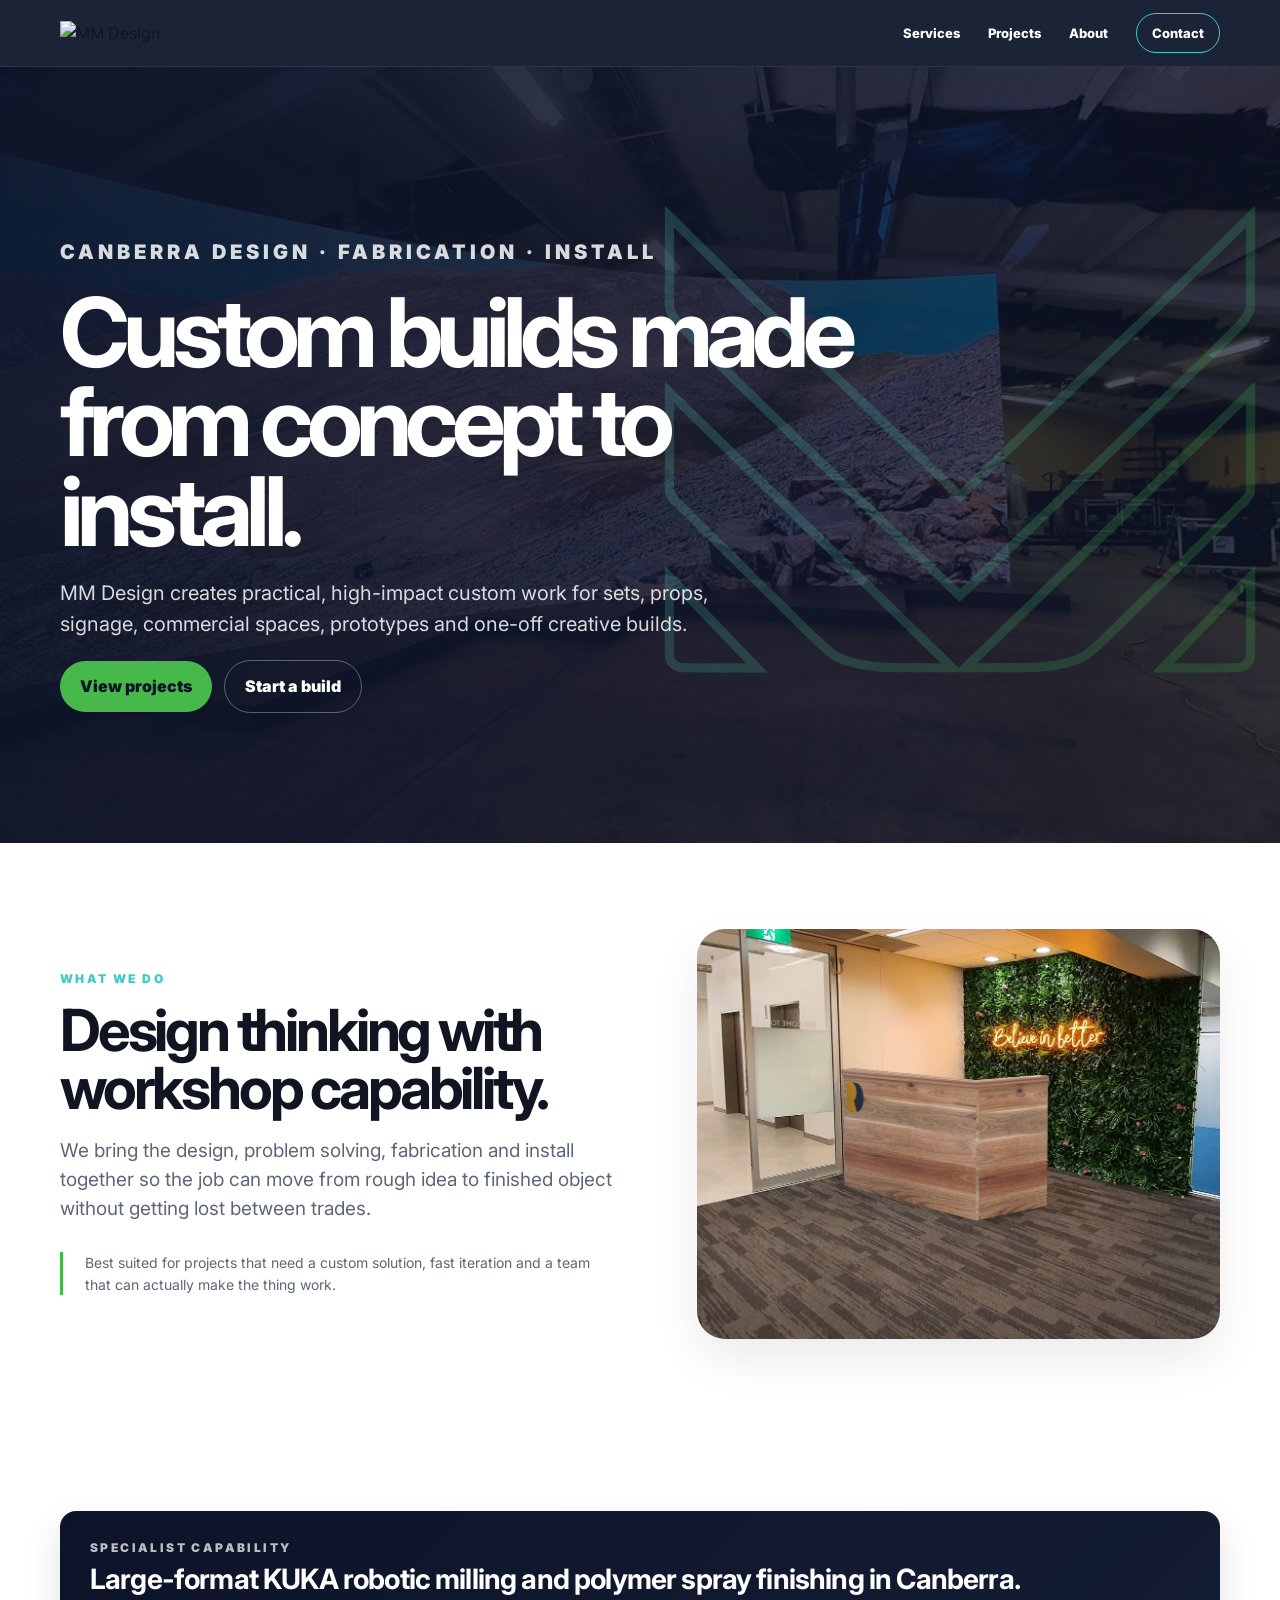
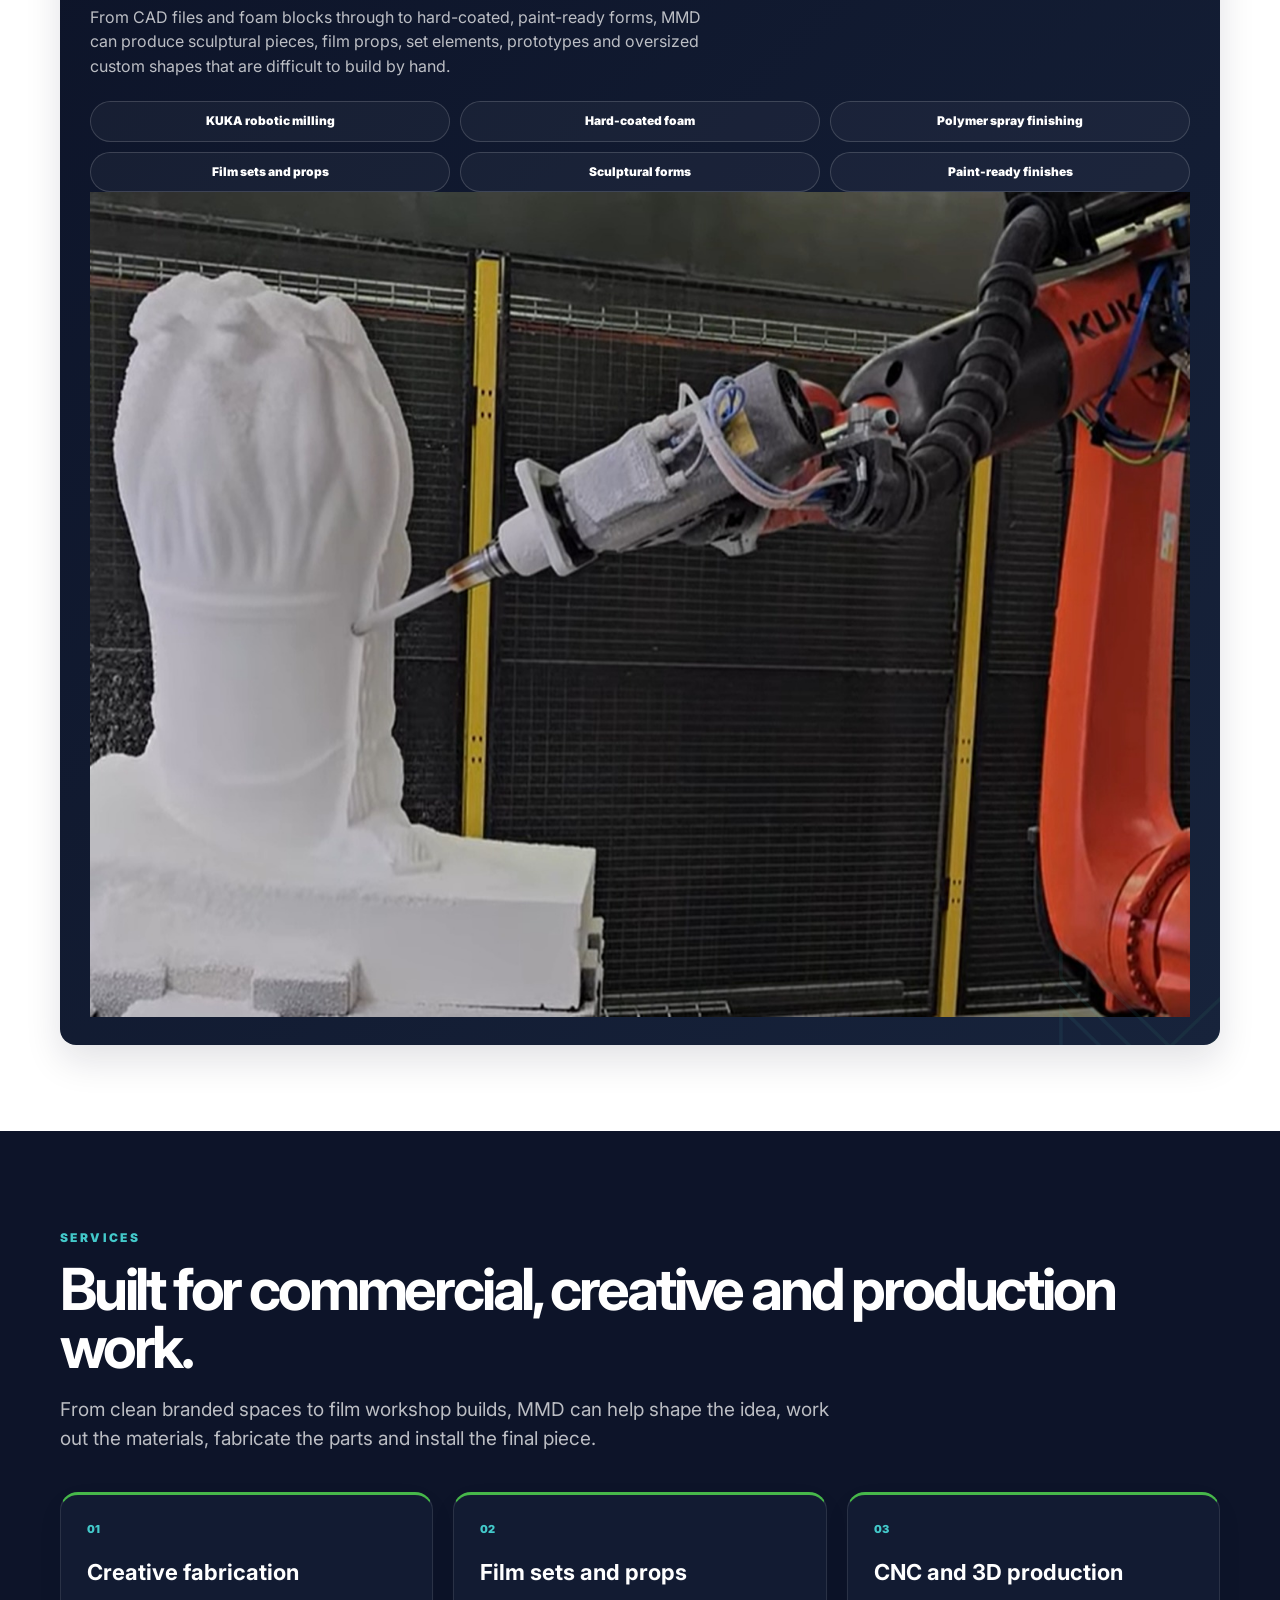
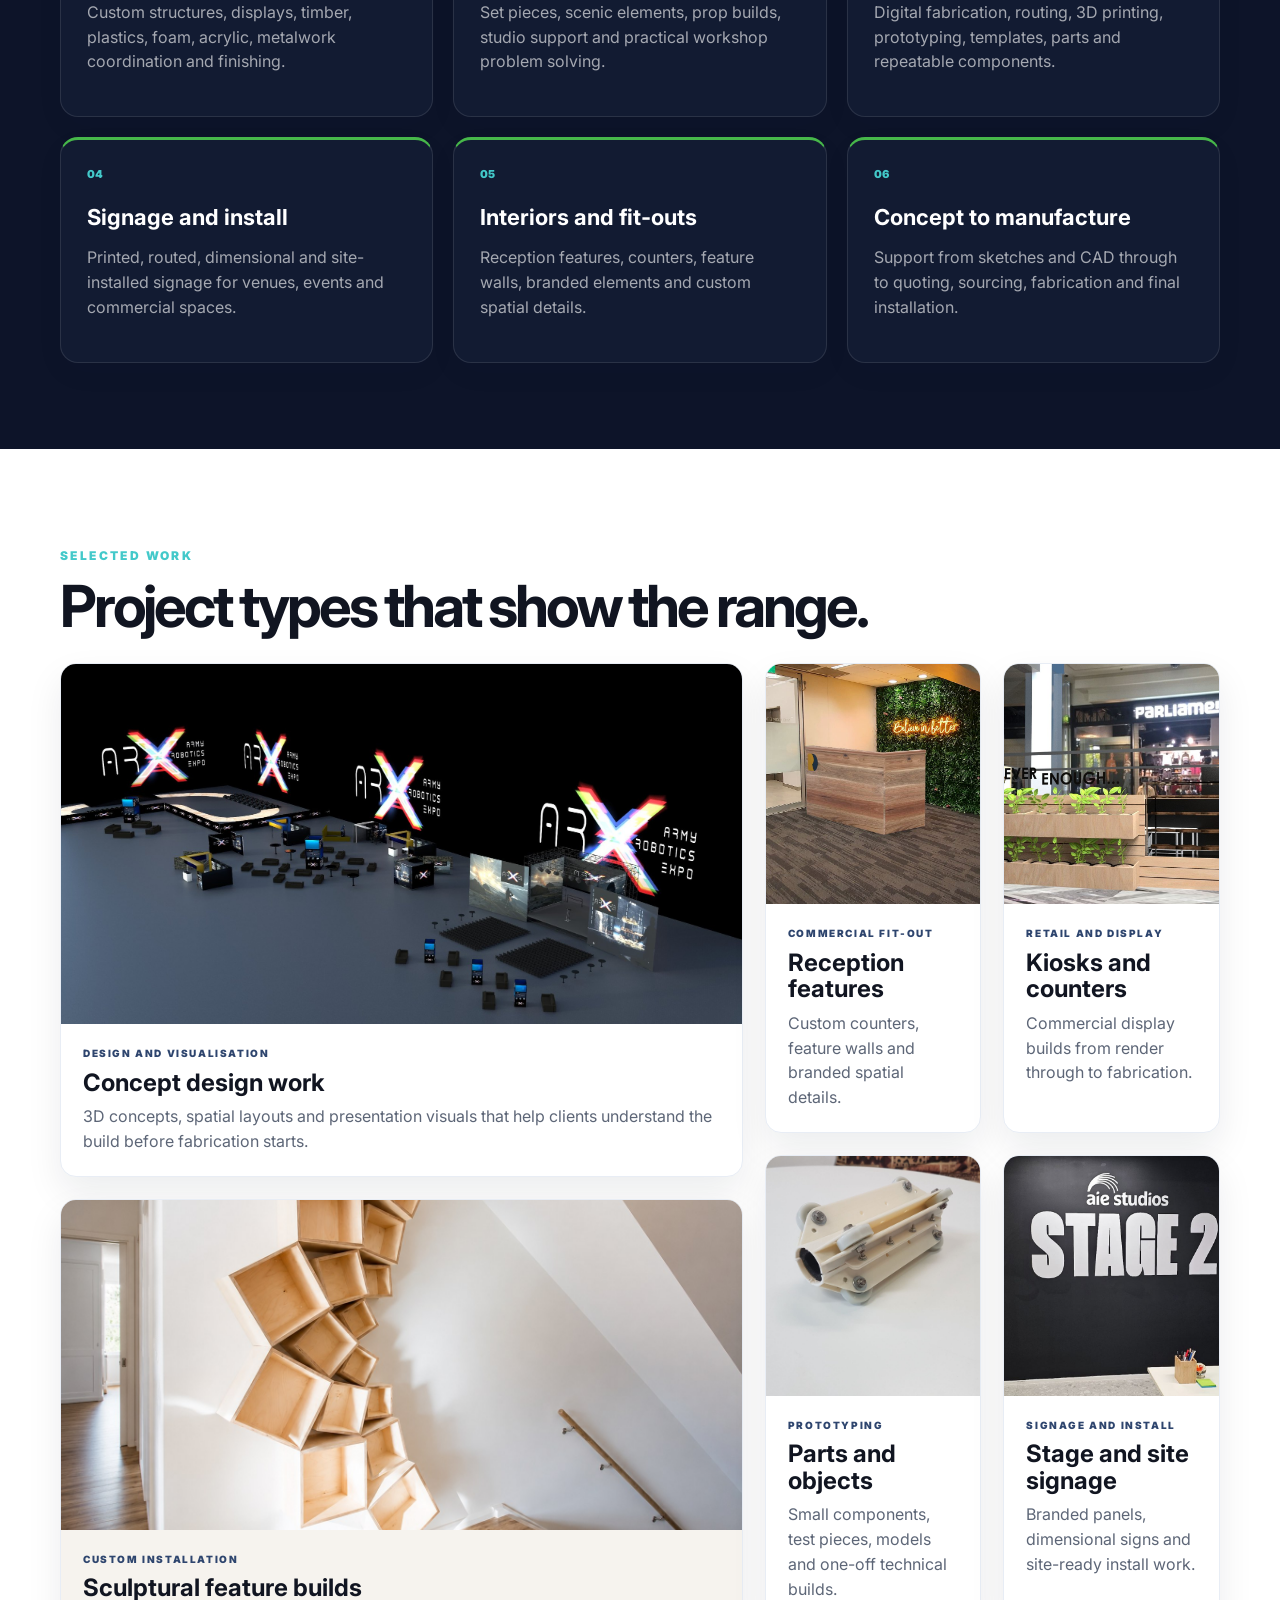
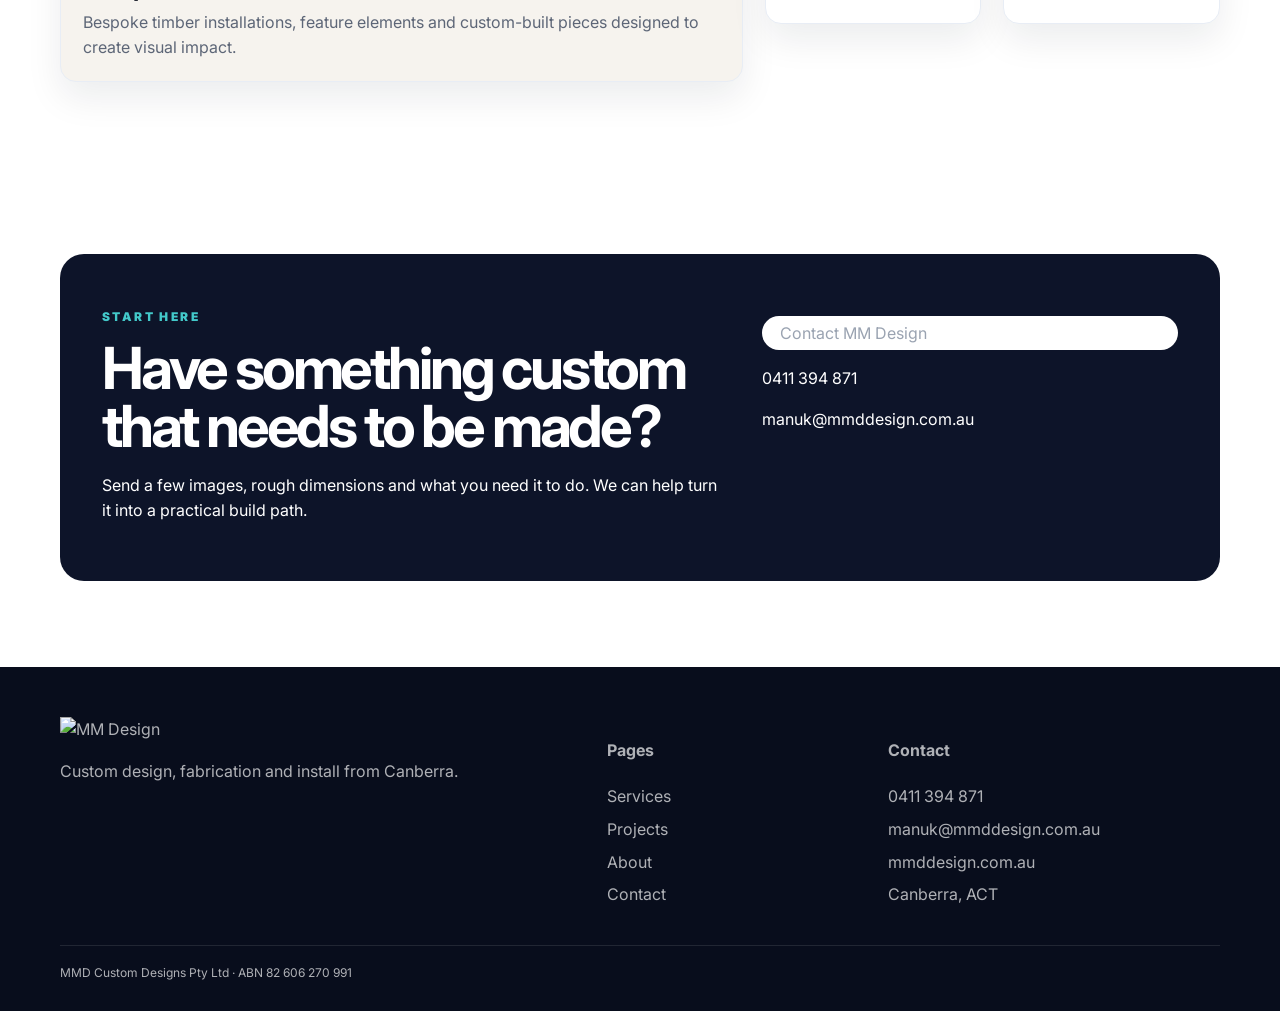
==== index.html @ 91bf21f3 "Add KUKA image to specialist capability section" ====
<!doctype html><html lang="en-AU"><head><meta charset="utf-8"><meta name="viewport" content="width=device-width, initial-scale=1"><title>MM Design | Custom Design, Fabrication and Install Canberra</title><meta name="description" content="MM Design creates custom design, fabrication, signage, sets, props and install work in Canberra."><link rel="preconnect" href="https://fonts.googleapis.com"><link rel="preconnect" href="https://fonts.gstatic.com" crossorigin><link href="https://fonts.googleapis.com/css2?family=Inter:wght@400;500;700;800;900&display=swap" rel="stylesheet"><link rel="stylesheet" href="assets/css/styles.css"><link rel="stylesheet" href="assets/css/mark-tune.css"></head><body><header class="site-header"><div class="container nav"><a class="brand" href="index.html"><img src="https://www.mmddesign.com.au/uploads/4/8/8/5/48854483/191119-mm-design-brand-master-logo-white-light-grey_orig.png" alt="MM Design"></a><nav class="nav-links"><a href="services.html">Services</a><a href="projects.html">Projects</a><a href="about.html">About</a><a class="nav-cta" href="contact.html">Contact</a></nav></div></header><main><section class="hero"><img class="hero-bg" src="assets/images/final/led-mountain.jpg" alt="LED production environment"><div class="container"><p class="eyebrow">Canberra design · fabrication · install</p><h1>Custom builds made from concept to install.</h1><p>MM Design creates practical, high-impact custom work for sets, props, signage, commercial spaces, prototypes and one-off creative builds.</p><a class="btn btn-primary" href="projects.html">View projects</a><a class="btn" href="contact.html">Start a build</a></div></section><section class="section"><div class="container split"><div><p class="kicker">What we do</p><h2>Design thinking with workshop capability.</h2><p class="lead muted">We bring the design, problem solving, fabrication and install together so the job can move from rough idea to finished object without getting lost between trades.</p><p class="note">Best suited for projects that need a custom solution, fast iteration and a team that can actually make the thing work.</p></div><div class="image-panel"><img src="assets/images/final/rd-reception.jpg" alt="Custom reception feature build"></div></div></section><section class="section capability-section"><div class="container"><div class="capability-panel"><div class="capability-text"><p class="kicker">Specialist capability</p><h3>Large-format KUKA robotic milling and polymer spray finishing in Canberra.</h3><p>From CAD files and foam blocks through to hard-coated, paint-ready forms, MMD can produce sculptural pieces, film props, set elements, prototypes and oversized custom shapes that are difficult to build by hand.</p><ul class="capability-list"><li>KUKA robotic milling</li><li>Hard-coated foam</li><li>Polymer spray finishing</li><li>Film sets and props</li><li>Sculptural forms</li><li>Paint-ready finishes</li></ul></div><div class="capability-image"><img src="assets/images/final/kuka-foam.jpg" alt="KUKA robotic milling foam sculpture"></div></div></div></section><section class="section dark"><div class="container"><p class="kicker">Services</p><h2>Built for commercial, creative and production work.</h2><p class="lead">From clean branded spaces to film workshop builds, MMD can help shape the idea, work out the materials, fabricate the parts and install the final piece.</p><div class="service-grid"><article class="card"><span class="num">01</span><h3>Creative fabrication</h3><p>Custom structures, displays, timber, plastics, foam, acrylic, metalwork coordination and finishing.</p></article><article class="card"><span class="num">02</span><h3>Film sets and props</h3><p>Set pieces, scenic elements, prop builds, studio support and practical workshop problem solving.</p></article><article class="card"><span class="num">03</span><h3>CNC and 3D production</h3><p>Digital fabrication, routing, 3D printing, prototyping, templates, parts and repeatable components.</p></article><article class="card"><span class="num">04</span><h3>Signage and install</h3><p>Printed, routed, dimensional and site-installed signage for venues, events and commercial spaces.</p></article><article class="card"><span class="num">05</span><h3>Interiors and fit-outs</h3><p>Reception features, counters, feature walls, branded elements and custom spatial details.</p></article><article class="card"><span class="num">06</span><h3>Concept to manufacture</h3><p>Support from sketches and CAD through to quoting, sourcing, fabrication and final installation.</p></article></div></div></section><section class="section"><div class="container"><p class="kicker">Selected work</p><h2>Project types that show the range.</h2><div class="project-grid"><div class="project-main"><article class="project-card big"><img src="assets/images/final/design-visualisation.jpg" alt="3D exhibition concept design"><div class="copy"><div class="tag">Design and visualisation</div><h3>Concept design work</h3><p>3D concepts, spatial layouts and presentation visuals that help clients understand the build before fabrication starts.</p></div></article><article class="project-card sculptural-card"><div class="project-image-frame"><img src="assets/images/final/sculptural-feature-build.jpg" alt="Sculptural timber feature installation"></div><div class="copy"><div class="tag">Custom installation</div><h3>Sculptural feature builds</h3><p>Bespoke timber installations, feature elements and custom-built pieces designed to create visual impact.</p></div></article></div><div class="project-stack"><article class="project-card"><img src="assets/images/final/rd-reception.jpg" alt="Reception feature"><div class="copy"><div class="tag">Commercial fit-out</div><h3>Reception features</h3><p>Custom counters, feature walls and branded spatial details.</p></div></article><article class="project-card"><img src="assets/images/final/empanada-kiosk.jpg" alt="Retail kiosk"><div class="copy"><div class="tag">Retail and display</div><h3>Kiosks and counters</h3><p>Commercial display builds from render through to fabrication.</p></div></article><article class="project-card"><img src="assets/images/final/prototype-part.jpg" alt="Prototype part"><div class="copy"><div class="tag">Prototyping</div><h3>Parts and objects</h3><p>Small components, test pieces, models and one-off technical builds.</p></div></article><article class="project-card"><img src="assets/images/final/stage2-signage.jpg" alt="Stage signage"><div class="copy"><div class="tag">Signage and install</div><h3>Stage and site signage</h3><p>Branded panels, dimensional signs and site-ready install work.</p></div></article></div></div></div></section><section class="section"><div class="container contact-box"><div><p class="kicker">Start here</p><h2>Have something custom that needs to be made?</h2><p>Send a few images, rough dimensions and what you need it to do. We can help turn it into a practical build path.</p></div><div><div class="contact-pill">Contact MM Design</div><p>0411 394 871</p><p>manuk@mmddesign.com.au</p></div></div></section></main><footer class="footer"><div class="container footer-grid"><div><img src="https://www.mmddesign.com.au/uploads/4/8/8/5/48854483/191119-mm-design-brand-master-logo-white-light-grey_orig.png" alt="MM Design"><p>Custom design, fabrication and install from Canberra.</p></div><div><h4>Pages</h4><a href="services.html">Services</a><a href="projects.html">Projects</a><a href="about.html">About</a><a href="contact.html">Contact</a></div><div><h4>Contact</h4><span>0411 394 871</span><span>manuk@mmddesign.com.au</span><span>mmddesign.com.au</span><span>Canberra, ACT</span></div></div><div class="container fineprint">MMD Custom Designs Pty Ltd · ABN 82 606 270 991</div></footer></body></html>
---- assets/css/styles.css ----
:root{--navy:#0d1429;--ink:#111521;--muted:#5d6677;--paper:#f3f6fb;--turq:#43c9ca;--lime:#47b84a}*{box-sizing:border-box}body{margin:0;font-family:Inter,Arial,sans-serif;background:#fff;color:var(--ink);line-height:1.55}a{text-decoration:none;color:inherit}img{max-width:100%;display:block}.container{width:min(1160px,calc(100% - 48px));margin:auto}.site-header{position:sticky;top:0;z-index:20;background:#1b2436;border-bottom:1px solid rgba(255,255,255,.08)}.nav{height:66px;display:flex;align-items:center;justify-content:space-between}.brand img{width:210px}.nav-links{display:flex;gap:28px;align-items:center;color:#fff;font-weight:800;font-size:13px}.nav-cta{padding:9px 15px;border:1px solid var(--turq);border-radius:999px}.hero,.page-hero{position:relative;overflow:hidden;background:var(--navy);color:#fff}.hero-bg{position:absolute;inset:0;width:100%;height:100%;object-fit:cover;opacity:.38;z-index:0}.hero:after,.page-hero:after{content:"";position:absolute;inset:0;background:linear-gradient(90deg,rgba(13,20,41,.88),rgba(13,20,41,.62),rgba(13,20,41,.24));z-index:1}.hero:before,.page-hero:before{content:"";position:absolute;right:-2vw;top:10%;width:min(58vw,760px);height:78%;background:url("data:image/svg+xml,%3Csvg xmlns='http://www.w3.org/2000/svg' viewBox='0 0 1000 780'%3E%3Cdefs%3E%3ClinearGradient id='g' x1='0%25' y1='0%25' x2='100%25' y2='100%25'%3E%3Cstop offset='0%25' stop-color='%2343c9ca'/%3E%3Cstop offset='100%25' stop-color='%2347b84a'/%3E%3C/linearGradient%3E%3C/defs%3E%3Cg fill='none' stroke='url(%23g)' stroke-width='34' stroke-linejoin='round' stroke-linecap='butt'%3E%3Cpath d='M80 70 L500 490 L920 70 L920 230 L500 650 L80 230 Z'/%3E%3Cpath d='M80 390 L335 645 Q380 690 500 690 Q620 690 665 645 L920 390 L920 550 L760 710 L920 710'/%3E%3Cpath d='M80 390 L80 550 L240 710 L80 710'/%3E%3Cpath d='M80 640 L220 760 L80 760 Z'/%3E%3Cpath d='M920 640 L780 760 L920 760 Z'/%3E%3C/g%3E%3C/svg%3E") center/contain no-repeat;opacity:.18;z-index:2;pointer-events:none}.hero .container,.page-hero .container{position:relative;z-index:3}.hero .container{padding:150px 0 130px}.page-hero .container{padding:115px 0 95px}.eyebrow,.kicker,.breadcrumb{color:var(--turq);font-size:12px;font-weight:900;letter-spacing:.2em;text-transform:uppercase}h1{font-size:clamp(52px,7.8vw,96px);line-height:.93;letter-spacing:-.07em;max-width:840px;margin:16px 0 22px}h2{font-size:clamp(36px,4.8vw,58px);line-height:1;letter-spacing:-.055em;margin:8px 0 18px}.hero p,.page-hero p{font-size:20px;max-width:650px;color:rgba(255,255,255,.84)}.lead{font-size:19px;max-width:780px}.muted{color:var(--muted)}.section{padding:86px 0}.section.tight{padding-top:40px}.btn{display:inline-flex;align-items:center;justify-content:center;padding:13px 20px;border-radius:999px;font-weight:900;border:1px solid rgba(255,255,255,.32);margin-right:12px}.btn-primary{background:var(--lime);border:0;color:var(--navy)}.split{display:grid;grid-template-columns:1.05fr .95fr;gap:58px;align-items:center}.image-panel{border-radius:28px;overflow:hidden;background:var(--paper);box-shadow:0 20px 45px rgba(0,0,0,.08)}.image-panel img{width:100%;height:410px;object-fit:cover}.note{margin-top:28px;padding:0 0 0 22px;border-left:3px solid var(--lime);font-size:14px;color:var(--muted);max-width:540px}.dark{background:var(--navy);color:#fff}.dark .lead{color:rgba(255,255,255,.72)}.service-grid{display:grid;grid-template-columns:repeat(3,1fr);gap:20px;margin-top:38px}.card{border-radius:18px;padding:26px;background:var(--paper);min-height:210px;border-top:3px solid var(--lime);box-shadow:0 10px 30px rgba(13,20,41,.04)}.dark .card{background:#121b32;border:1px solid rgba(255,255,255,.1);border-top:3px solid var(--lime)}.card h3{font-size:22px;line-height:1.1;margin:0 0 12px}.card p{color:var(--muted)}.dark .card p{color:rgba(255,255,255,.62)}.num{display:block;color:#2e456e;font-size:11px;font-weight:900;margin-bottom:22px}.dark .num{color:var(--turq)}.process{display:grid;grid-template-columns:repeat(4,1fr);gap:18px}.process-step{background:#fff;color:var(--muted);border-radius:18px;padding:24px;min-height:210px}.process-step h3{color:var(--ink);margin:0 0 12px}.project-grid{display:grid;grid-template-columns:1.35fr .9fr;gap:22px;align-items:start;margin-top:28px}.project-stack{display:grid;grid-template-columns:1fr 1fr;gap:22px}.project-card{overflow:hidden;border-radius:16px;background:#fff;box-shadow:0 16px 36px rgba(13,20,41,.08);border:1px solid #e8edf5}.project-card img{width:100%;height:240px;object-fit:cover}.project-card.big img{height:360px}.project-card .copy{padding:22px}.tag{color:#2e456e;font-size:10px;font-weight:900;letter-spacing:.16em;text-transform:uppercase}.project-card h3{font-size:24px;line-height:1.1;margin:8px 0 8px}.project-card p{color:var(--muted);margin:0}.gallery{display:grid;grid-template-columns:repeat(12,1fr);gap:18px}.gallery figure{position:relative;margin:0;min-height:260px;border-radius:20px;overflow:hidden;background:var(--paper)}.gallery figure.span-8{grid-column:span 8}.gallery figure.span-6{grid-column:span 6}.gallery figure.span-4{grid-column:span 4}.gallery img{width:100%;height:100%;object-fit:cover}.gallery figcaption{position:absolute;left:16px;right:16px;bottom:16px;background:rgba(13,20,41,.9);color:#fff;font-weight:900;border-radius:10px;padding:12px 16px}.image-strip{display:grid;grid-template-columns:repeat(3,1fr);gap:18px;margin-top:34px}.image-strip figure{margin:0;border-radius:20px;overflow:hidden;background:var(--paper);box-shadow:0 16px 36px rgba(13,20,41,.08)}.image-strip img{width:100%;height:255px;object-fit:cover}.image-strip figcaption{padding:16px 18px;font-weight:900;color:#2e456e}.contact-box{display:grid;grid-template-columns:1.2fr .8fr;gap:36px;padding:42px;border-radius:24px;background:var(--navy);color:#fff}.contact-pill{height:34px;border-radius:999px;background:#fff;color:#9aa3b1;display:flex;align-items:center;padding:0 18px;margin-top:20px}.footer{padding:50px 0 28px;background:#080d1c;color:rgba(255,255,255,.68)}.footer-grid{display:grid;grid-template-columns:1.5fr .7fr 1fr;gap:48px}.footer img{width:210px;margin-bottom:18px}.footer a,.footer span{display:block;margin:8px 0}.fineprint{border-top:1px solid rgba(255,255,255,.1);margin-top:30px;padding-top:18px;font-size:12px}@media(max-width:900px){.nav{height:auto;display:block;padding:18px 0}.brand img{width:190px}.nav-links{gap:14px;flex-wrap:wrap;margin-top:16px}.hero .container,.page-hero .container{padding:88px 0 76px}.hero:before,.page-hero:before{width:90vw;height:55%;right:-28vw;top:22%;opacity:.14}.split,.service-grid,.project-grid,.project-stack,.gallery,.contact-box,.footer-grid,.process,.image-strip{grid-template-columns:1fr}.project-card.big img,.project-card img,.image-panel img{height:300px}.gallery figure.span-8,.gallery figure.span-6,.gallery figure.span-4{grid-column:span 1}h1{font-size:48px}.hero p,.page-hero p,.lead{font-size:18px}.section{padding:70px 0}}
---- assets/css/mark-tune.css ----
.hero:before,.page-hero:before{right:-2vw!important;top:11%!important;width:min(54vw,760px)!important;height:74%!important;opacity:.22!important;background:url('../logos/mm-brand-mark.png') center/contain no-repeat!important}.hero .container,.page-hero .container{max-width:1160px}.project-main{display:grid;gap:22px}.sculptural-card{background:#f6f3ee}.project-image-frame{height:330px;overflow:hidden;background:#f6f3ee}.project-image-frame img{width:100%;height:100%;object-fit:cover!important;object-position:center center!important;transform:none!important;padding:0!important}.gallery{align-items:stretch}.gallery figure{min-height:0!important;aspect-ratio:4/3;border:1px solid #e8edf5;box-shadow:0 16px 34px rgba(13,20,41,.09);background:#f3f6fb}.gallery figure.span-8{aspect-ratio:16/7}.gallery img{width:100%!important;height:100%!important;object-fit:cover!important;transform:none!important;padding:0!important}.gallery figcaption{left:14px!important;right:14px!important;bottom:14px!important;background:rgba(13,20,41,.92)!important;border-radius:10px!important;padding:12px 14px!important;font-size:14px;line-height:1.15}.gallery img[src$='box-office.jpg']{object-position:center 36%!important}.gallery img[src$='prototype-part.jpg']{object-fit:contain!important;object-position:center center!important;background:#f7f8fb!important;padding:28px!important}.gallery img[src$='drinks-cabinet.jpg']{object-position:center 46%!important}.capability-panel{border-radius:16px;background:linear-gradient(135deg,#0d1429,#17233b);color:#fff;padding:28px 30px;box-shadow:0 16px 36px rgba(13,20,41,.12);overflow:hidden;position:relative}.capability-panel:after{content:"";position:absolute;right:-80px;bottom:-90px;width:260px;height:220px;background:url('../logos/mm-brand-mark.png') center/contain no-repeat;opacity:.08;pointer-events:none}.capability-panel h3{font-size:28px;line-height:1.05;margin:8px 0 10px;letter-spacing:-.03em}.capability-panel p{color:rgba(255,255,255,.72);margin:0;max-width:620px}.capability-list{list-style:none;display:grid;grid-template-columns:repeat(3,1fr);gap:10px;margin:22px 0 0;padding:0;position:relative;z-index:1}.capability-list li{border:1px solid rgba(255,255,255,.16);border-radius:999px;padding:10px 12px;font-size:12px;font-weight:900;text-align:center;color:#fff;background:rgba(255,255,255,.04)}@media(max-width:900px){.hero:before,.page-hero:before{right:-34vw!important;top:28%!important;width:92vw!important;height:50%!important;opacity:.12!important}.project-image-frame{height:280px}.gallery figure,.gallery figure.span-8{aspect-ratio:4/3}.gallery img[src$='prototype-part.jpg']{padding:20px!important}.capability-list{grid-template-columns:1fr}.capability-panel{padding:24px}}
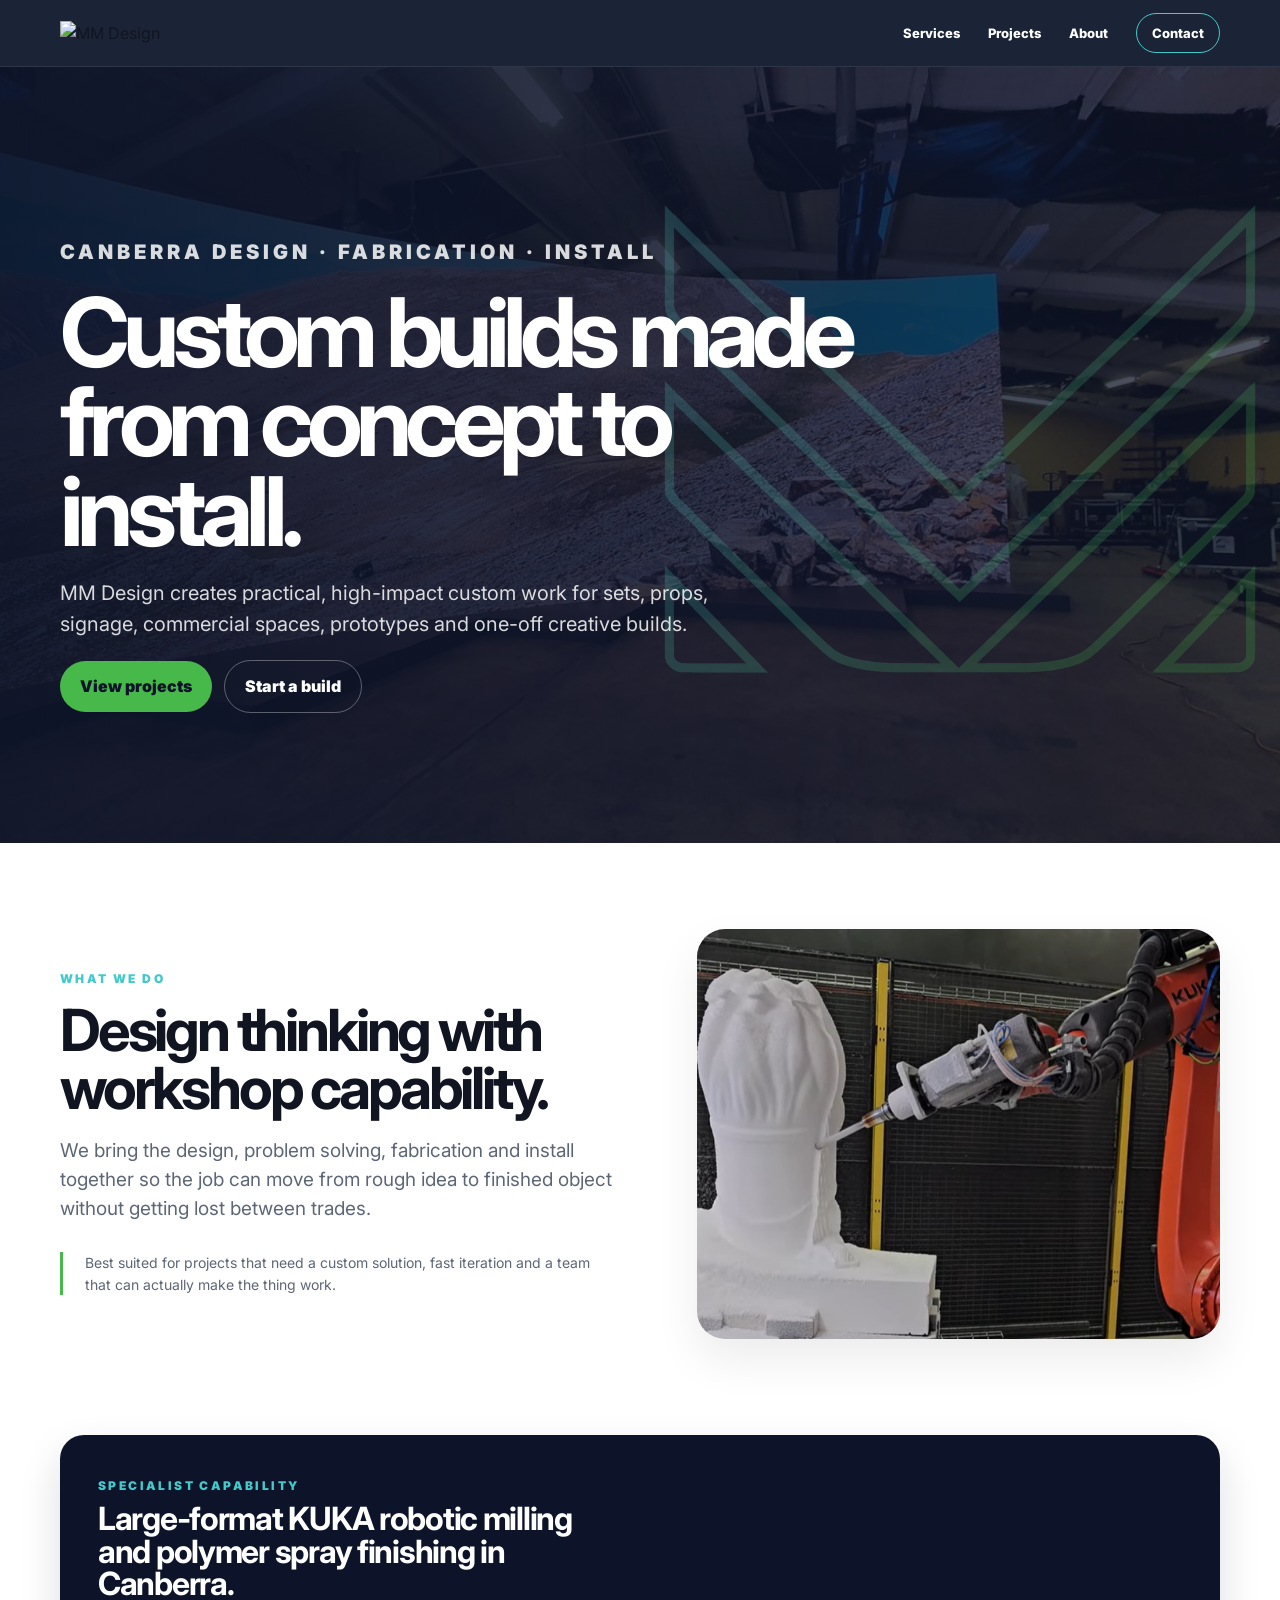
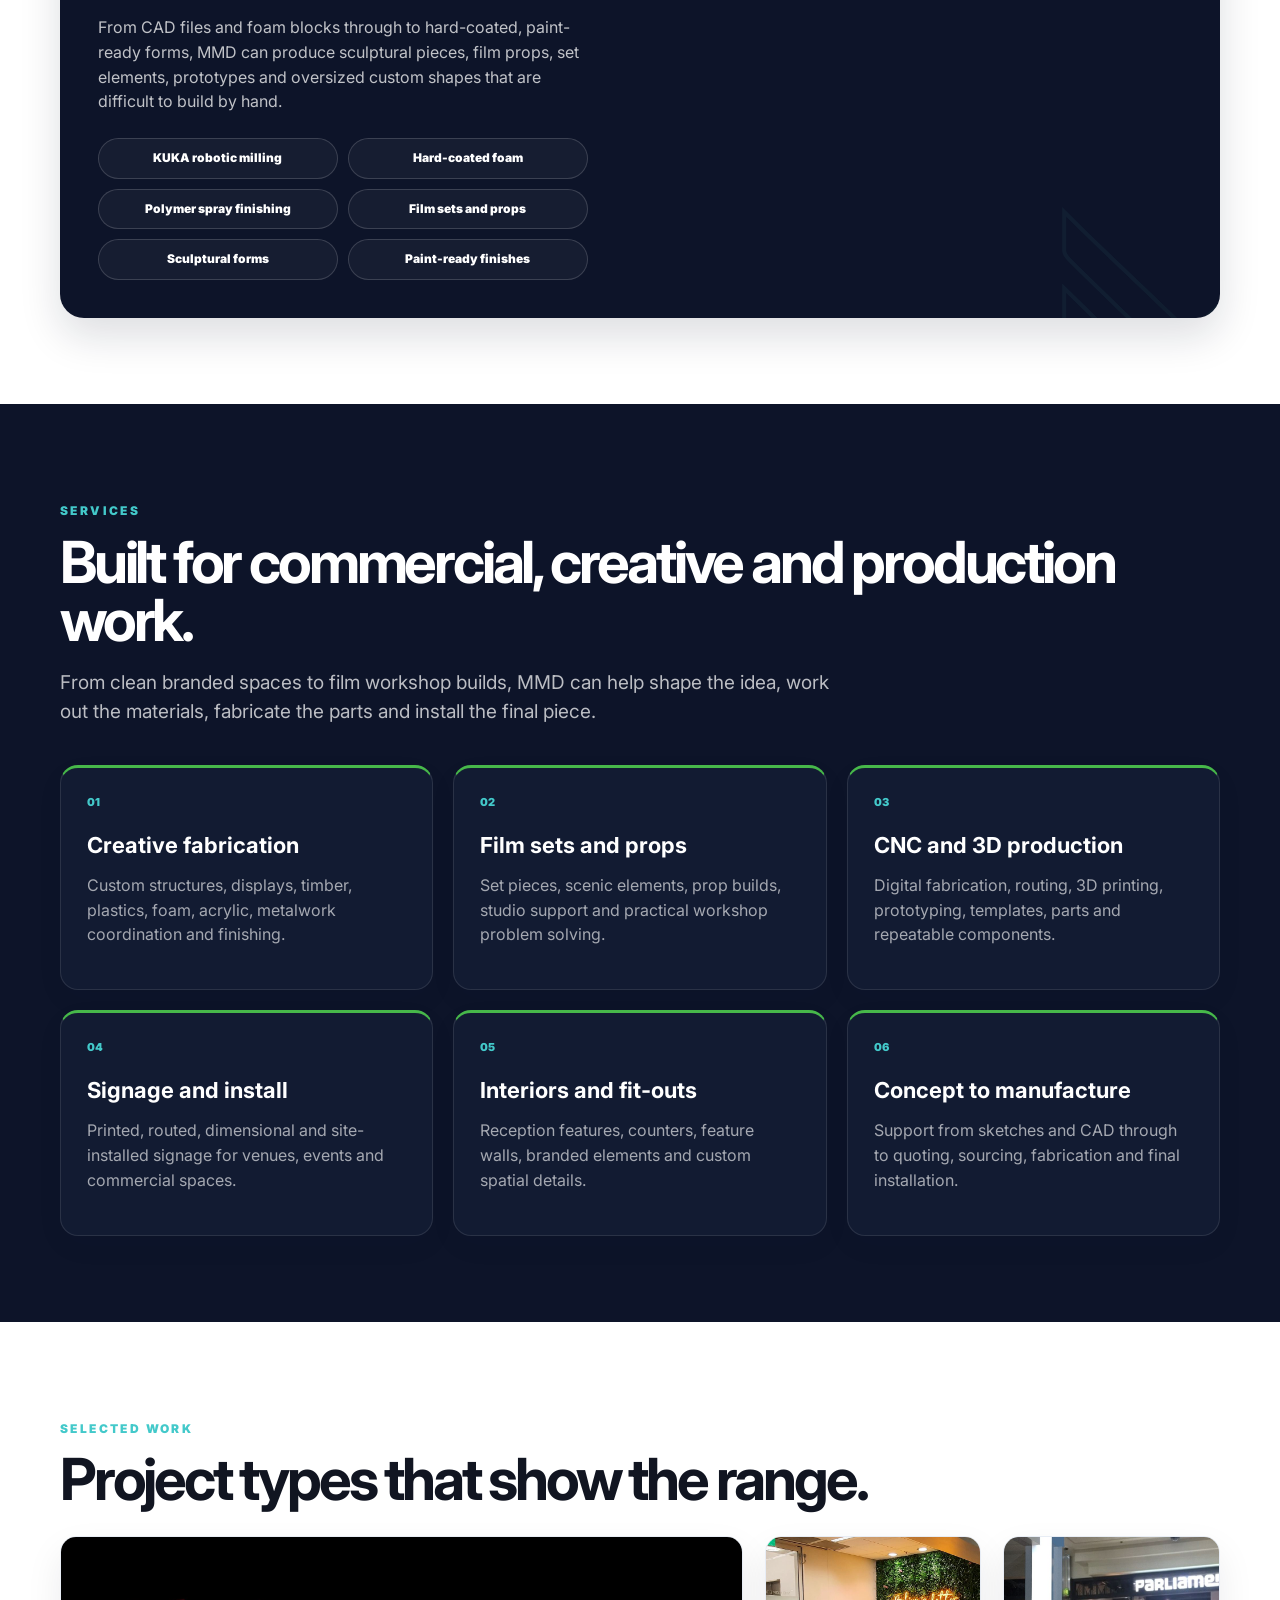
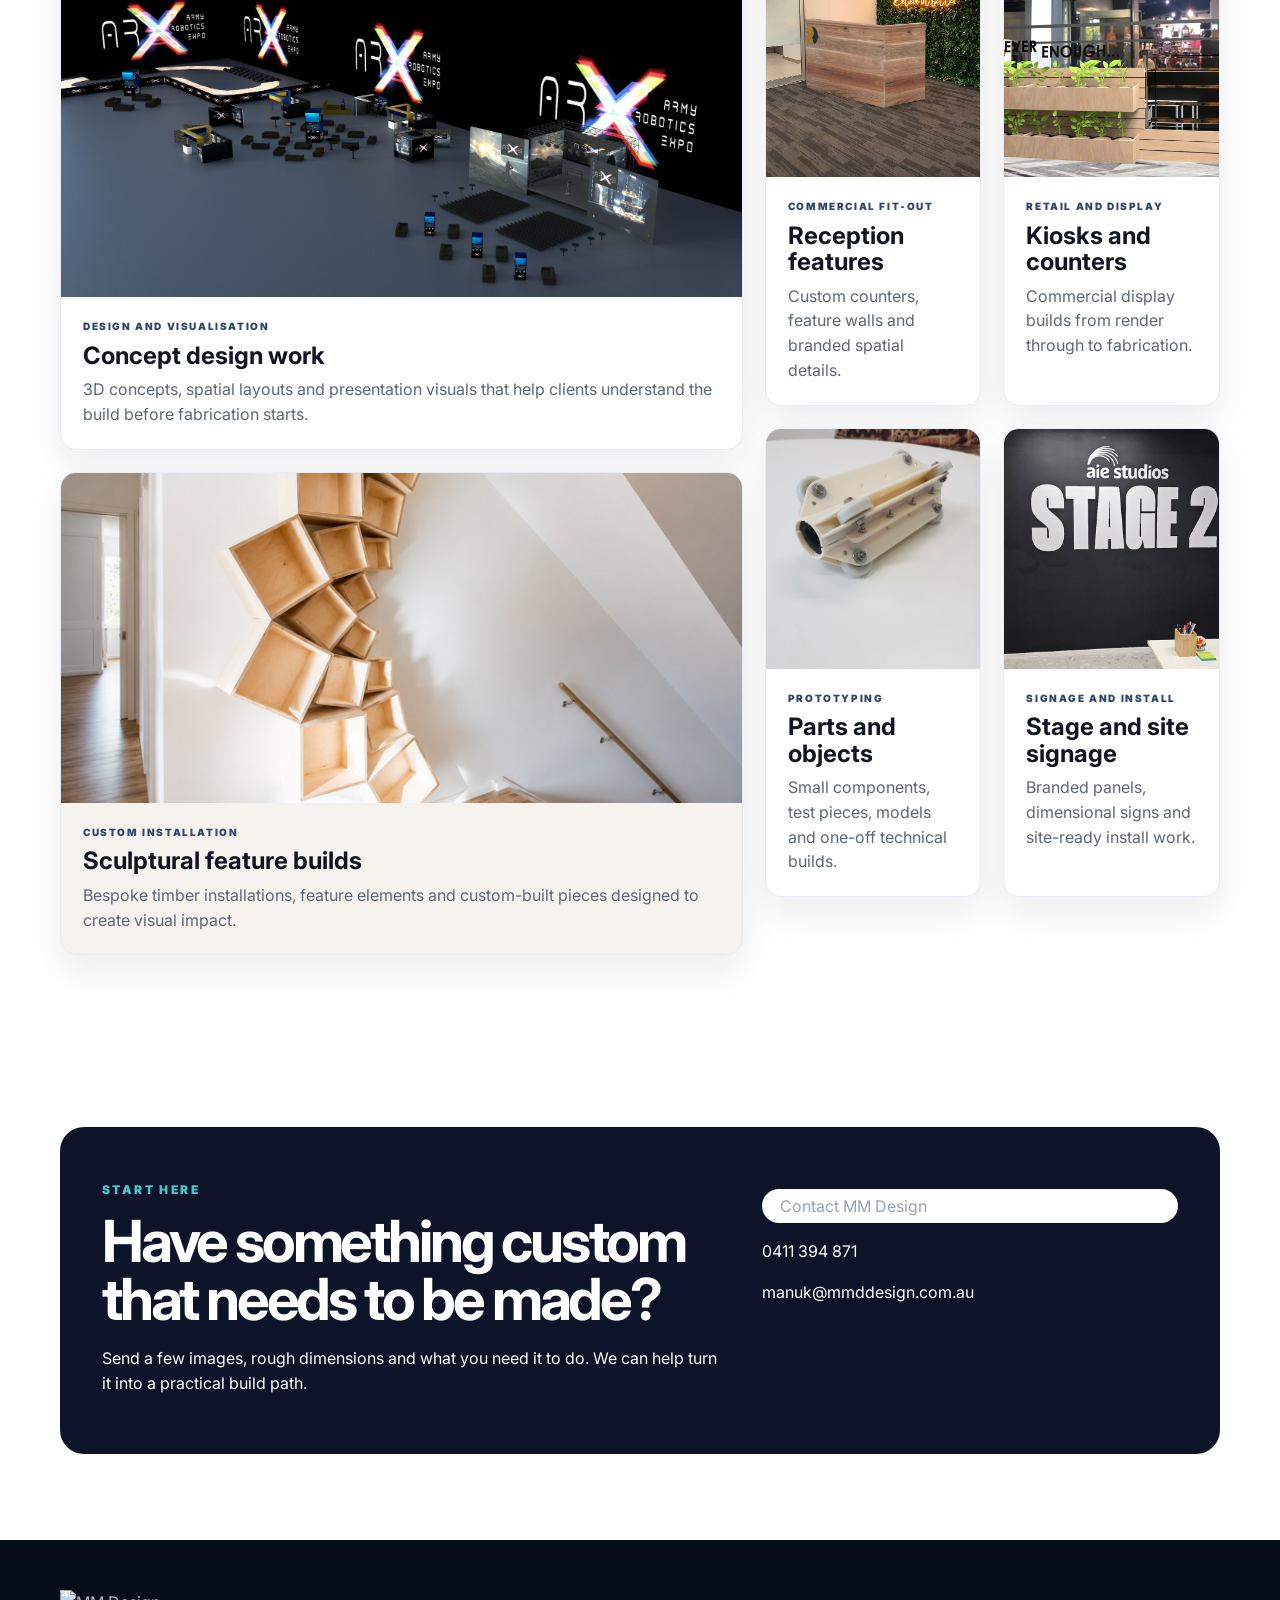
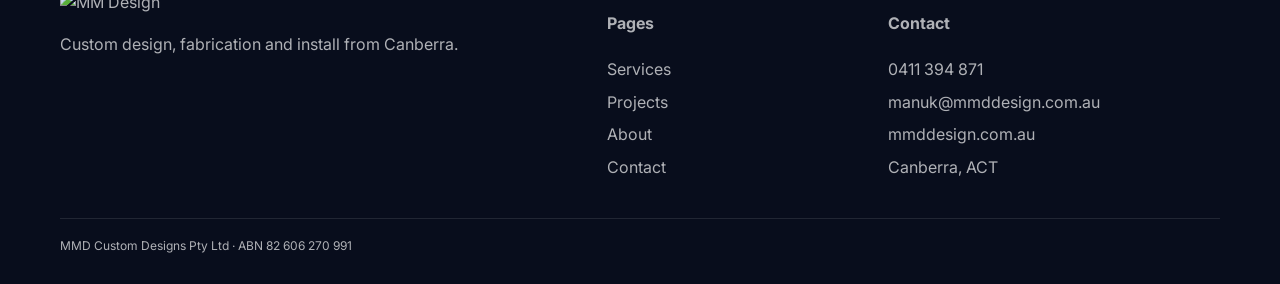
==== commit 622a7517: "Move KUKA image back to workshop capability section" ====
--- a/index.html
+++ b/index.html
@@ -1 +1 @@
-<!doctype html><html lang="en-AU"><head><meta charset="utf-8"><meta name="viewport" content="width=device-width, initial-scale=1"><title>MM Design | Custom Design, Fabrication and Install Canberra</title><meta name="description" content="MM Design creates custom design, fabrication, signage, sets, props and install work in Canberra."><link rel="preconnect" href="https://fonts.googleapis.com"><link rel="preconnect" href="https://fonts.gstatic.com" crossorigin><link href="https://fonts.googleapis.com/css2?family=Inter:wght@400;500;700;800;900&display=swap" rel="stylesheet"><link rel="stylesheet" href="assets/css/styles.css"><link rel="stylesheet" href="assets/css/mark-tune.css"></head><body><header class="site-header"><div class="container nav"><a class="brand" href="index.html"><img src="https://www.mmddesign.com.au/uploads/4/8/8/5/48854483/191119-mm-design-brand-master-logo-white-light-grey_orig.png" alt="MM Design"></a><nav class="nav-links"><a href="services.html">Services</a><a href="projects.html">Projects</a><a href="about.html">About</a><a class="nav-cta" href="contact.html">Contact</a></nav></div></header><main><section class="hero"><img class="hero-bg" src="assets/images/final/led-mountain.jpg" alt="LED production environment"><div class="container"><p class="eyebrow">Canberra design · fabrication · install</p><h1>Custom builds made from concept to install.</h1><p>MM Design creates practical, high-impact custom work for sets, props, signage, commercial spaces, prototypes and one-off creative builds.</p><a class="btn btn-primary" href="projects.html">View projects</a><a class="btn" href="contact.html">Start a build</a></div></section><section class="section"><div class="container split"><div><p class="kicker">What we do</p><h2>Design thinking with workshop capability.</h2><p class="lead muted">We bring the design, problem solving, fabrication and install together so the job can move from rough idea to finished object without getting lost between trades.</p><p class="note">Best suited for projects that need a custom solution, fast iteration and a team that can actually make the thing work.</p></div><div class="image-panel"><img src="assets/images/final/rd-reception.jpg" alt="Custom reception feature build"></div></div></section><section class="section capability-section"><div class="container"><div class="capability-panel"><div class="capability-text"><p class="kicker">Specialist capability</p><h3>Large-format KUKA robotic milling and polymer spray finishing in Canberra.</h3><p>From CAD files and foam blocks through to hard-coated, paint-ready forms, MMD can produce sculptural pieces, film props, set elements, prototypes and oversized custom shapes that are difficult to build by hand.</p><ul class="capability-list"><li>KUKA robotic milling</li><li>Hard-coated foam</li><li>Polymer spray finishing</li><li>Film sets and props</li><li>Sculptural forms</li><li>Paint-ready finishes</li></ul></div><div class="capability-image"><img src="assets/images/final/kuka-foam.jpg" alt="KUKA robotic milling foam sculpture"></div></div></div></section><section class="section dark"><div class="container"><p class="kicker">Services</p><h2>Built for commercial, creative and production work.</h2><p class="lead">From clean branded spaces to film workshop builds, MMD can help shape the idea, work out the materials, fabricate the parts and install the final piece.</p><div class="service-grid"><article class="card"><span class="num">01</span><h3>Creative fabrication</h3><p>Custom structures, displays, timber, plastics, foam, acrylic, metalwork coordination and finishing.</p></article><article class="card"><span class="num">02</span><h3>Film sets and props</h3><p>Set pieces, scenic elements, prop builds, studio support and practical workshop problem solving.</p></article><article class="card"><span class="num">03</span><h3>CNC and 3D production</h3><p>Digital fabrication, routing, 3D printing, prototyping, templates, parts and repeatable components.</p></article><article class="card"><span class="num">04</span><h3>Signage and install</h3><p>Printed, routed, dimensional and site-installed signage for venues, events and commercial spaces.</p></article><article class="card"><span class="num">05</span><h3>Interiors and fit-outs</h3><p>Reception features, counters, feature walls, branded elements and custom spatial details.</p></article><article class="card"><span class="num">06</span><h3>Concept to manufacture</h3><p>Support from sketches and CAD through to quoting, sourcing, fabrication and final installation.</p></article></div></div></section><section class="section"><div class="container"><p class="kicker">Selected work</p><h2>Project types that show the range.</h2><div class="project-grid"><div class="project-main"><article class="project-card big"><img src="assets/images/final/design-visualisation.jpg" alt="3D exhibition concept design"><div class="copy"><div class="tag">Design and visualisation</div><h3>Concept design work</h3><p>3D concepts, spatial layouts and presentation visuals that help clients understand the build before fabrication starts.</p></div></article><article class="project-card sculptural-card"><div class="project-image-frame"><img src="assets/images/final/sculptural-feature-build.jpg" alt="Sculptural timber feature installation"></div><div class="copy"><div class="tag">Custom installation</div><h3>Sculptural feature builds</h3><p>Bespoke timber installations, feature elements and custom-built pieces designed to create visual impact.</p></div></article></div><div class="project-stack"><article class="project-card"><img src="assets/images/final/rd-reception.jpg" alt="Reception feature"><div class="copy"><div class="tag">Commercial fit-out</div><h3>Reception features</h3><p>Custom counters, feature walls and branded spatial details.</p></div></article><article class="project-card"><img src="assets/images/final/empanada-kiosk.jpg" alt="Retail kiosk"><div class="copy"><div class="tag">Retail and display</div><h3>Kiosks and counters</h3><p>Commercial display builds from render through to fabrication.</p></div></article><article class="project-card"><img src="assets/images/final/prototype-part.jpg" alt="Prototype part"><div class="copy"><div class="tag">Prototyping</div><h3>Parts and objects</h3><p>Small components, test pieces, models and one-off technical builds.</p></div></article><article class="project-card"><img src="assets/images/final/stage2-signage.jpg" alt="Stage signage"><div class="copy"><div class="tag">Signage and install</div><h3>Stage and site signage</h3><p>Branded panels, dimensional signs and site-ready install work.</p></div></article></div></div></div></section><section class="section"><div class="container contact-box"><div><p class="kicker">Start here</p><h2>Have something custom that needs to be made?</h2><p>Send a few images, rough dimensions and what you need it to do. We can help turn it into a practical build path.</p></div><div><div class="contact-pill">Contact MM Design</div><p>0411 394 871</p><p>manuk@mmddesign.com.au</p></div></div></section></main><footer class="footer"><div class="container footer-grid"><div><img src="https://www.mmddesign.com.au/uploads/4/8/8/5/48854483/191119-mm-design-brand-master-logo-white-light-grey_orig.png" alt="MM Design"><p>Custom design, fabrication and install from Canberra.</p></div><div><h4>Pages</h4><a href="services.html">Services</a><a href="projects.html">Projects</a><a href="about.html">About</a><a href="contact.html">Contact</a></div><div><h4>Contact</h4><span>0411 394 871</span><span>manuk@mmddesign.com.au</span><span>mmddesign.com.au</span><span>Canberra, ACT</span></div></div><div class="container fineprint">MMD Custom Designs Pty Ltd · ABN 82 606 270 991</div></footer></body></html>+<!doctype html><html lang="en-AU"><head><meta charset="utf-8"><meta name="viewport" content="width=device-width, initial-scale=1"><title>MM Design | Custom Design, Fabrication and Install Canberra</title><meta name="description" content="MM Design creates custom design, fabrication, signage, sets, props and install work in Canberra."><link rel="preconnect" href="https://fonts.googleapis.com"><link rel="preconnect" href="https://fonts.gstatic.com" crossorigin><link href="https://fonts.googleapis.com/css2?family=Inter:wght@400;500;700;800;900&display=swap" rel="stylesheet"><link rel="stylesheet" href="assets/css/styles.css"><link rel="stylesheet" href="assets/css/mark-tune.css"></head><body><header class="site-header"><div class="container nav"><a class="brand" href="index.html"><img src="https://www.mmddesign.com.au/uploads/4/8/8/5/48854483/191119-mm-design-brand-master-logo-white-light-grey_orig.png" alt="MM Design"></a><nav class="nav-links"><a href="services.html">Services</a><a href="projects.html">Projects</a><a href="about.html">About</a><a class="nav-cta" href="contact.html">Contact</a></nav></div></header><main><section class="hero"><img class="hero-bg" src="assets/images/final/led-mountain.jpg" alt="LED production environment"><div class="container"><p class="eyebrow">Canberra design · fabrication · install</p><h1>Custom builds made from concept to install.</h1><p>MM Design creates practical, high-impact custom work for sets, props, signage, commercial spaces, prototypes and one-off creative builds.</p><a class="btn btn-primary" href="projects.html">View projects</a><a class="btn" href="contact.html">Start a build</a></div></section><section class="section"><div class="container split"><div><p class="kicker">What we do</p><h2>Design thinking with workshop capability.</h2><p class="lead muted">We bring the design, problem solving, fabrication and install together so the job can move from rough idea to finished object without getting lost between trades.</p><p class="note">Best suited for projects that need a custom solution, fast iteration and a team that can actually make the thing work.</p></div><div class="image-panel"><img src="assets/images/final/kuka-foam.jpg" alt="KUKA robotic fabrication"></div></div></section><section class="section capability-section"><div class="container"><div class="capability-panel"><div class="capability-text"><p class="kicker">Specialist capability</p><h3>Large-format KUKA robotic milling and polymer spray finishing in Canberra.</h3><p>From CAD files and foam blocks through to hard-coated, paint-ready forms, MMD can produce sculptural pieces, film props, set elements, prototypes and oversized custom shapes that are difficult to build by hand.</p><ul class="capability-list"><li>KUKA robotic milling</li><li>Hard-coated foam</li><li>Polymer spray finishing</li><li>Film sets and props</li><li>Sculptural forms</li><li>Paint-ready finishes</li></ul></div></div></div></section><section class="section dark"><div class="container"><p class="kicker">Services</p><h2>Built for commercial, creative and production work.</h2><p class="lead">From clean branded spaces to film workshop builds, MMD can help shape the idea, work out the materials, fabricate the parts and install the final piece.</p><div class="service-grid"><article class="card"><span class="num">01</span><h3>Creative fabrication</h3><p>Custom structures, displays, timber, plastics, foam, acrylic, metalwork coordination and finishing.</p></article><article class="card"><span class="num">02</span><h3>Film sets and props</h3><p>Set pieces, scenic elements, prop builds, studio support and practical workshop problem solving.</p></article><article class="card"><span class="num">03</span><h3>CNC and 3D production</h3><p>Digital fabrication, routing, 3D printing, prototyping, templates, parts and repeatable components.</p></article><article class="card"><span class="num">04</span><h3>Signage and install</h3><p>Printed, routed, dimensional and site-installed signage for venues, events and commercial spaces.</p></article><article class="card"><span class="num">05</span><h3>Interiors and fit-outs</h3><p>Reception features, counters, feature walls, branded elements and custom spatial details.</p></article><article class="card"><span class="num">06</span><h3>Concept to manufacture</h3><p>Support from sketches and CAD through to quoting, sourcing, fabrication and final installation.</p></article></div></div></section><section class="section"><div class="container"><p class="kicker">Selected work</p><h2>Project types that show the range.</h2><div class="project-grid"><div class="project-main"><article class="project-card big"><img src="assets/images/final/design-visualisation.jpg" alt="3D exhibition concept design"><div class="copy"><div class="tag">Design and visualisation</div><h3>Concept design work</h3><p>3D concepts, spatial layouts and presentation visuals that help clients understand the build before fabrication starts.</p></div></article><article class="project-card sculptural-card"><div class="project-image-frame"><img src="assets/images/final/sculptural-feature-build.jpg" alt="Sculptural timber feature installation"></div><div class="copy"><div class="tag">Custom installation</div><h3>Sculptural feature builds</h3><p>Bespoke timber installations, feature elements and custom-built pieces designed to create visual impact.</p></div></article></div><div class="project-stack"><article class="project-card"><img src="assets/images/final/rd-reception.jpg" alt="Reception feature"><div class="copy"><div class="tag">Commercial fit-out</div><h3>Reception features</h3><p>Custom counters, feature walls and branded spatial details.</p></div></article><article class="project-card"><img src="assets/images/final/empanada-kiosk.jpg" alt="Retail kiosk"><div class="copy"><div class="tag">Retail and display</div><h3>Kiosks and counters</h3><p>Commercial display builds from render through to fabrication.</p></div></article><article class="project-card"><img src="assets/images/final/prototype-part.jpg" alt="Prototype part"><div class="copy"><div class="tag">Prototyping</div><h3>Parts and objects</h3><p>Small components, test pieces, models and one-off technical builds.</p></div></article><article class="project-card"><img src="assets/images/final/stage2-signage.jpg" alt="Stage signage"><div class="copy"><div class="tag">Signage and install</div><h3>Stage and site signage</h3><p>Branded panels, dimensional signs and site-ready install work.</p></div></article></div></div></div></section><section class="section"><div class="container contact-box"><div><p class="kicker">Start here</p><h2>Have something custom that needs to be made?</h2><p>Send a few images, rough dimensions and what you need it to do. We can help turn it into a practical build path.</p></div><div><div class="contact-pill">Contact MM Design</div><p>0411 394 871</p><p>manuk@mmddesign.com.au</p></div></div></section></main><footer class="footer"><div class="container footer-grid"><div><img src="https://www.mmddesign.com.au/uploads/4/8/8/5/48854483/191119-mm-design-brand-master-logo-white-light-grey_orig.png" alt="MM Design"><p>Custom design, fabrication and install from Canberra.</p></div><div><h4>Pages</h4><a href="services.html">Services</a><a href="projects.html">Projects</a><a href="about.html">About</a><a href="contact.html">Contact</a></div><div><h4>Contact</h4><span>0411 394 871</span><span>manuk@mmddesign.com.au</span><span>mmddesign.com.au</span><span>Canberra, ACT</span></div></div><div class="container fineprint">MMD Custom Designs Pty Ltd · ABN 82 606 270 991</div></footer></body></html>
--- a/assets/css/mark-tune.css
+++ b/assets/css/mark-tune.css
@@ -1 +1 @@
-.hero:before,.page-hero:before{right:-2vw!important;top:11%!important;width:min(54vw,760px)!important;height:74%!important;opacity:.22!important;background:url('../logos/mm-brand-mark.png') center/contain no-repeat!important}.hero .container,.page-hero .container{max-width:1160px}.project-main{display:grid;gap:22px}.sculptural-card{background:#f6f3ee}.project-image-frame{height:330px;overflow:hidden;background:#f6f3ee}.project-image-frame img{width:100%;height:100%;object-fit:cover!important;object-position:center center!important;transform:none!important;padding:0!important}.gallery{align-items:stretch}.gallery figure{min-height:0!important;aspect-ratio:4/3;border:1px solid #e8edf5;box-shadow:0 16px 34px rgba(13,20,41,.09);background:#f3f6fb}.gallery figure.span-8{aspect-ratio:16/7}.gallery img{width:100%!important;height:100%!important;object-fit:cover!important;transform:none!important;padding:0!important}.gallery figcaption{left:14px!important;right:14px!important;bottom:14px!important;background:rgba(13,20,41,.92)!important;border-radius:10px!important;padding:12px 14px!important;font-size:14px;line-height:1.15}.gallery img[src$='box-office.jpg']{object-position:center 36%!important}.gallery img[src$='prototype-part.jpg']{object-fit:contain!important;object-position:center center!important;background:#f7f8fb!important;padding:28px!important}.gallery img[src$='drinks-cabinet.jpg']{object-position:center 46%!important}.capability-panel{border-radius:16px;background:linear-gradient(135deg,#0d1429,#17233b);color:#fff;padding:28px 30px;box-shadow:0 16px 36px rgba(13,20,41,.12);overflow:hidden;position:relative}.capability-panel:after{content:"";position:absolute;right:-80px;bottom:-90px;width:260px;height:220px;background:url('../logos/mm-brand-mark.png') center/contain no-repeat;opacity:.08;pointer-events:none}.capability-panel h3{font-size:28px;line-height:1.05;margin:8px 0 10px;letter-spacing:-.03em}.capability-panel p{color:rgba(255,255,255,.72);margin:0;max-width:620px}.capability-list{list-style:none;display:grid;grid-template-columns:repeat(3,1fr);gap:10px;margin:22px 0 0;padding:0;position:relative;z-index:1}.capability-list li{border:1px solid rgba(255,255,255,.16);border-radius:999px;padding:10px 12px;font-size:12px;font-weight:900;text-align:center;color:#fff;background:rgba(255,255,255,.04)}@media(max-width:900px){.hero:before,.page-hero:before{right:-34vw!important;top:28%!important;width:92vw!important;height:50%!important;opacity:.12!important}.project-image-frame{height:280px}.gallery figure,.gallery figure.span-8{aspect-ratio:4/3}.gallery img[src$='prototype-part.jpg']{padding:20px!important}.capability-list{grid-template-columns:1fr}.capability-panel{padding:24px}}+.hero:before,.page-hero:before{right:-2vw!important;top:11%!important;width:min(54vw,760px)!important;height:74%!important;opacity:.22!important;background:url('../logos/mm-brand-mark.png') center/contain no-repeat!important}.hero .container,.page-hero .container{max-width:1160px}.project-main{display:grid;gap:22px}.sculptural-card{background:#f6f3ee}.project-image-frame{height:330px;overflow:hidden;background:#f6f3ee}.project-image-frame img{width:100%;height:100%;object-fit:cover!important;object-position:center center!important;transform:none!important;padding:0!important}.gallery{align-items:stretch}.gallery figure{min-height:0!important;aspect-ratio:4/3;border:1px solid #e8edf5;box-shadow:0 16px 34px rgba(13,20,41,.09);background:#f3f6fb}.gallery figure.span-8{aspect-ratio:16/7}.gallery img{width:100%!important;height:100%!important;object-fit:cover!important;transform:none!important;padding:0!important}.gallery figcaption{left:14px!important;right:14px!important;bottom:14px!important;background:rgba(13,20,41,.92)!important;border-radius:10px!important;padding:12px 14px!important;font-size:14px;line-height:1.15}.gallery img[src$='box-office.jpg']{object-position:center 36%!important}.gallery img[src$='prototype-part.jpg']{object-fit:contain!important;object-position:center center!important;background:#f7f8fb!important;padding:28px!important}.gallery img[src$='drinks-cabinet.jpg']{object-position:center 46%!important}.capability-section{padding-top:10px}.capability-panel{border-radius:24px;background:#0d1429;color:#fff;padding:0;box-shadow:0 18px 42px rgba(13,20,41,.14);overflow:hidden;position:relative;display:grid;grid-template-columns:1fr 1.05fr;gap:0;align-items:stretch}.capability-panel:after{content:"";position:absolute;right:-120px;bottom:-120px;width:300px;height:260px;background:url('../logos/mm-brand-mark.png') center/contain no-repeat;opacity:.06;pointer-events:none}.capability-text{position:relative;z-index:1;align-self:center;padding:42px 38px 38px}.capability-panel .kicker{color:#43c9ca!important}.capability-panel h3{font-size:32px;line-height:1.02;margin:8px 0 14px;letter-spacing:-.04em}.capability-panel p{color:rgba(255,255,255,.74);margin:0;max-width:620px}.capability-image{position:relative;z-index:1;overflow:hidden;background:#080d1c;min-height:390px;box-shadow:none}.capability-image img{width:100%;height:100%;display:block;object-fit:cover;object-position:center center}.capability-list{list-style:none;display:grid;grid-template-columns:repeat(2,1fr);gap:10px;margin:24px 0 0;padding:0;position:relative;z-index:1}.capability-list li{border:1px solid rgba(255,255,255,.16);border-radius:999px;padding:10px 12px;font-size:12px;font-weight:900;text-align:center;color:#fff;background:rgba(255,255,255,.04)}@media(max-width:900px){.hero:before,.page-hero:before{right:-34vw!important;top:28%!important;width:92vw!important;height:50%!important;opacity:.12!important}.project-image-frame{height:280px}.gallery figure,.gallery figure.span-8{aspect-ratio:4/3}.gallery img[src$='prototype-part.jpg']{padding:20px!important}.capability-panel{grid-template-columns:1fr}.capability-image{min-height:260px;order:-1}.capability-text{padding:28px 24px}.capability-list{grid-template-columns:1fr}.capability-panel h3{font-size:28px}}
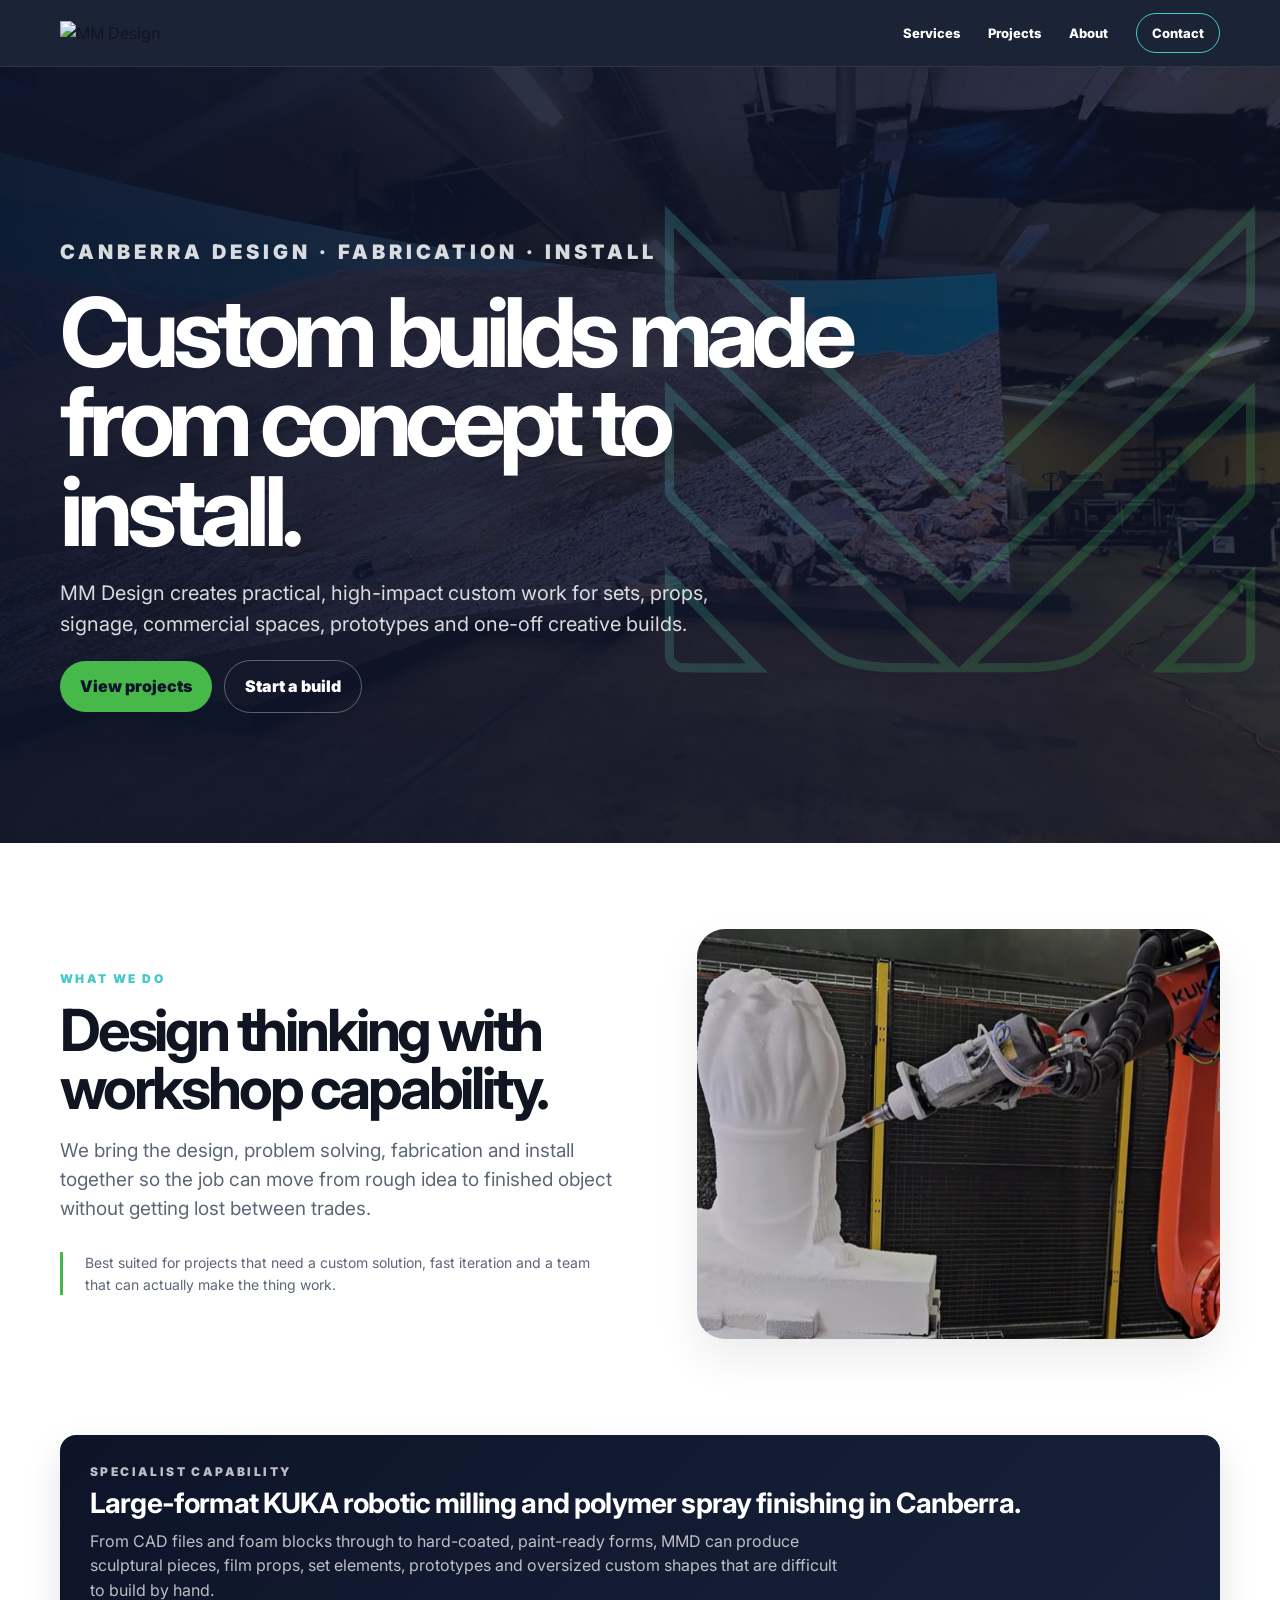
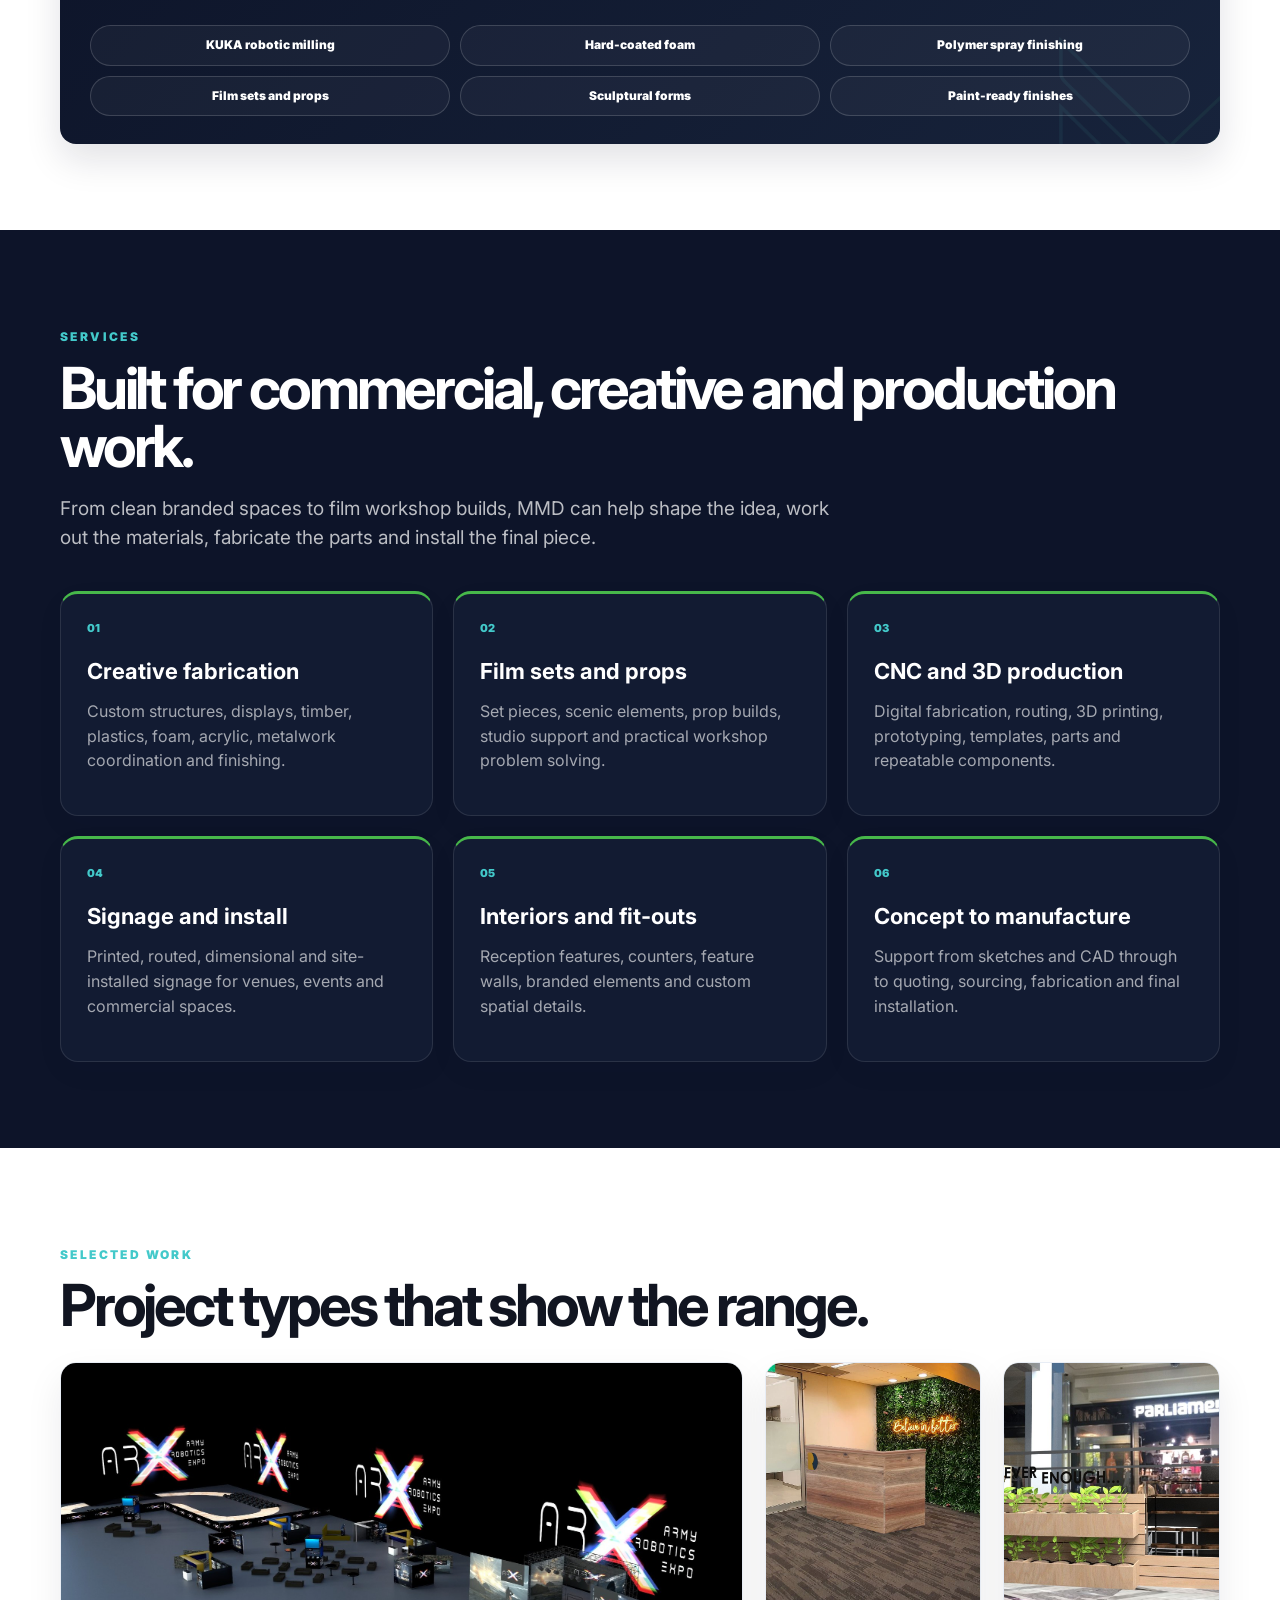
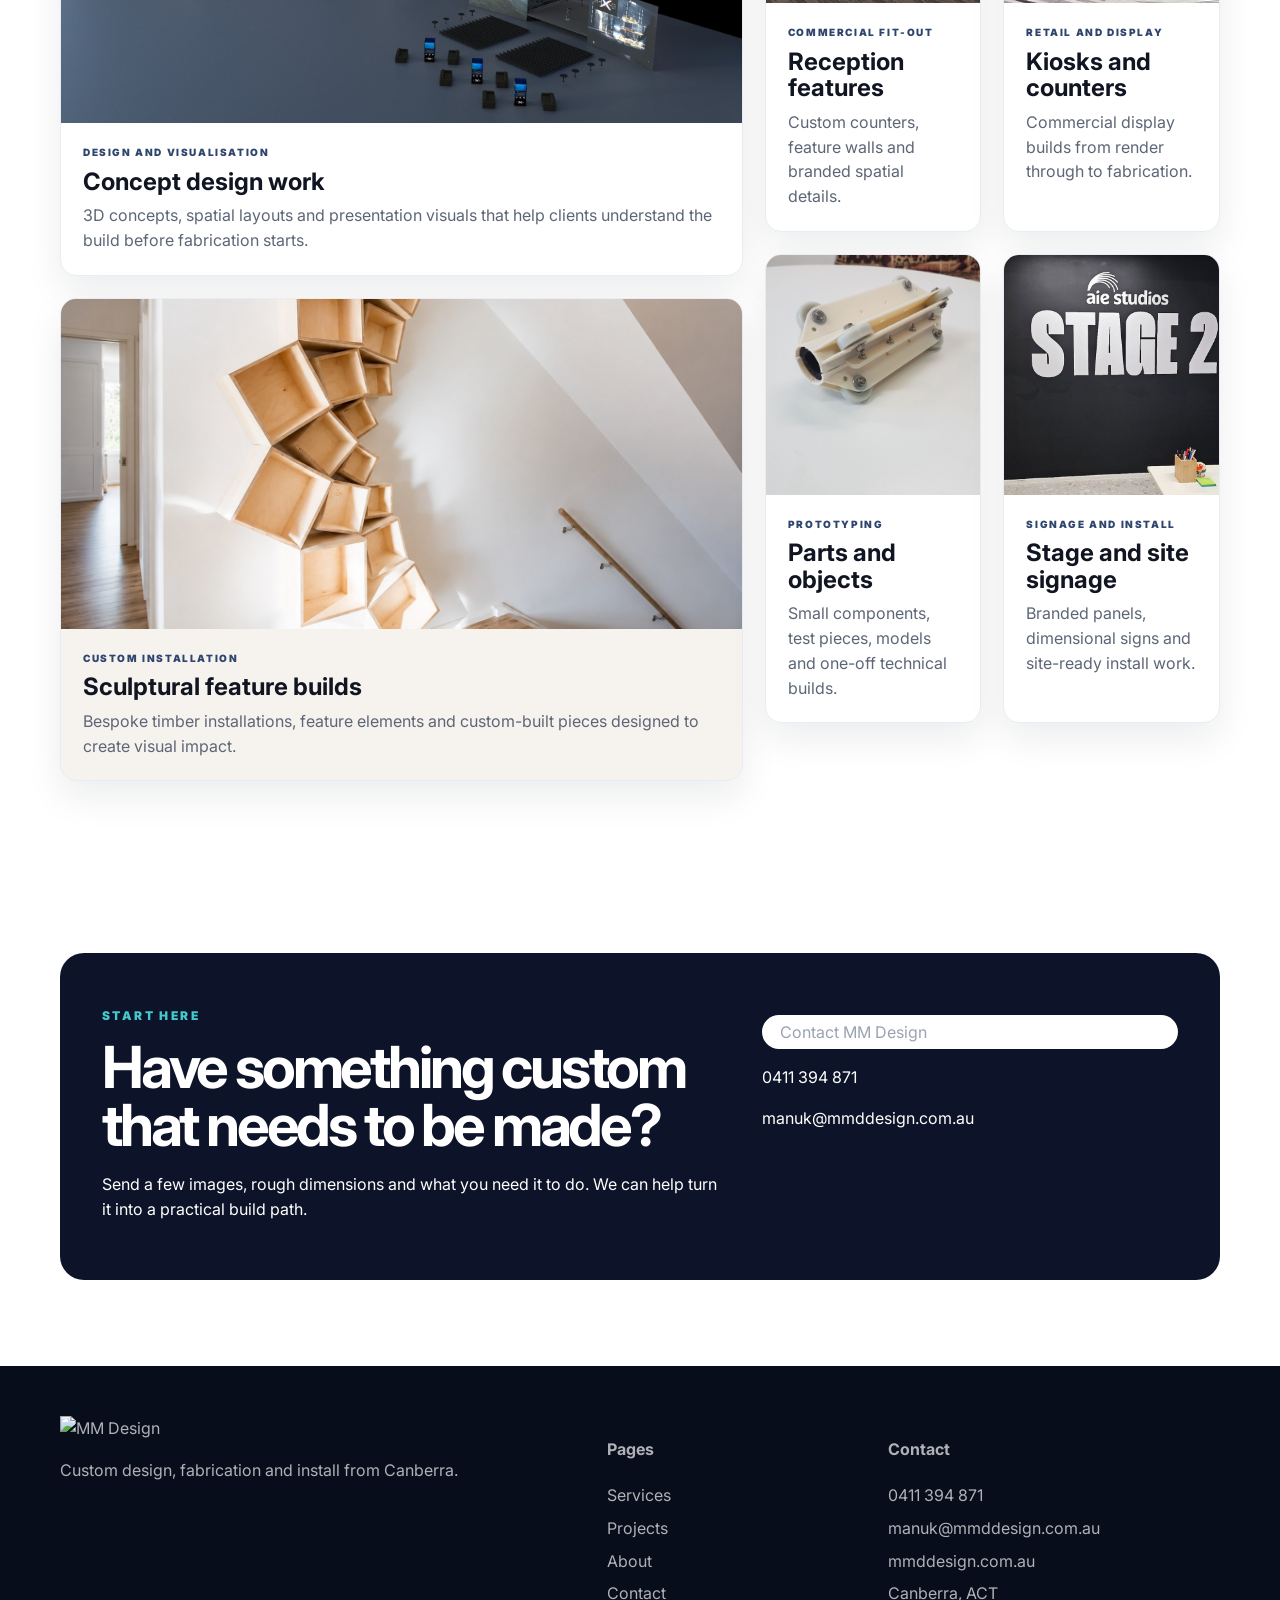
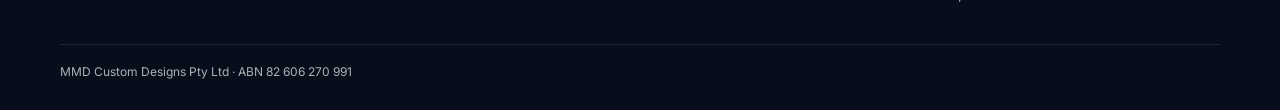
==== commit 7d2fc007: "Use local logo asset on homepage" ====
--- a/index.html
+++ b/index.html
@@ -1 +1 @@
-<!doctype html><html lang="en-AU"><head><meta charset="utf-8"><meta name="viewport" content="width=device-width, initial-scale=1"><title>MM Design | Custom Design, Fabrication and Install Canberra</title><meta name="description" content="MM Design creates custom design, fabrication, signage, sets, props and install work in Canberra."><link rel="preconnect" href="https://fonts.googleapis.com"><link rel="preconnect" href="https://fonts.gstatic.com" crossorigin><link href="https://fonts.googleapis.com/css2?family=Inter:wght@400;500;700;800;900&display=swap" rel="stylesheet"><link rel="stylesheet" href="assets/css/styles.css"><link rel="stylesheet" href="assets/css/mark-tune.css"></head><body><header class="site-header"><div class="container nav"><a class="brand" href="index.html"><img src="https://www.mmddesign.com.au/uploads/4/8/8/5/48854483/191119-mm-design-brand-master-logo-white-light-grey_orig.png" alt="MM Design"></a><nav class="nav-links"><a href="services.html">Services</a><a href="projects.html">Projects</a><a href="about.html">About</a><a class="nav-cta" href="contact.html">Contact</a></nav></div></header><main><section class="hero"><img class="hero-bg" src="assets/images/final/led-mountain.jpg" alt="LED production environment"><div class="container"><p class="eyebrow">Canberra design · fabrication · install</p><h1>Custom builds made from concept to install.</h1><p>MM Design creates practical, high-impact custom work for sets, props, signage, commercial spaces, prototypes and one-off creative builds.</p><a class="btn btn-primary" href="projects.html">View projects</a><a class="btn" href="contact.html">Start a build</a></div></section><section class="section"><div class="container split"><div><p class="kicker">What we do</p><h2>Design thinking with workshop capability.</h2><p class="lead muted">We bring the design, problem solving, fabrication and install together so the job can move from rough idea to finished object without getting lost between trades.</p><p class="note">Best suited for projects that need a custom solution, fast iteration and a team that can actually make the thing work.</p></div><div class="image-panel"><img src="assets/images/final/kuka-foam.jpg" alt="KUKA robotic fabrication"></div></div></section><section class="section capability-section"><div class="container"><div class="capability-panel"><div class="capability-text"><p class="kicker">Specialist capability</p><h3>Large-format KUKA robotic milling and polymer spray finishing in Canberra.</h3><p>From CAD files and foam blocks through to hard-coated, paint-ready forms, MMD can produce sculptural pieces, film props, set elements, prototypes and oversized custom shapes that are difficult to build by hand.</p><ul class="capability-list"><li>KUKA robotic milling</li><li>Hard-coated foam</li><li>Polymer spray finishing</li><li>Film sets and props</li><li>Sculptural forms</li><li>Paint-ready finishes</li></ul></div></div></div></section><section class="section dark"><div class="container"><p class="kicker">Services</p><h2>Built for commercial, creative and production work.</h2><p class="lead">From clean branded spaces to film workshop builds, MMD can help shape the idea, work out the materials, fabricate the parts and install the final piece.</p><div class="service-grid"><article class="card"><span class="num">01</span><h3>Creative fabrication</h3><p>Custom structures, displays, timber, plastics, foam, acrylic, metalwork coordination and finishing.</p></article><article class="card"><span class="num">02</span><h3>Film sets and props</h3><p>Set pieces, scenic elements, prop builds, studio support and practical workshop problem solving.</p></article><article class="card"><span class="num">03</span><h3>CNC and 3D production</h3><p>Digital fabrication, routing, 3D printing, prototyping, templates, parts and repeatable components.</p></article><article class="card"><span class="num">04</span><h3>Signage and install</h3><p>Printed, routed, dimensional and site-installed signage for venues, events and commercial spaces.</p></article><article class="card"><span class="num">05</span><h3>Interiors and fit-outs</h3><p>Reception features, counters, feature walls, branded elements and custom spatial details.</p></article><article class="card"><span class="num">06</span><h3>Concept to manufacture</h3><p>Support from sketches and CAD through to quoting, sourcing, fabrication and final installation.</p></article></div></div></section><section class="section"><div class="container"><p class="kicker">Selected work</p><h2>Project types that show the range.</h2><div class="project-grid"><div class="project-main"><article class="project-card big"><img src="assets/images/final/design-visualisation.jpg" alt="3D exhibition concept design"><div class="copy"><div class="tag">Design and visualisation</div><h3>Concept design work</h3><p>3D concepts, spatial layouts and presentation visuals that help clients understand the build before fabrication starts.</p></div></article><article class="project-card sculptural-card"><div class="project-image-frame"><img src="assets/images/final/sculptural-feature-build.jpg" alt="Sculptural timber feature installation"></div><div class="copy"><div class="tag">Custom installation</div><h3>Sculptural feature builds</h3><p>Bespoke timber installations, feature elements and custom-built pieces designed to create visual impact.</p></div></article></div><div class="project-stack"><article class="project-card"><img src="assets/images/final/rd-reception.jpg" alt="Reception feature"><div class="copy"><div class="tag">Commercial fit-out</div><h3>Reception features</h3><p>Custom counters, feature walls and branded spatial details.</p></div></article><article class="project-card"><img src="assets/images/final/empanada-kiosk.jpg" alt="Retail kiosk"><div class="copy"><div class="tag">Retail and display</div><h3>Kiosks and counters</h3><p>Commercial display builds from render through to fabrication.</p></div></article><article class="project-card"><img src="assets/images/final/prototype-part.jpg" alt="Prototype part"><div class="copy"><div class="tag">Prototyping</div><h3>Parts and objects</h3><p>Small components, test pieces, models and one-off technical builds.</p></div></article><article class="project-card"><img src="assets/images/final/stage2-signage.jpg" alt="Stage signage"><div class="copy"><div class="tag">Signage and install</div><h3>Stage and site signage</h3><p>Branded panels, dimensional signs and site-ready install work.</p></div></article></div></div></div></section><section class="section"><div class="container contact-box"><div><p class="kicker">Start here</p><h2>Have something custom that needs to be made?</h2><p>Send a few images, rough dimensions and what you need it to do. We can help turn it into a practical build path.</p></div><div><div class="contact-pill">Contact MM Design</div><p>0411 394 871</p><p>manuk@mmddesign.com.au</p></div></div></section></main><footer class="footer"><div class="container footer-grid"><div><img src="https://www.mmddesign.com.au/uploads/4/8/8/5/48854483/191119-mm-design-brand-master-logo-white-light-grey_orig.png" alt="MM Design"><p>Custom design, fabrication and install from Canberra.</p></div><div><h4>Pages</h4><a href="services.html">Services</a><a href="projects.html">Projects</a><a href="about.html">About</a><a href="contact.html">Contact</a></div><div><h4>Contact</h4><span>0411 394 871</span><span>manuk@mmddesign.com.au</span><span>mmddesign.com.au</span><span>Canberra, ACT</span></div></div><div class="container fineprint">MMD Custom Designs Pty Ltd · ABN 82 606 270 991</div></footer></body></html>+<!doctype html><html lang="en-AU"><head><meta charset="utf-8"><meta name="viewport" content="width=device-width, initial-scale=1"><title>MM Design | Custom Design, Fabrication and Install Canberra</title><meta name="description" content="MM Design creates custom design, fabrication, signage, sets, props and install work in Canberra."><link rel="preconnect" href="https://fonts.googleapis.com"><link rel="preconnect" href="https://fonts.gstatic.com" crossorigin><link href="https://fonts.googleapis.com/css2?family=Inter:wght@400;500;700;800;900&display=swap" rel="stylesheet"><link rel="stylesheet" href="assets/css/styles.css"><link rel="stylesheet" href="assets/css/mark-tune.css"></head><body><header class="site-header"><div class="container nav"><a class="brand" href="index.html"><img src="assets/logos/mm-design-logo-white.png" alt="MM Design"></a><nav class="nav-links"><a href="services.html">Services</a><a href="projects.html">Projects</a><a href="about.html">About</a><a class="nav-cta" href="contact.html">Contact</a></nav></div></header><main><section class="hero"><img class="hero-bg" src="assets/images/final/led-mountain.jpg" alt="LED production environment"><div class="container"><p class="eyebrow">Canberra design · fabrication · install</p><h1>Custom builds made from concept to install.</h1><p>MM Design creates practical, high-impact custom work for sets, props, signage, commercial spaces, prototypes and one-off creative builds.</p><a class="btn btn-primary" href="projects.html">View projects</a><a class="btn" href="contact.html">Start a build</a></div></section><section class="section"><div class="container split"><div><p class="kicker">What we do</p><h2>Design thinking with workshop capability.</h2><p class="lead muted">We bring the design, problem solving, fabrication and install together so the job can move from rough idea to finished object without getting lost between trades.</p><p class="note">Best suited for projects that need a custom solution, fast iteration and a team that can actually make the thing work.</p></div><div class="image-panel"><img src="assets/images/final/kuka-foam.jpg" alt="KUKA robotic fabrication"></div></div></section><section class="section capability-section"><div class="container"><div class="capability-panel"><div class="capability-text"><p class="kicker">Specialist capability</p><h3>Large-format KUKA robotic milling and polymer spray finishing in Canberra.</h3><p>From CAD files and foam blocks through to hard-coated, paint-ready forms, MMD can produce sculptural pieces, film props, set elements, prototypes and oversized custom shapes that are difficult to build by hand.</p><ul class="capability-list"><li>KUKA robotic milling</li><li>Hard-coated foam</li><li>Polymer spray finishing</li><li>Film sets and props</li><li>Sculptural forms</li><li>Paint-ready finishes</li></ul></div></div></div></section><section class="section dark"><div class="container"><p class="kicker">Services</p><h2>Built for commercial, creative and production work.</h2><p class="lead">From clean branded spaces to film workshop builds, MMD can help shape the idea, work out the materials, fabricate the parts and install the final piece.</p><div class="service-grid"><article class="card"><span class="num">01</span><h3>Creative fabrication</h3><p>Custom structures, displays, timber, plastics, foam, acrylic, metalwork coordination and finishing.</p></article><article class="card"><span class="num">02</span><h3>Film sets and props</h3><p>Set pieces, scenic elements, prop builds, studio support and practical workshop problem solving.</p></article><article class="card"><span class="num">03</span><h3>CNC and 3D production</h3><p>Digital fabrication, routing, 3D printing, prototyping, templates, parts and repeatable components.</p></article><article class="card"><span class="num">04</span><h3>Signage and install</h3><p>Printed, routed, dimensional and site-installed signage for venues, events and commercial spaces.</p></article><article class="card"><span class="num">05</span><h3>Interiors and fit-outs</h3><p>Reception features, counters, feature walls, branded elements and custom spatial details.</p></article><article class="card"><span class="num">06</span><h3>Concept to manufacture</h3><p>Support from sketches and CAD through to quoting, sourcing, fabrication and final installation.</p></article></div></div></section><section class="section"><div class="container"><p class="kicker">Selected work</p><h2>Project types that show the range.</h2><div class="project-grid"><div class="project-main"><article class="project-card big"><img src="assets/images/final/design-visualisation.jpg" alt="3D exhibition concept design"><div class="copy"><div class="tag">Design and visualisation</div><h3>Concept design work</h3><p>3D concepts, spatial layouts and presentation visuals that help clients understand the build before fabrication starts.</p></div></article><article class="project-card sculptural-card"><div class="project-image-frame"><img src="assets/images/final/sculptural-feature-build.jpg" alt="Sculptural timber feature installation"></div><div class="copy"><div class="tag">Custom installation</div><h3>Sculptural feature builds</h3><p>Bespoke timber installations, feature elements and custom-built pieces designed to create visual impact.</p></div></article></div><div class="project-stack"><article class="project-card"><img src="assets/images/final/rd-reception.jpg" alt="Reception feature"><div class="copy"><div class="tag">Commercial fit-out</div><h3>Reception features</h3><p>Custom counters, feature walls and branded spatial details.</p></div></article><article class="project-card"><img src="assets/images/final/empanada-kiosk.jpg" alt="Retail kiosk"><div class="copy"><div class="tag">Retail and display</div><h3>Kiosks and counters</h3><p>Commercial display builds from render through to fabrication.</p></div></article><article class="project-card"><img src="assets/images/final/prototype-part.jpg" alt="Prototype part"><div class="copy"><div class="tag">Prototyping</div><h3>Parts and objects</h3><p>Small components, test pieces, models and one-off technical builds.</p></div></article><article class="project-card"><img src="assets/images/final/stage2-signage.jpg" alt="Stage signage"><div class="copy"><div class="tag">Signage and install</div><h3>Stage and site signage</h3><p>Branded panels, dimensional signs and site-ready install work.</p></div></article></div></div></div></section><section class="section"><div class="container contact-box"><div><p class="kicker">Start here</p><h2>Have something custom that needs to be made?</h2><p>Send a few images, rough dimensions and what you need it to do. We can help turn it into a practical build path.</p></div><div><div class="contact-pill">Contact MM Design</div><p>0411 394 871</p><p>manuk@mmddesign.com.au</p></div></div></section></main><footer class="footer"><div class="container footer-grid"><div><img src="assets/logos/mm-design-logo-white.png" alt="MM Design"><p>Custom design, fabrication and install from Canberra.</p></div><div><h4>Pages</h4><a href="services.html">Services</a><a href="projects.html">Projects</a><a href="about.html">About</a><a href="contact.html">Contact</a></div><div><h4>Contact</h4><span>0411 394 871</span><span>manuk@mmddesign.com.au</span><span>mmddesign.com.au</span><span>Canberra, ACT</span></div></div><div class="container fineprint">MMD Custom Designs Pty Ltd · ABN 82 606 270 991</div></footer></body></html>
--- a/assets/css/mark-tune.css
+++ b/assets/css/mark-tune.css
@@ -1 +1 @@
-.hero:before,.page-hero:before{right:-2vw!important;top:11%!important;width:min(54vw,760px)!important;height:74%!important;opacity:.22!important;background:url('../logos/mm-brand-mark.png') center/contain no-repeat!important}.hero .container,.page-hero .container{max-width:1160px}.project-main{display:grid;gap:22px}.sculptural-card{background:#f6f3ee}.project-image-frame{height:330px;overflow:hidden;background:#f6f3ee}.project-image-frame img{width:100%;height:100%;object-fit:cover!important;object-position:center center!important;transform:none!important;padding:0!important}.gallery{align-items:stretch}.gallery figure{min-height:0!important;aspect-ratio:4/3;border:1px solid #e8edf5;box-shadow:0 16px 34px rgba(13,20,41,.09);background:#f3f6fb}.gallery figure.span-8{aspect-ratio:16/7}.gallery img{width:100%!important;height:100%!important;object-fit:cover!important;transform:none!important;padding:0!important}.gallery figcaption{left:14px!important;right:14px!important;bottom:14px!important;background:rgba(13,20,41,.92)!important;border-radius:10px!important;padding:12px 14px!important;font-size:14px;line-height:1.15}.gallery img[src$='box-office.jpg']{object-position:center 36%!important}.gallery img[src$='prototype-part.jpg']{object-fit:contain!important;object-position:center center!important;background:#f7f8fb!important;padding:28px!important}.gallery img[src$='drinks-cabinet.jpg']{object-position:center 46%!important}.capability-section{padding-top:10px}.capability-panel{border-radius:24px;background:#0d1429;color:#fff;padding:0;box-shadow:0 18px 42px rgba(13,20,41,.14);overflow:hidden;position:relative;display:grid;grid-template-columns:1fr 1.05fr;gap:0;align-items:stretch}.capability-panel:after{content:"";position:absolute;right:-120px;bottom:-120px;width:300px;height:260px;background:url('../logos/mm-brand-mark.png') center/contain no-repeat;opacity:.06;pointer-events:none}.capability-text{position:relative;z-index:1;align-self:center;padding:42px 38px 38px}.capability-panel .kicker{color:#43c9ca!important}.capability-panel h3{font-size:32px;line-height:1.02;margin:8px 0 14px;letter-spacing:-.04em}.capability-panel p{color:rgba(255,255,255,.74);margin:0;max-width:620px}.capability-image{position:relative;z-index:1;overflow:hidden;background:#080d1c;min-height:390px;box-shadow:none}.capability-image img{width:100%;height:100%;display:block;object-fit:cover;object-position:center center}.capability-list{list-style:none;display:grid;grid-template-columns:repeat(2,1fr);gap:10px;margin:24px 0 0;padding:0;position:relative;z-index:1}.capability-list li{border:1px solid rgba(255,255,255,.16);border-radius:999px;padding:10px 12px;font-size:12px;font-weight:900;text-align:center;color:#fff;background:rgba(255,255,255,.04)}@media(max-width:900px){.hero:before,.page-hero:before{right:-34vw!important;top:28%!important;width:92vw!important;height:50%!important;opacity:.12!important}.project-image-frame{height:280px}.gallery figure,.gallery figure.span-8{aspect-ratio:4/3}.gallery img[src$='prototype-part.jpg']{padding:20px!important}.capability-panel{grid-template-columns:1fr}.capability-image{min-height:260px;order:-1}.capability-text{padding:28px 24px}.capability-list{grid-template-columns:1fr}.capability-panel h3{font-size:28px}}+.hero:before,.page-hero:before{right:-2vw!important;top:11%!important;width:min(54vw,760px)!important;height:74%!important;opacity:.22!important;background:url('../logos/mm-brand-mark.png') center/contain no-repeat!important}.hero .container,.page-hero .container{max-width:1160px}.project-main{display:grid;gap:22px}.sculptural-card{background:#f6f3ee}.project-image-frame{height:330px;overflow:hidden;background:#f6f3ee}.project-image-frame img{width:100%;height:100%;object-fit:cover!important;object-position:center center!important;transform:none!important;padding:0!important}.gallery{align-items:stretch}.gallery figure{min-height:0!important;aspect-ratio:4/3;border:1px solid #e8edf5;box-shadow:0 16px 34px rgba(13,20,41,.09);background:#f3f6fb}.gallery figure.span-8{aspect-ratio:16/7}.gallery img{width:100%!important;height:100%!important;object-fit:cover!important;transform:none!important;padding:0!important}.gallery figcaption{left:14px!important;right:14px!important;bottom:14px!important;background:rgba(13,20,41,.92)!important;border-radius:10px!important;padding:12px 14px!important;font-size:14px;line-height:1.15}.gallery img[src$='box-office.jpg']{object-position:center 36%!important}.gallery img[src$='prototype-part.jpg']{object-fit:contain!important;object-position:center center!important;background:#f7f8fb!important;padding:28px!important}.gallery img[src$='drinks-cabinet.jpg']{object-position:center 46%!important}.capability-section{padding-top:10px}.capability-panel{border-radius:16px;background:linear-gradient(135deg,#0d1429,#17233b);color:#fff;padding:28px 30px;box-shadow:0 16px 36px rgba(13,20,41,.12);overflow:hidden;position:relative;display:block}.capability-panel:after{content:"";position:absolute;right:-80px;bottom:-90px;width:260px;height:220px;background:url('../logos/mm-brand-mark.png') center/contain no-repeat;opacity:.08;pointer-events:none}.capability-text{position:relative;z-index:1}.capability-panel h3{font-size:28px;line-height:1.05;margin:8px 0 10px;letter-spacing:-.03em}.capability-panel p{color:rgba(255,255,255,.72);margin:0;max-width:760px}.capability-list{list-style:none;display:grid;grid-template-columns:repeat(3,1fr);gap:10px;margin:22px 0 0;padding:0;position:relative;z-index:1}.capability-list li{border:1px solid rgba(255,255,255,.16);border-radius:999px;padding:10px 12px;font-size:12px;font-weight:900;text-align:center;color:#fff;background:rgba(255,255,255,.04)}@media(max-width:900px){.hero:before,.page-hero:before{right:-34vw!important;top:28%!important;width:92vw!important;height:50%!important;opacity:.12!important}.project-image-frame{height:280px}.gallery figure,.gallery figure.span-8{aspect-ratio:4/3}.gallery img[src$='prototype-part.jpg']{padding:20px!important}.capability-list{grid-template-columns:1fr}.capability-panel{padding:24px}}
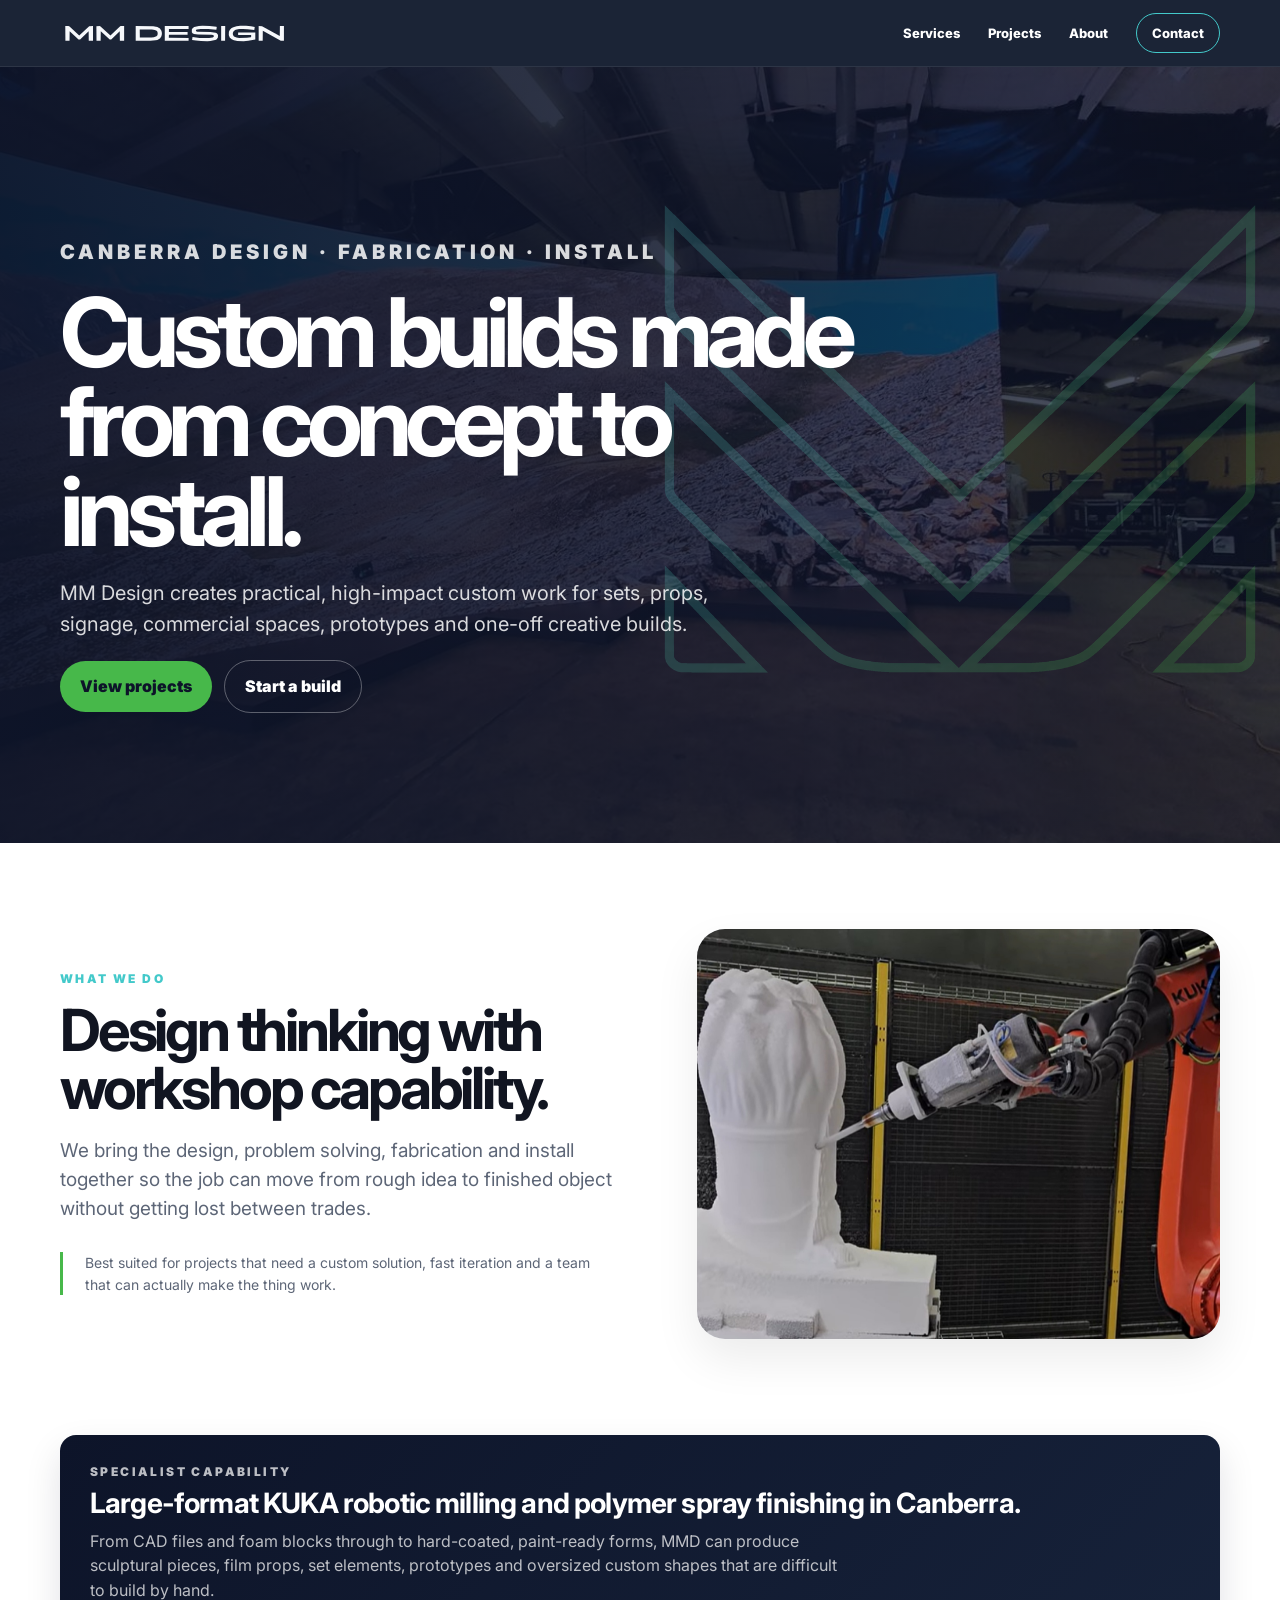
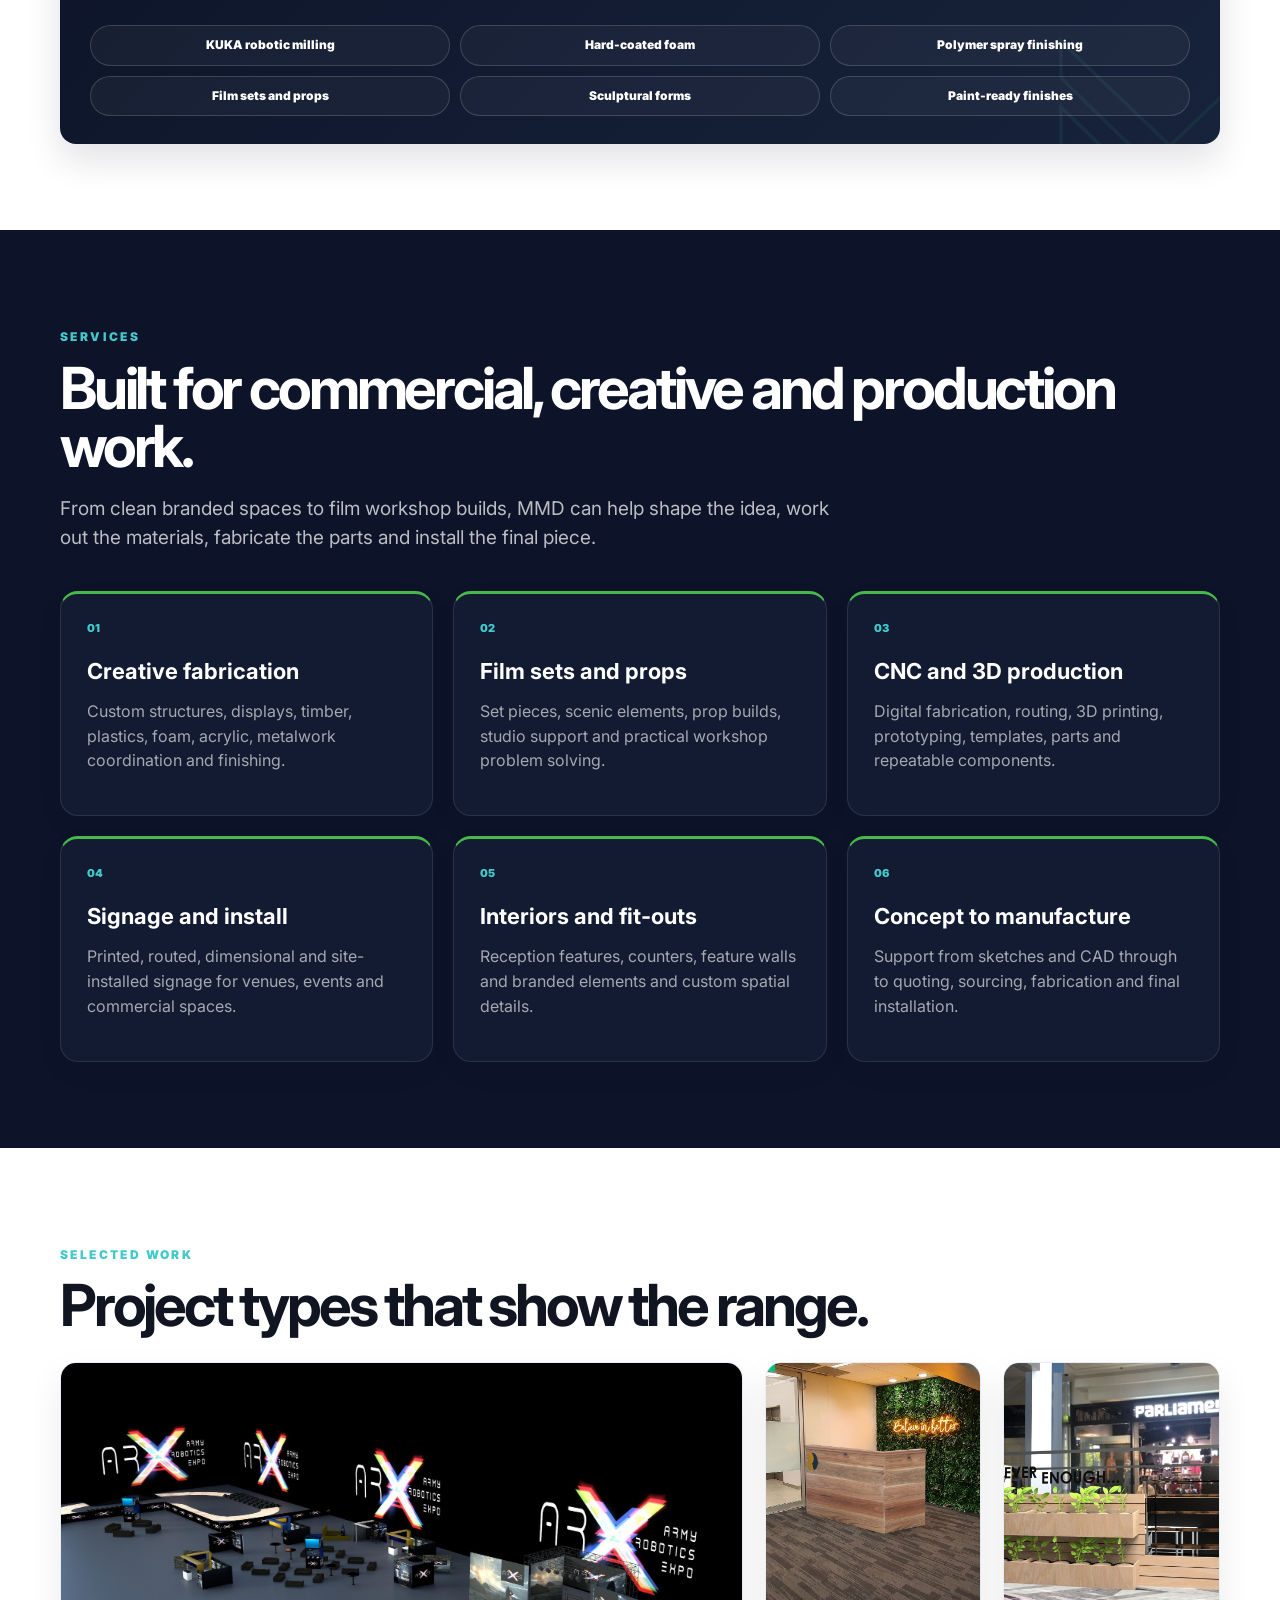
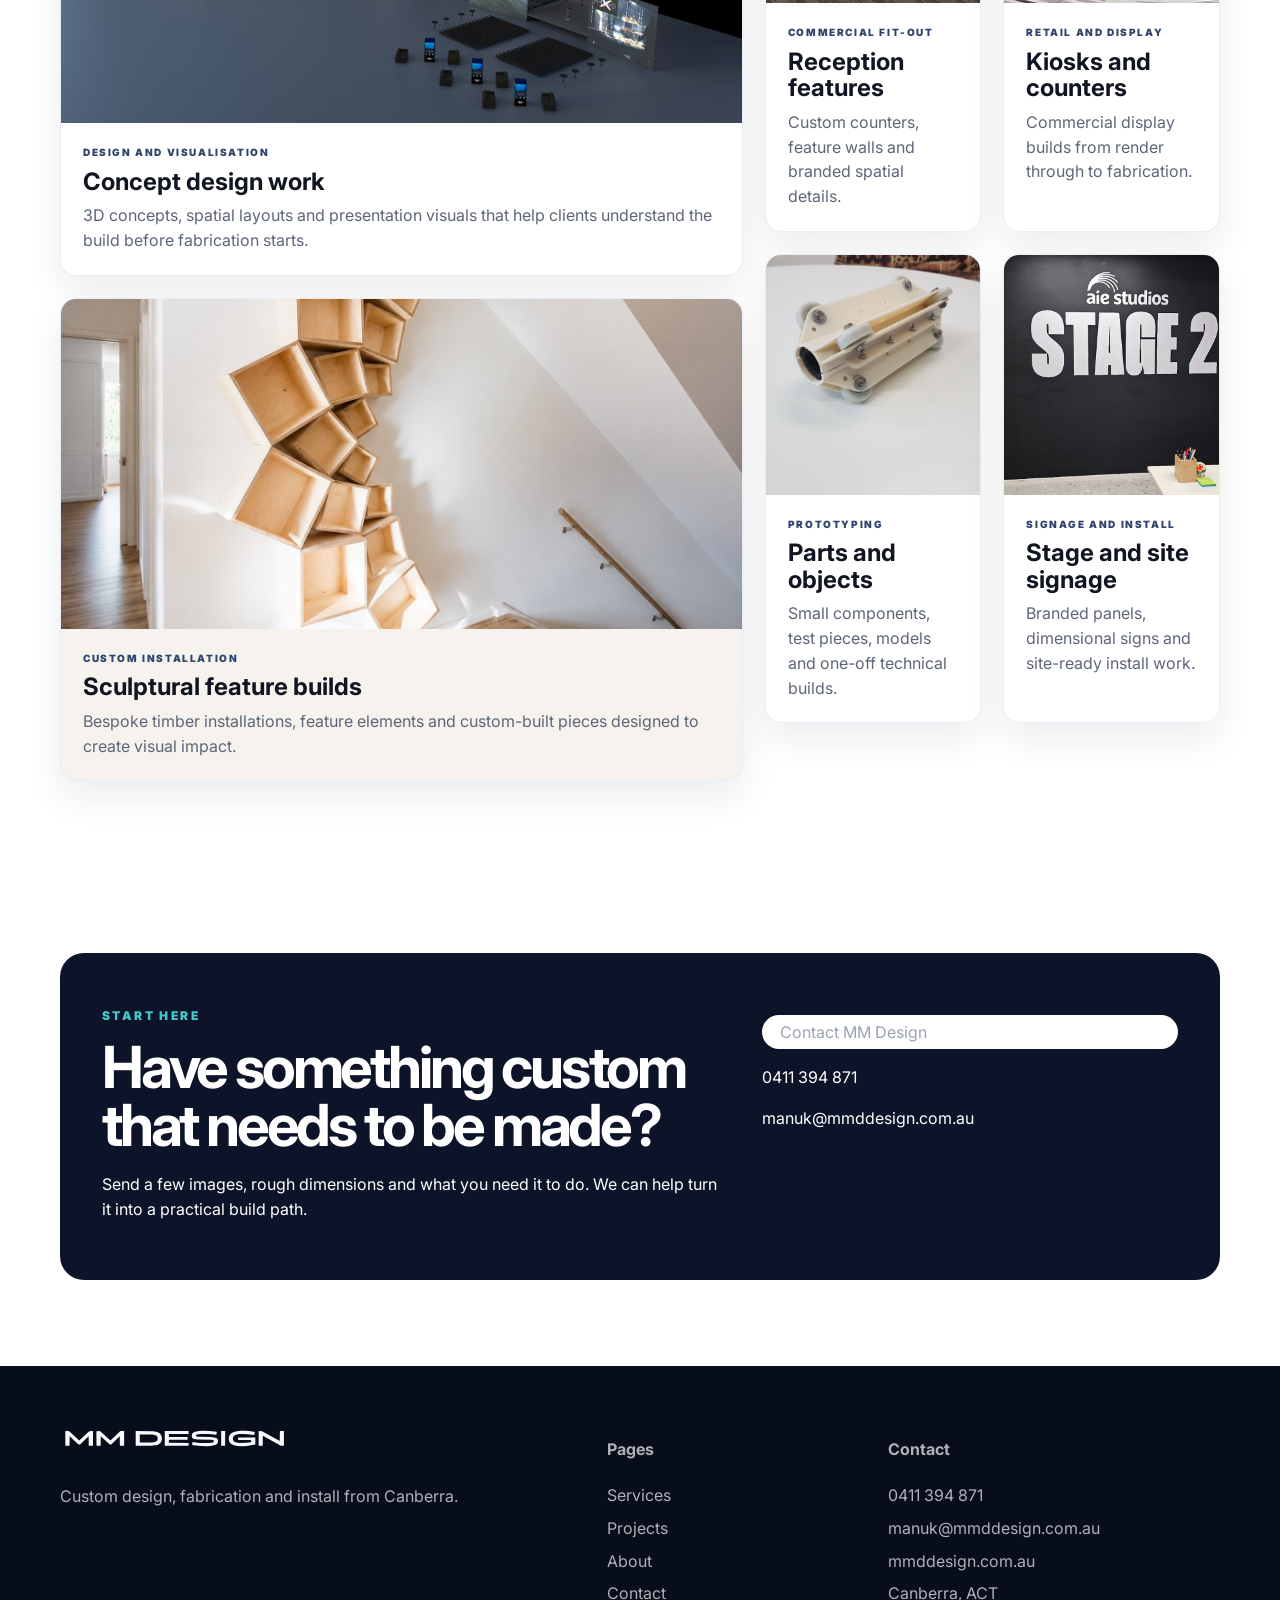
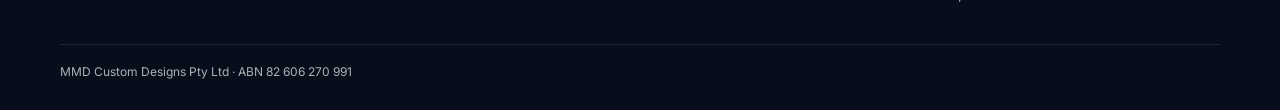
==== commit 81328160: "Add favicon and social preview metadata to homepage" ====
--- a/index.html
+++ b/index.html
@@ -1 +1 @@
-<!doctype html><html lang="en-AU"><head><meta charset="utf-8"><meta name="viewport" content="width=device-width, initial-scale=1"><title>MM Design | Custom Design, Fabrication and Install Canberra</title><meta name="description" content="MM Design creates custom design, fabrication, signage, sets, props and install work in Canberra."><link rel="preconnect" href="https://fonts.googleapis.com"><link rel="preconnect" href="https://fonts.gstatic.com" crossorigin><link href="https://fonts.googleapis.com/css2?family=Inter:wght@400;500;700;800;900&display=swap" rel="stylesheet"><link rel="stylesheet" href="assets/css/styles.css"><link rel="stylesheet" href="assets/css/mark-tune.css"></head><body><header class="site-header"><div class="container nav"><a class="brand" href="index.html"><img src="assets/logos/mm-design-logo-white.png" alt="MM Design"></a><nav class="nav-links"><a href="services.html">Services</a><a href="projects.html">Projects</a><a href="about.html">About</a><a class="nav-cta" href="contact.html">Contact</a></nav></div></header><main><section class="hero"><img class="hero-bg" src="assets/images/final/led-mountain.jpg" alt="LED production environment"><div class="container"><p class="eyebrow">Canberra design · fabrication · install</p><h1>Custom builds made from concept to install.</h1><p>MM Design creates practical, high-impact custom work for sets, props, signage, commercial spaces, prototypes and one-off creative builds.</p><a class="btn btn-primary" href="projects.html">View projects</a><a class="btn" href="contact.html">Start a build</a></div></section><section class="section"><div class="container split"><div><p class="kicker">What we do</p><h2>Design thinking with workshop capability.</h2><p class="lead muted">We bring the design, problem solving, fabrication and install together so the job can move from rough idea to finished object without getting lost between trades.</p><p class="note">Best suited for projects that need a custom solution, fast iteration and a team that can actually make the thing work.</p></div><div class="image-panel"><img src="assets/images/final/kuka-foam.jpg" alt="KUKA robotic fabrication"></div></div></section><section class="section capability-section"><div class="container"><div class="capability-panel"><div class="capability-text"><p class="kicker">Specialist capability</p><h3>Large-format KUKA robotic milling and polymer spray finishing in Canberra.</h3><p>From CAD files and foam blocks through to hard-coated, paint-ready forms, MMD can produce sculptural pieces, film props, set elements, prototypes and oversized custom shapes that are difficult to build by hand.</p><ul class="capability-list"><li>KUKA robotic milling</li><li>Hard-coated foam</li><li>Polymer spray finishing</li><li>Film sets and props</li><li>Sculptural forms</li><li>Paint-ready finishes</li></ul></div></div></div></section><section class="section dark"><div class="container"><p class="kicker">Services</p><h2>Built for commercial, creative and production work.</h2><p class="lead">From clean branded spaces to film workshop builds, MMD can help shape the idea, work out the materials, fabricate the parts and install the final piece.</p><div class="service-grid"><article class="card"><span class="num">01</span><h3>Creative fabrication</h3><p>Custom structures, displays, timber, plastics, foam, acrylic, metalwork coordination and finishing.</p></article><article class="card"><span class="num">02</span><h3>Film sets and props</h3><p>Set pieces, scenic elements, prop builds, studio support and practical workshop problem solving.</p></article><article class="card"><span class="num">03</span><h3>CNC and 3D production</h3><p>Digital fabrication, routing, 3D printing, prototyping, templates, parts and repeatable components.</p></article><article class="card"><span class="num">04</span><h3>Signage and install</h3><p>Printed, routed, dimensional and site-installed signage for venues, events and commercial spaces.</p></article><article class="card"><span class="num">05</span><h3>Interiors and fit-outs</h3><p>Reception features, counters, feature walls, branded elements and custom spatial details.</p></article><article class="card"><span class="num">06</span><h3>Concept to manufacture</h3><p>Support from sketches and CAD through to quoting, sourcing, fabrication and final installation.</p></article></div></div></section><section class="section"><div class="container"><p class="kicker">Selected work</p><h2>Project types that show the range.</h2><div class="project-grid"><div class="project-main"><article class="project-card big"><img src="assets/images/final/design-visualisation.jpg" alt="3D exhibition concept design"><div class="copy"><div class="tag">Design and visualisation</div><h3>Concept design work</h3><p>3D concepts, spatial layouts and presentation visuals that help clients understand the build before fabrication starts.</p></div></article><article class="project-card sculptural-card"><div class="project-image-frame"><img src="assets/images/final/sculptural-feature-build.jpg" alt="Sculptural timber feature installation"></div><div class="copy"><div class="tag">Custom installation</div><h3>Sculptural feature builds</h3><p>Bespoke timber installations, feature elements and custom-built pieces designed to create visual impact.</p></div></article></div><div class="project-stack"><article class="project-card"><img src="assets/images/final/rd-reception.jpg" alt="Reception feature"><div class="copy"><div class="tag">Commercial fit-out</div><h3>Reception features</h3><p>Custom counters, feature walls and branded spatial details.</p></div></article><article class="project-card"><img src="assets/images/final/empanada-kiosk.jpg" alt="Retail kiosk"><div class="copy"><div class="tag">Retail and display</div><h3>Kiosks and counters</h3><p>Commercial display builds from render through to fabrication.</p></div></article><article class="project-card"><img src="assets/images/final/prototype-part.jpg" alt="Prototype part"><div class="copy"><div class="tag">Prototyping</div><h3>Parts and objects</h3><p>Small components, test pieces, models and one-off technical builds.</p></div></article><article class="project-card"><img src="assets/images/final/stage2-signage.jpg" alt="Stage signage"><div class="copy"><div class="tag">Signage and install</div><h3>Stage and site signage</h3><p>Branded panels, dimensional signs and site-ready install work.</p></div></article></div></div></div></section><section class="section"><div class="container contact-box"><div><p class="kicker">Start here</p><h2>Have something custom that needs to be made?</h2><p>Send a few images, rough dimensions and what you need it to do. We can help turn it into a practical build path.</p></div><div><div class="contact-pill">Contact MM Design</div><p>0411 394 871</p><p>manuk@mmddesign.com.au</p></div></div></section></main><footer class="footer"><div class="container footer-grid"><div><img src="assets/logos/mm-design-logo-white.png" alt="MM Design"><p>Custom design, fabrication and install from Canberra.</p></div><div><h4>Pages</h4><a href="services.html">Services</a><a href="projects.html">Projects</a><a href="about.html">About</a><a href="contact.html">Contact</a></div><div><h4>Contact</h4><span>0411 394 871</span><span>manuk@mmddesign.com.au</span><span>mmddesign.com.au</span><span>Canberra, ACT</span></div></div><div class="container fineprint">MMD Custom Designs Pty Ltd · ABN 82 606 270 991</div></footer></body></html>+<!doctype html><html lang="en-AU"><head><meta charset="utf-8"><meta name="viewport" content="width=device-width, initial-scale=1"><title>MM Design | Custom Design, Fabrication and Install Canberra</title><meta name="description" content="MM Design creates custom design, fabrication, signage, sets, props and install work in Canberra."><link rel="canonical" href="https://manukmmd.github.io/Website/"><link rel="icon" type="image/svg+xml" href="assets/logos/favicon.svg"><link rel="apple-touch-icon" href="assets/logos/mm-brand-mark.png"><meta property="og:site_name" content="MM Design"><meta property="og:type" content="website"><meta property="og:title" content="MM Design | Custom Design, Fabrication and Install Canberra"><meta property="og:description" content="MM Design creates custom design, fabrication, signage, sets, props and install work in Canberra."><meta property="og:url" content="https://manukmmd.github.io/Website/"><meta property="og:image" content="https://manukmmd.github.io/Website/assets/images/final/led-mountain.jpg"><meta name="twitter:card" content="summary_large_image"><meta name="twitter:title" content="MM Design | Custom Design, Fabrication and Install Canberra"><meta name="twitter:description" content="Custom design, fabrication, signage, sets, props and install work in Canberra."><meta name="twitter:image" content="https://manukmmd.github.io/Website/assets/images/final/led-mountain.jpg"><link rel="preconnect" href="https://fonts.googleapis.com"><link rel="preconnect" href="https://fonts.gstatic.com" crossorigin><link href="https://fonts.googleapis.com/css2?family=Inter:wght@400;500;700;800;900&display=swap" rel="stylesheet"><link rel="stylesheet" href="assets/css/styles.css"><link rel="stylesheet" href="assets/css/mark-tune.css"></head><body><header class="site-header"><div class="container nav"><a class="brand" href="index.html"><img src="assets/logos/mm-design-logo-white.png" alt="MM Design"></a><nav class="nav-links"><a href="services.html">Services</a><a href="projects.html">Projects</a><a href="about.html">About</a><a class="nav-cta" href="contact.html">Contact</a></nav></div></header><main><section class="hero"><img class="hero-bg" src="assets/images/final/led-mountain.jpg" alt="LED production environment"><div class="container"><p class="eyebrow">Canberra design · fabrication · install</p><h1>Custom builds made from concept to install.</h1><p>MM Design creates practical, high-impact custom work for sets, props, signage, commercial spaces, prototypes and one-off creative builds.</p><a class="btn btn-primary" href="projects.html">View projects</a><a class="btn" href="contact.html">Start a build</a></div></section><section class="section"><div class="container split"><div><p class="kicker">What we do</p><h2>Design thinking with workshop capability.</h2><p class="lead muted">We bring the design, problem solving, fabrication and install together so the job can move from rough idea to finished object without getting lost between trades.</p><p class="note">Best suited for projects that need a custom solution, fast iteration and a team that can actually make the thing work.</p></div><div class="image-panel"><img src="assets/images/final/kuka-foam.jpg" alt="KUKA robotic fabrication"></div></div></section><section class="section capability-section"><div class="container"><div class="capability-panel"><div class="capability-text"><p class="kicker">Specialist capability</p><h3>Large-format KUKA robotic milling and polymer spray finishing in Canberra.</h3><p>From CAD files and foam blocks through to hard-coated, paint-ready forms, MMD can produce sculptural pieces, film props, set elements, prototypes and oversized custom shapes that are difficult to build by hand.</p><ul class="capability-list"><li>KUKA robotic milling</li><li>Hard-coated foam</li><li>Polymer spray finishing</li><li>Film sets and props</li><li>Sculptural forms</li><li>Paint-ready finishes</li></ul></div></div></div></section><section class="section dark"><div class="container"><p class="kicker">Services</p><h2>Built for commercial, creative and production work.</h2><p class="lead">From clean branded spaces to film workshop builds, MMD can help shape the idea, work out the materials, fabricate the parts and install the final piece.</p><div class="service-grid"><article class="card"><span class="num">01</span><h3>Creative fabrication</h3><p>Custom structures, displays, timber, plastics, foam, acrylic, metalwork coordination and finishing.</p></article><article class="card"><span class="num">02</span><h3>Film sets and props</h3><p>Set pieces, scenic elements, prop builds, studio support and practical workshop problem solving.</p></article><article class="card"><span class="num">03</span><h3>CNC and 3D production</h3><p>Digital fabrication, routing, 3D printing, prototyping, templates, parts and repeatable components.</p></article><article class="card"><span class="num">04</span><h3>Signage and install</h3><p>Printed, routed, dimensional and site-installed signage for venues, events and commercial spaces.</p></article><article class="card"><span class="num">05</span><h3>Interiors and fit-outs</h3><p>Reception features, counters, feature walls and branded elements and custom spatial details.</p></article><article class="card"><span class="num">06</span><h3>Concept to manufacture</h3><p>Support from sketches and CAD through to quoting, sourcing, fabrication and final installation.</p></article></div></div></section><section class="section"><div class="container"><p class="kicker">Selected work</p><h2>Project types that show the range.</h2><div class="project-grid"><div class="project-main"><article class="project-card big"><img src="assets/images/final/design-visualisation.jpg" alt="3D exhibition concept design"><div class="copy"><div class="tag">Design and visualisation</div><h3>Concept design work</h3><p>3D concepts, spatial layouts and presentation visuals that help clients understand the build before fabrication starts.</p></div></article><article class="project-card sculptural-card"><div class="project-image-frame"><img src="assets/images/final/sculptural-feature-build.jpg" alt="Sculptural timber feature installation"></div><div class="copy"><div class="tag">Custom installation</div><h3>Sculptural feature builds</h3><p>Bespoke timber installations, feature elements and custom-built pieces designed to create visual impact.</p></div></article></div><div class="project-stack"><article class="project-card"><img src="assets/images/final/rd-reception.jpg" alt="Reception feature"><div class="copy"><div class="tag">Commercial fit-out</div><h3>Reception features</h3><p>Custom counters, feature walls and branded spatial details.</p></div></article><article class="project-card"><img src="assets/images/final/empanada-kiosk.jpg" alt="Retail kiosk"><div class="copy"><div class="tag">Retail and display</div><h3>Kiosks and counters</h3><p>Commercial display builds from render through to fabrication.</p></div></article><article class="project-card"><img src="assets/images/final/prototype-part.jpg" alt="Prototype part"><div class="copy"><div class="tag">Prototyping</div><h3>Parts and objects</h3><p>Small components, test pieces, models and one-off technical builds.</p></div></article><article class="project-card"><img src="assets/images/final/stage2-signage.jpg" alt="Stage signage"><div class="copy"><div class="tag">Signage and install</div><h3>Stage and site signage</h3><p>Branded panels, dimensional signs and site-ready install work.</p></div></article></div></div></div></section><section class="section"><div class="container contact-box"><div><p class="kicker">Start here</p><h2>Have something custom that needs to be made?</h2><p>Send a few images, rough dimensions and what you need it to do. We can help turn it into a practical build path.</p></div><div><div class="contact-pill">Contact MM Design</div><p>0411 394 871</p><p>manuk@mmddesign.com.au</p></div></div></section></main><footer class="footer"><div class="container footer-grid"><div><img src="assets/logos/mm-design-logo-white.png" alt="MM Design"><p>Custom design, fabrication and install from Canberra.</p></div><div><h4>Pages</h4><a href="services.html">Services</a><a href="projects.html">Projects</a><a href="about.html">About</a><a href="contact.html">Contact</a></div><div><h4>Contact</h4><span>0411 394 871</span><span>manuk@mmddesign.com.au</span><span>mmddesign.com.au</span><span>Canberra, ACT</span></div></div><div class="container fineprint">MMD Custom Designs Pty Ltd · ABN 82 606 270 991</div></footer></body></html>
--- a/assets/css/mark-tune.css
+++ b/assets/css/mark-tune.css
@@ -1 +1 @@
-.hero:before,.page-hero:before{right:-2vw!important;top:11%!important;width:min(54vw,760px)!important;height:74%!important;opacity:.22!important;background:url('../logos/mm-brand-mark.png') center/contain no-repeat!important}.hero .container,.page-hero .container{max-width:1160px}.project-main{display:grid;gap:22px}.sculptural-card{background:#f6f3ee}.project-image-frame{height:330px;overflow:hidden;background:#f6f3ee}.project-image-frame img{width:100%;height:100%;object-fit:cover!important;object-position:center center!important;transform:none!important;padding:0!important}.gallery{align-items:stretch}.gallery figure{min-height:0!important;aspect-ratio:4/3;border:1px solid #e8edf5;box-shadow:0 16px 34px rgba(13,20,41,.09);background:#f3f6fb}.gallery figure.span-8{aspect-ratio:16/7}.gallery img{width:100%!important;height:100%!important;object-fit:cover!important;transform:none!important;padding:0!important}.gallery figcaption{left:14px!important;right:14px!important;bottom:14px!important;background:rgba(13,20,41,.92)!important;border-radius:10px!important;padding:12px 14px!important;font-size:14px;line-height:1.15}.gallery img[src$='box-office.jpg']{object-position:center 36%!important}.gallery img[src$='prototype-part.jpg']{object-fit:contain!important;object-position:center center!important;background:#f7f8fb!important;padding:28px!important}.gallery img[src$='drinks-cabinet.jpg']{object-position:center 46%!important}.capability-section{padding-top:10px}.capability-panel{border-radius:16px;background:linear-gradient(135deg,#0d1429,#17233b);color:#fff;padding:28px 30px;box-shadow:0 16px 36px rgba(13,20,41,.12);overflow:hidden;position:relative;display:block}.capability-panel:after{content:"";position:absolute;right:-80px;bottom:-90px;width:260px;height:220px;background:url('../logos/mm-brand-mark.png') center/contain no-repeat;opacity:.08;pointer-events:none}.capability-text{position:relative;z-index:1}.capability-panel h3{font-size:28px;line-height:1.05;margin:8px 0 10px;letter-spacing:-.03em}.capability-panel p{color:rgba(255,255,255,.72);margin:0;max-width:760px}.capability-list{list-style:none;display:grid;grid-template-columns:repeat(3,1fr);gap:10px;margin:22px 0 0;padding:0;position:relative;z-index:1}.capability-list li{border:1px solid rgba(255,255,255,.16);border-radius:999px;padding:10px 12px;font-size:12px;font-weight:900;text-align:center;color:#fff;background:rgba(255,255,255,.04)}@media(max-width:900px){.hero:before,.page-hero:before{right:-34vw!important;top:28%!important;width:92vw!important;height:50%!important;opacity:.12!important}.project-image-frame{height:280px}.gallery figure,.gallery figure.span-8{aspect-ratio:4/3}.gallery img[src$='prototype-part.jpg']{padding:20px!important}.capability-list{grid-template-columns:1fr}.capability-panel{padding:24px}}+.brand{display:block!important;width:230px!important;height:46px!important;background:url('../logos/mm-design-logo-white.svg') left center/contain no-repeat!important}.brand img{display:none!important}.footer-grid>div:first-child img{display:none!important}.footer-grid>div:first-child:before{content:"";display:block;width:230px;height:46px;margin-bottom:22px;background:url('../logos/mm-design-logo-white.svg') left center/contain no-repeat}.hero:before,.page-hero:before{right:-2vw!important;top:11%!important;width:min(54vw,760px)!important;height:74%!important;opacity:.22!important;background:url('../logos/mm-brand-mark.png') center/contain no-repeat!important}.hero .container,.page-hero .container{max-width:1160px}.project-main{display:grid;gap:22px}.sculptural-card{background:#f6f3ee}.project-image-frame{height:330px;overflow:hidden;background:#f6f3ee}.project-image-frame img{width:100%;height:100%;object-fit:cover!important;object-position:center center!important;transform:none!important;padding:0!important}.gallery{align-items:stretch}.gallery figure{min-height:0!important;aspect-ratio:4/3;border:1px solid #e8edf5;box-shadow:0 16px 34px rgba(13,20,41,.09);background:#f3f6fb}.gallery figure.span-8{aspect-ratio:16/7}.gallery img{width:100%!important;height:100%!important;object-fit:cover!important;transform:none!important;padding:0!important}.gallery figcaption{left:14px!important;right:14px!important;bottom:14px!important;background:rgba(13,20,41,.92)!important;border-radius:10px!important;padding:12px 14px!important;font-size:14px;line-height:1.15}.gallery img[src$='box-office.jpg']{object-position:center 36%!important}.gallery img[src$='prototype-part.jpg']{object-fit:contain!important;object-position:center center!important;background:#f7f8fb!important;padding:28px!important}.gallery img[src$='drinks-cabinet.jpg']{object-position:center 46%!important}.capability-section{padding-top:10px}.capability-panel{border-radius:16px;background:linear-gradient(135deg,#0d1429,#17233b);color:#fff;padding:28px 30px;box-shadow:0 16px 36px rgba(13,20,41,.12);overflow:hidden;position:relative;display:block}.capability-panel:after{content:"";position:absolute;right:-80px;bottom:-90px;width:260px;height:220px;background:url('../logos/mm-brand-mark.png') center/contain no-repeat;opacity:.08;pointer-events:none}.capability-text{position:relative;z-index:1}.capability-panel h3{font-size:28px;line-height:1.05;margin:8px 0 10px;letter-spacing:-.03em}.capability-panel p{color:rgba(255,255,255,.72);margin:0;max-width:760px}.capability-list{list-style:none;display:grid;grid-template-columns:repeat(3,1fr);gap:10px;margin:22px 0 0;padding:0;position:relative;z-index:1}.capability-list li{border:1px solid rgba(255,255,255,.16);border-radius:999px;padding:10px 12px;font-size:12px;font-weight:900;text-align:center;color:#fff;background:rgba(255,255,255,.04)}@media(max-width:900px){.brand{width:190px!important;height:40px!important}.footer-grid>div:first-child:before{width:190px;height:40px}.hero:before,.page-hero:before{right:-34vw!important;top:28%!important;width:92vw!important;height:50%!important;opacity:.12!important}.project-image-frame{height:280px}.gallery figure,.gallery figure.span-8{aspect-ratio:4/3}.gallery img[src$='prototype-part.jpg']{padding:20px!important}.capability-list{grid-template-columns:1fr}.capability-panel{padding:24px}}
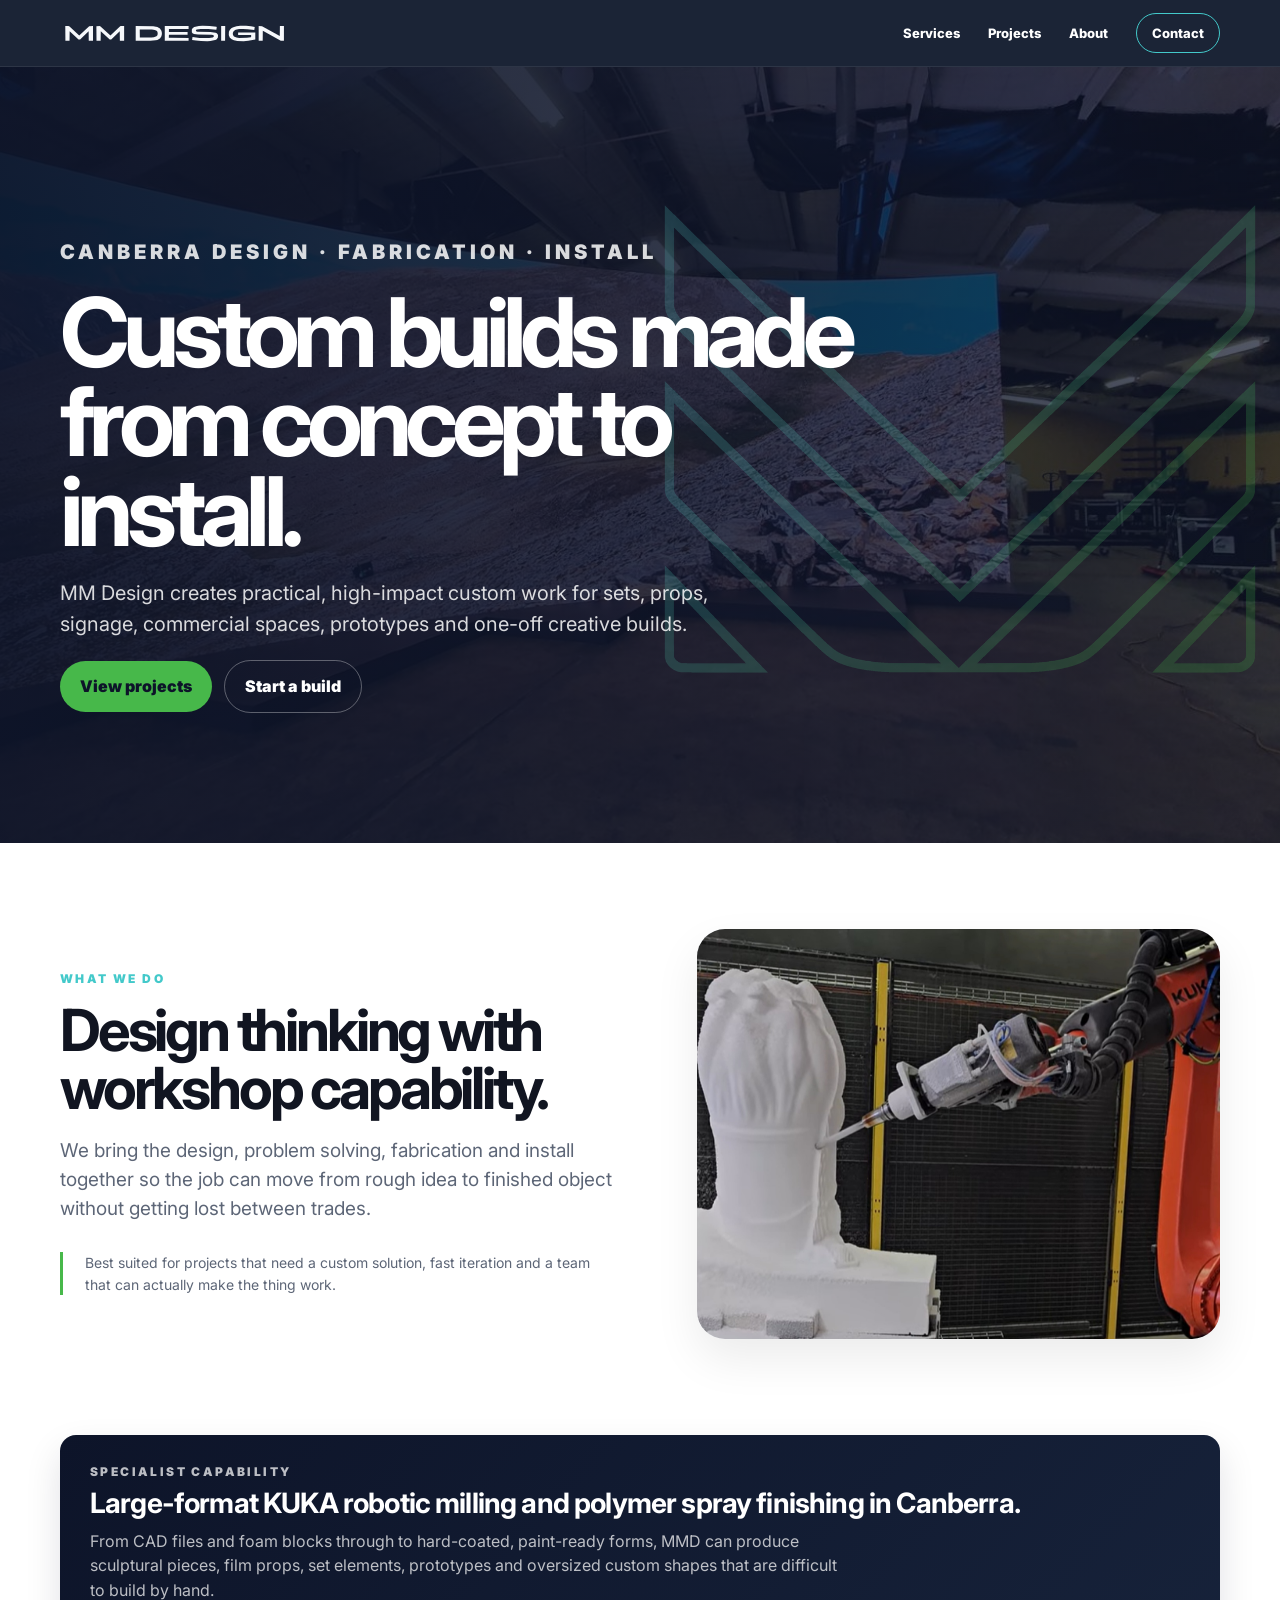
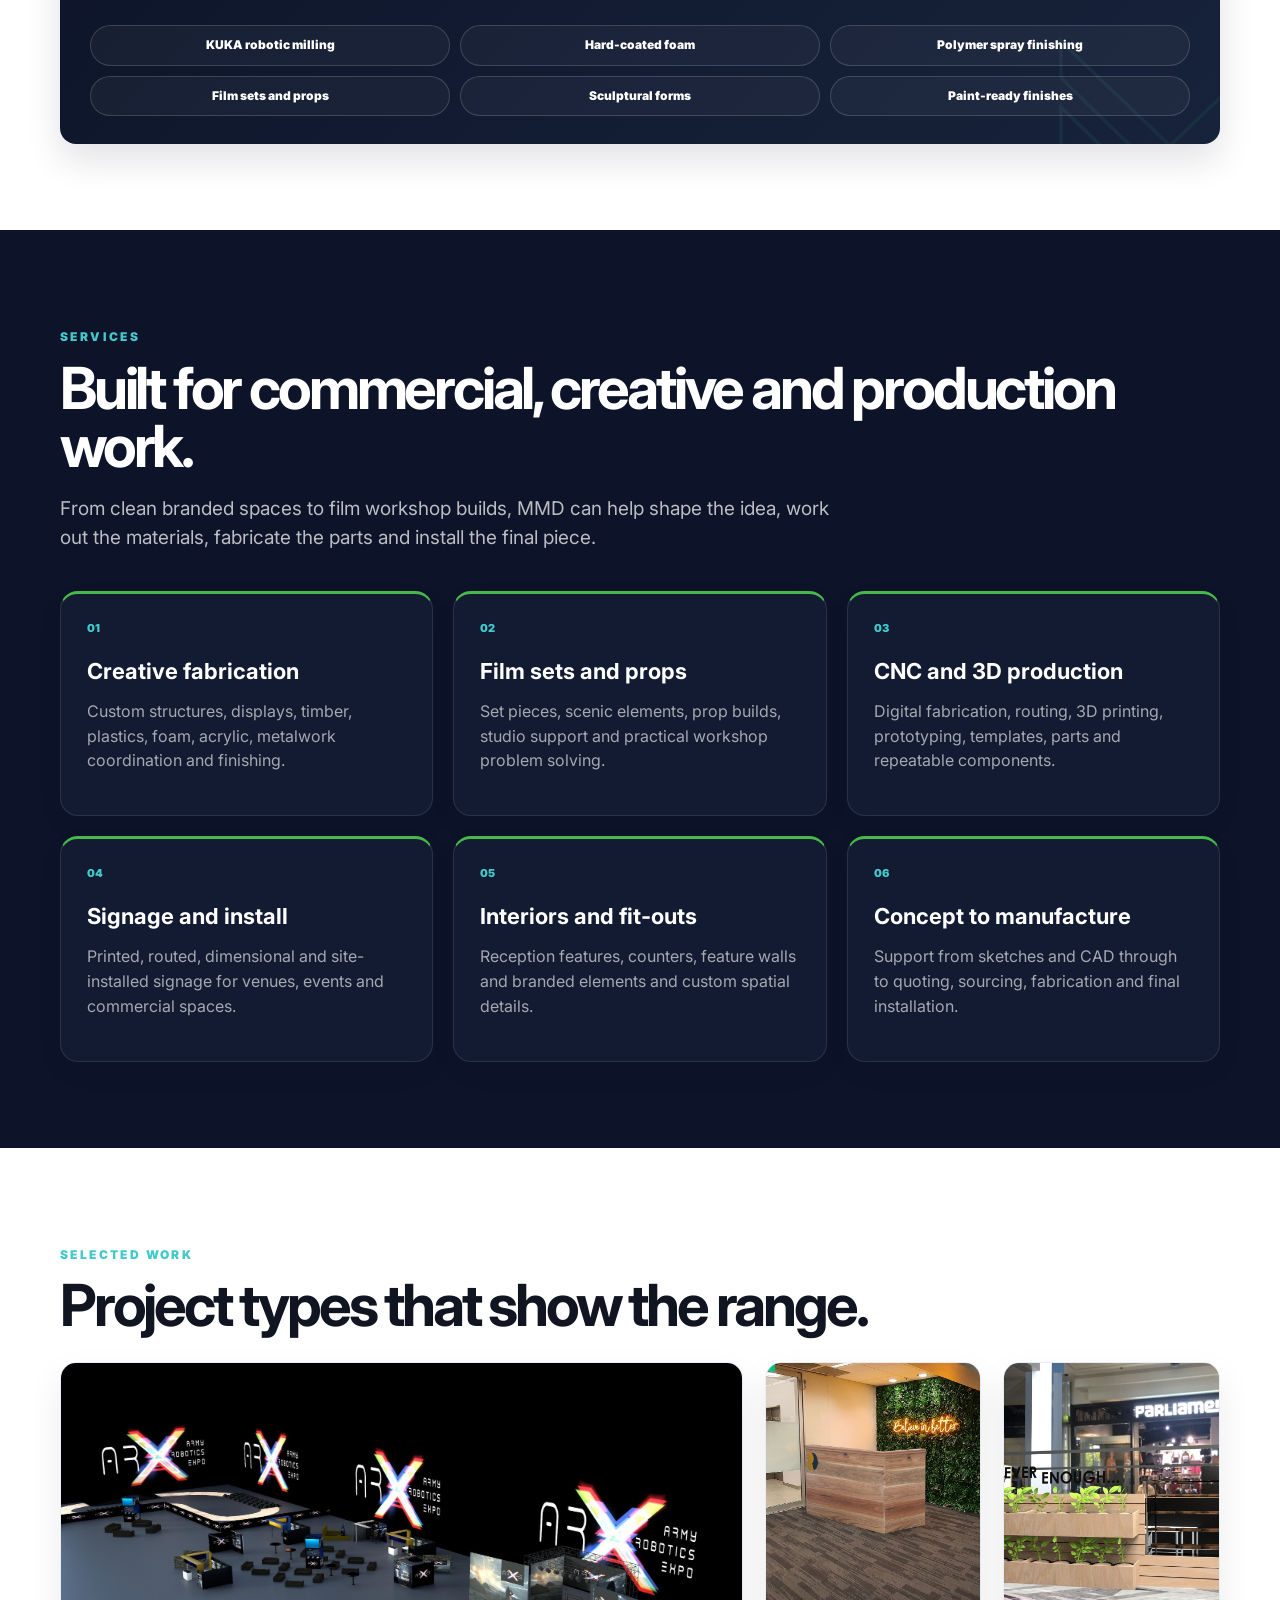
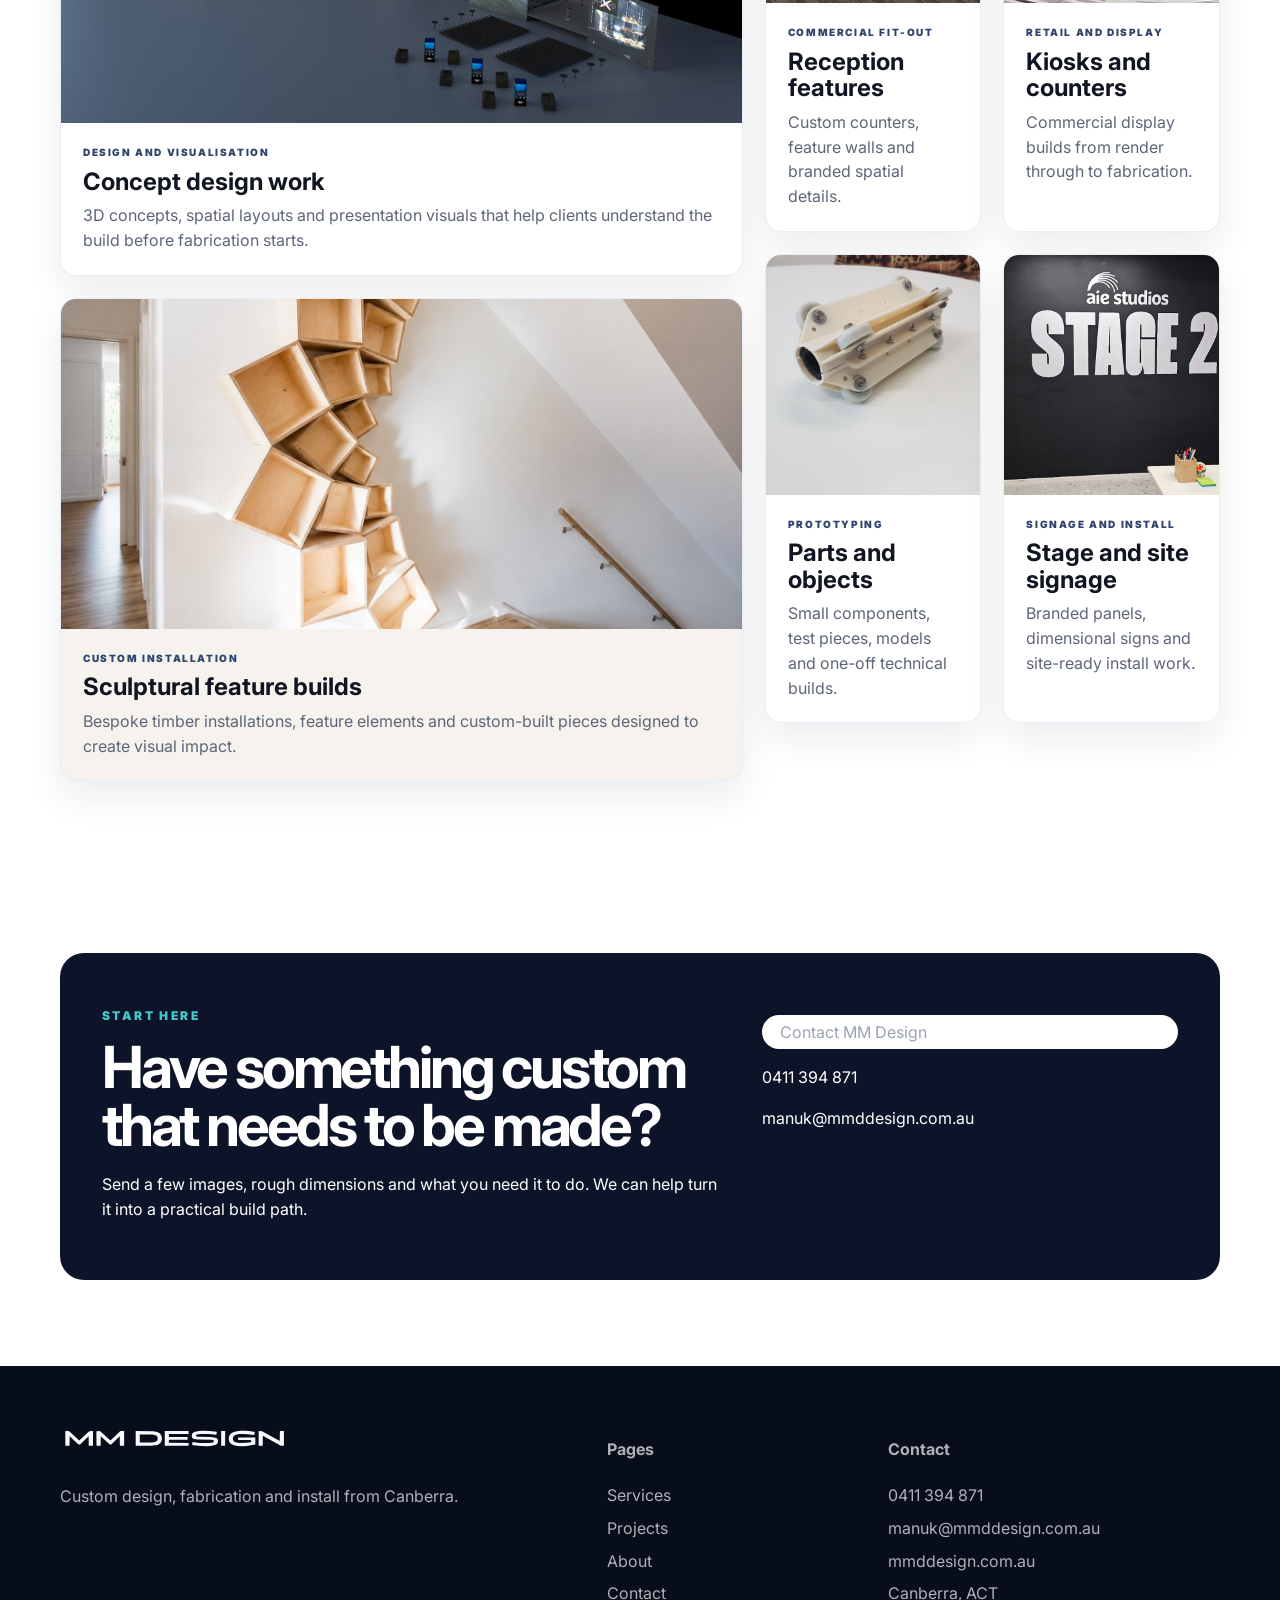
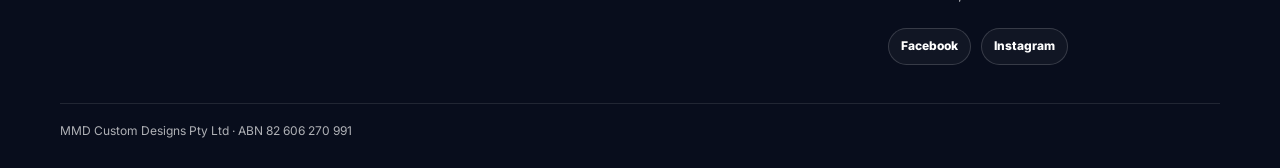
==== commit 3435098b: "Add social links to homepage footer" ====
--- a/index.html
+++ b/index.html
@@ -1 +1 @@
-<!doctype html><html lang="en-AU"><head><meta charset="utf-8"><meta name="viewport" content="width=device-width, initial-scale=1"><title>MM Design | Custom Design, Fabrication and Install Canberra</title><meta name="description" content="MM Design creates custom design, fabrication, signage, sets, props and install work in Canberra."><link rel="canonical" href="https://manukmmd.github.io/Website/"><link rel="icon" type="image/svg+xml" href="assets/logos/favicon.svg"><link rel="apple-touch-icon" href="assets/logos/mm-brand-mark.png"><meta property="og:site_name" content="MM Design"><meta property="og:type" content="website"><meta property="og:title" content="MM Design | Custom Design, Fabrication and Install Canberra"><meta property="og:description" content="MM Design creates custom design, fabrication, signage, sets, props and install work in Canberra."><meta property="og:url" content="https://manukmmd.github.io/Website/"><meta property="og:image" content="https://manukmmd.github.io/Website/assets/images/final/led-mountain.jpg"><meta name="twitter:card" content="summary_large_image"><meta name="twitter:title" content="MM Design | Custom Design, Fabrication and Install Canberra"><meta name="twitter:description" content="Custom design, fabrication, signage, sets, props and install work in Canberra."><meta name="twitter:image" content="https://manukmmd.github.io/Website/assets/images/final/led-mountain.jpg"><link rel="preconnect" href="https://fonts.googleapis.com"><link rel="preconnect" href="https://fonts.gstatic.com" crossorigin><link href="https://fonts.googleapis.com/css2?family=Inter:wght@400;500;700;800;900&display=swap" rel="stylesheet"><link rel="stylesheet" href="assets/css/styles.css"><link rel="stylesheet" href="assets/css/mark-tune.css"></head><body><header class="site-header"><div class="container nav"><a class="brand" href="index.html"><img src="assets/logos/mm-design-logo-white.png" alt="MM Design"></a><nav class="nav-links"><a href="services.html">Services</a><a href="projects.html">Projects</a><a href="about.html">About</a><a class="nav-cta" href="contact.html">Contact</a></nav></div></header><main><section class="hero"><img class="hero-bg" src="assets/images/final/led-mountain.jpg" alt="LED production environment"><div class="container"><p class="eyebrow">Canberra design · fabrication · install</p><h1>Custom builds made from concept to install.</h1><p>MM Design creates practical, high-impact custom work for sets, props, signage, commercial spaces, prototypes and one-off creative builds.</p><a class="btn btn-primary" href="projects.html">View projects</a><a class="btn" href="contact.html">Start a build</a></div></section><section class="section"><div class="container split"><div><p class="kicker">What we do</p><h2>Design thinking with workshop capability.</h2><p class="lead muted">We bring the design, problem solving, fabrication and install together so the job can move from rough idea to finished object without getting lost between trades.</p><p class="note">Best suited for projects that need a custom solution, fast iteration and a team that can actually make the thing work.</p></div><div class="image-panel"><img src="assets/images/final/kuka-foam.jpg" alt="KUKA robotic fabrication"></div></div></section><section class="section capability-section"><div class="container"><div class="capability-panel"><div class="capability-text"><p class="kicker">Specialist capability</p><h3>Large-format KUKA robotic milling and polymer spray finishing in Canberra.</h3><p>From CAD files and foam blocks through to hard-coated, paint-ready forms, MMD can produce sculptural pieces, film props, set elements, prototypes and oversized custom shapes that are difficult to build by hand.</p><ul class="capability-list"><li>KUKA robotic milling</li><li>Hard-coated foam</li><li>Polymer spray finishing</li><li>Film sets and props</li><li>Sculptural forms</li><li>Paint-ready finishes</li></ul></div></div></div></section><section class="section dark"><div class="container"><p class="kicker">Services</p><h2>Built for commercial, creative and production work.</h2><p class="lead">From clean branded spaces to film workshop builds, MMD can help shape the idea, work out the materials, fabricate the parts and install the final piece.</p><div class="service-grid"><article class="card"><span class="num">01</span><h3>Creative fabrication</h3><p>Custom structures, displays, timber, plastics, foam, acrylic, metalwork coordination and finishing.</p></article><article class="card"><span class="num">02</span><h3>Film sets and props</h3><p>Set pieces, scenic elements, prop builds, studio support and practical workshop problem solving.</p></article><article class="card"><span class="num">03</span><h3>CNC and 3D production</h3><p>Digital fabrication, routing, 3D printing, prototyping, templates, parts and repeatable components.</p></article><article class="card"><span class="num">04</span><h3>Signage and install</h3><p>Printed, routed, dimensional and site-installed signage for venues, events and commercial spaces.</p></article><article class="card"><span class="num">05</span><h3>Interiors and fit-outs</h3><p>Reception features, counters, feature walls and branded elements and custom spatial details.</p></article><article class="card"><span class="num">06</span><h3>Concept to manufacture</h3><p>Support from sketches and CAD through to quoting, sourcing, fabrication and final installation.</p></article></div></div></section><section class="section"><div class="container"><p class="kicker">Selected work</p><h2>Project types that show the range.</h2><div class="project-grid"><div class="project-main"><article class="project-card big"><img src="assets/images/final/design-visualisation.jpg" alt="3D exhibition concept design"><div class="copy"><div class="tag">Design and visualisation</div><h3>Concept design work</h3><p>3D concepts, spatial layouts and presentation visuals that help clients understand the build before fabrication starts.</p></div></article><article class="project-card sculptural-card"><div class="project-image-frame"><img src="assets/images/final/sculptural-feature-build.jpg" alt="Sculptural timber feature installation"></div><div class="copy"><div class="tag">Custom installation</div><h3>Sculptural feature builds</h3><p>Bespoke timber installations, feature elements and custom-built pieces designed to create visual impact.</p></div></article></div><div class="project-stack"><article class="project-card"><img src="assets/images/final/rd-reception.jpg" alt="Reception feature"><div class="copy"><div class="tag">Commercial fit-out</div><h3>Reception features</h3><p>Custom counters, feature walls and branded spatial details.</p></div></article><article class="project-card"><img src="assets/images/final/empanada-kiosk.jpg" alt="Retail kiosk"><div class="copy"><div class="tag">Retail and display</div><h3>Kiosks and counters</h3><p>Commercial display builds from render through to fabrication.</p></div></article><article class="project-card"><img src="assets/images/final/prototype-part.jpg" alt="Prototype part"><div class="copy"><div class="tag">Prototyping</div><h3>Parts and objects</h3><p>Small components, test pieces, models and one-off technical builds.</p></div></article><article class="project-card"><img src="assets/images/final/stage2-signage.jpg" alt="Stage signage"><div class="copy"><div class="tag">Signage and install</div><h3>Stage and site signage</h3><p>Branded panels, dimensional signs and site-ready install work.</p></div></article></div></div></div></section><section class="section"><div class="container contact-box"><div><p class="kicker">Start here</p><h2>Have something custom that needs to be made?</h2><p>Send a few images, rough dimensions and what you need it to do. We can help turn it into a practical build path.</p></div><div><div class="contact-pill">Contact MM Design</div><p>0411 394 871</p><p>manuk@mmddesign.com.au</p></div></div></section></main><footer class="footer"><div class="container footer-grid"><div><img src="assets/logos/mm-design-logo-white.png" alt="MM Design"><p>Custom design, fabrication and install from Canberra.</p></div><div><h4>Pages</h4><a href="services.html">Services</a><a href="projects.html">Projects</a><a href="about.html">About</a><a href="contact.html">Contact</a></div><div><h4>Contact</h4><span>0411 394 871</span><span>manuk@mmddesign.com.au</span><span>mmddesign.com.au</span><span>Canberra, ACT</span></div></div><div class="container fineprint">MMD Custom Designs Pty Ltd · ABN 82 606 270 991</div></footer></body></html>+<!doctype html><html lang="en-AU"><head><meta charset="utf-8"><meta name="viewport" content="width=device-width, initial-scale=1"><title>MM Design | Custom Design, Fabrication and Install Canberra</title><meta name="description" content="MM Design creates custom design, fabrication, signage, sets, props and install work in Canberra."><link rel="canonical" href="https://manukmmd.github.io/Website/"><link rel="icon" type="image/svg+xml" href="assets/logos/favicon.svg"><link rel="apple-touch-icon" href="assets/logos/mm-brand-mark.png"><meta property="og:site_name" content="MM Design"><meta property="og:type" content="website"><meta property="og:title" content="MM Design | Custom Design, Fabrication and Install Canberra"><meta property="og:description" content="MM Design creates custom design, fabrication, signage, sets, props and install work in Canberra."><meta property="og:url" content="https://manukmmd.github.io/Website/"><meta property="og:image" content="https://manukmmd.github.io/Website/assets/images/final/led-mountain.jpg"><meta name="twitter:card" content="summary_large_image"><meta name="twitter:title" content="MM Design | Custom Design, Fabrication and Install Canberra"><meta name="twitter:description" content="Custom design, fabrication, signage, sets, props and install work in Canberra."><meta name="twitter:image" content="https://manukmmd.github.io/Website/assets/images/final/led-mountain.jpg"><link rel="preconnect" href="https://fonts.googleapis.com"><link rel="preconnect" href="https://fonts.gstatic.com" crossorigin><link href="https://fonts.googleapis.com/css2?family=Inter:wght@400;500;700;800;900&display=swap" rel="stylesheet"><link rel="stylesheet" href="assets/css/styles.css"><link rel="stylesheet" href="assets/css/mark-tune.css"></head><body><header class="site-header"><div class="container nav"><a class="brand" href="index.html"><img src="assets/logos/mm-design-logo-white.png" alt="MM Design"></a><nav class="nav-links"><a href="services.html">Services</a><a href="projects.html">Projects</a><a href="about.html">About</a><a class="nav-cta" href="contact.html">Contact</a></nav></div></header><main><section class="hero"><img class="hero-bg" src="assets/images/final/led-mountain.jpg" alt="LED production environment"><div class="container"><p class="eyebrow">Canberra design · fabrication · install</p><h1>Custom builds made from concept to install.</h1><p>MM Design creates practical, high-impact custom work for sets, props, signage, commercial spaces, prototypes and one-off creative builds.</p><a class="btn btn-primary" href="projects.html">View projects</a><a class="btn" href="contact.html">Start a build</a></div></section><section class="section"><div class="container split"><div><p class="kicker">What we do</p><h2>Design thinking with workshop capability.</h2><p class="lead muted">We bring the design, problem solving, fabrication and install together so the job can move from rough idea to finished object without getting lost between trades.</p><p class="note">Best suited for projects that need a custom solution, fast iteration and a team that can actually make the thing work.</p></div><div class="image-panel"><img src="assets/images/final/kuka-foam.jpg" alt="KUKA robotic fabrication"></div></div></section><section class="section capability-section"><div class="container"><div class="capability-panel"><div class="capability-text"><p class="kicker">Specialist capability</p><h3>Large-format KUKA robotic milling and polymer spray finishing in Canberra.</h3><p>From CAD files and foam blocks through to hard-coated, paint-ready forms, MMD can produce sculptural pieces, film props, set elements, prototypes and oversized custom shapes that are difficult to build by hand.</p><ul class="capability-list"><li>KUKA robotic milling</li><li>Hard-coated foam</li><li>Polymer spray finishing</li><li>Film sets and props</li><li>Sculptural forms</li><li>Paint-ready finishes</li></ul></div></div></div></section><section class="section dark"><div class="container"><p class="kicker">Services</p><h2>Built for commercial, creative and production work.</h2><p class="lead">From clean branded spaces to film workshop builds, MMD can help shape the idea, work out the materials, fabricate the parts and install the final piece.</p><div class="service-grid"><article class="card"><span class="num">01</span><h3>Creative fabrication</h3><p>Custom structures, displays, timber, plastics, foam, acrylic, metalwork coordination and finishing.</p></article><article class="card"><span class="num">02</span><h3>Film sets and props</h3><p>Set pieces, scenic elements, prop builds, studio support and practical workshop problem solving.</p></article><article class="card"><span class="num">03</span><h3>CNC and 3D production</h3><p>Digital fabrication, routing, 3D printing, prototyping, templates, parts and repeatable components.</p></article><article class="card"><span class="num">04</span><h3>Signage and install</h3><p>Printed, routed, dimensional and site-installed signage for venues, events and commercial spaces.</p></article><article class="card"><span class="num">05</span><h3>Interiors and fit-outs</h3><p>Reception features, counters, feature walls and branded elements and custom spatial details.</p></article><article class="card"><span class="num">06</span><h3>Concept to manufacture</h3><p>Support from sketches and CAD through to quoting, sourcing, fabrication and final installation.</p></article></div></div></section><section class="section"><div class="container"><p class="kicker">Selected work</p><h2>Project types that show the range.</h2><div class="project-grid"><div class="project-main"><article class="project-card big"><img src="assets/images/final/design-visualisation.jpg" alt="3D exhibition concept design"><div class="copy"><div class="tag">Design and visualisation</div><h3>Concept design work</h3><p>3D concepts, spatial layouts and presentation visuals that help clients understand the build before fabrication starts.</p></div></article><article class="project-card sculptural-card"><div class="project-image-frame"><img src="assets/images/final/sculptural-feature-build.jpg" alt="Sculptural timber feature installation"></div><div class="copy"><div class="tag">Custom installation</div><h3>Sculptural feature builds</h3><p>Bespoke timber installations, feature elements and custom-built pieces designed to create visual impact.</p></div></article></div><div class="project-stack"><article class="project-card"><img src="assets/images/final/rd-reception.jpg" alt="Reception feature"><div class="copy"><div class="tag">Commercial fit-out</div><h3>Reception features</h3><p>Custom counters, feature walls and branded spatial details.</p></div></article><article class="project-card"><img src="assets/images/final/empanada-kiosk.jpg" alt="Retail kiosk"><div class="copy"><div class="tag">Retail and display</div><h3>Kiosks and counters</h3><p>Commercial display builds from render through to fabrication.</p></div></article><article class="project-card"><img src="assets/images/final/prototype-part.jpg" alt="Prototype part"><div class="copy"><div class="tag">Prototyping</div><h3>Parts and objects</h3><p>Small components, test pieces, models and one-off technical builds.</p></div></article><article class="project-card"><img src="assets/images/final/stage2-signage.jpg" alt="Stage signage"><div class="copy"><div class="tag">Signage and install</div><h3>Stage and site signage</h3><p>Branded panels, dimensional signs and site-ready install work.</p></div></article></div></div></div></section><section class="section"><div class="container contact-box"><div><p class="kicker">Start here</p><h2>Have something custom that needs to be made?</h2><p>Send a few images, rough dimensions and what you need it to do. We can help turn it into a practical build path.</p></div><div><div class="contact-pill">Contact MM Design</div><p>0411 394 871</p><p>manuk@mmddesign.com.au</p></div></div></section></main><footer class="footer"><div class="container footer-grid"><div><img src="assets/logos/mm-design-logo-white.png" alt="MM Design"><p>Custom design, fabrication and install from Canberra.</p></div><div><h4>Pages</h4><a href="services.html">Services</a><a href="projects.html">Projects</a><a href="about.html">About</a><a href="contact.html">Contact</a></div><div><h4>Contact</h4><span>0411 394 871</span><span>manuk@mmddesign.com.au</span><span>mmddesign.com.au</span><span>Canberra, ACT</span><div class="social-links"><a href="https://www.facebook.com/MMD.social" target="_blank" rel="noopener">Facebook</a><a href="https://www.instagram.com/manuk.mmd/" target="_blank" rel="noopener">Instagram</a></div></div></div><div class="container fineprint">MMD Custom Designs Pty Ltd · ABN 82 606 270 991</div></footer></body></html>
--- a/assets/css/mark-tune.css
+++ b/assets/css/mark-tune.css
@@ -1 +1 @@
-.brand{display:block!important;width:230px!important;height:46px!important;background:url('../logos/mm-design-logo-white.svg') left center/contain no-repeat!important}.brand img{display:none!important}.footer-grid>div:first-child img{display:none!important}.footer-grid>div:first-child:before{content:"";display:block;width:230px;height:46px;margin-bottom:22px;background:url('../logos/mm-design-logo-white.svg') left center/contain no-repeat}.hero:before,.page-hero:before{right:-2vw!important;top:11%!important;width:min(54vw,760px)!important;height:74%!important;opacity:.22!important;background:url('../logos/mm-brand-mark.png') center/contain no-repeat!important}.hero .container,.page-hero .container{max-width:1160px}.project-main{display:grid;gap:22px}.sculptural-card{background:#f6f3ee}.project-image-frame{height:330px;overflow:hidden;background:#f6f3ee}.project-image-frame img{width:100%;height:100%;object-fit:cover!important;object-position:center center!important;transform:none!important;padding:0!important}.gallery{align-items:stretch}.gallery figure{min-height:0!important;aspect-ratio:4/3;border:1px solid #e8edf5;box-shadow:0 16px 34px rgba(13,20,41,.09);background:#f3f6fb}.gallery figure.span-8{aspect-ratio:16/7}.gallery img{width:100%!important;height:100%!important;object-fit:cover!important;transform:none!important;padding:0!important}.gallery figcaption{left:14px!important;right:14px!important;bottom:14px!important;background:rgba(13,20,41,.92)!important;border-radius:10px!important;padding:12px 14px!important;font-size:14px;line-height:1.15}.gallery img[src$='box-office.jpg']{object-position:center 36%!important}.gallery img[src$='prototype-part.jpg']{object-fit:contain!important;object-position:center center!important;background:#f7f8fb!important;padding:28px!important}.gallery img[src$='drinks-cabinet.jpg']{object-position:center 46%!important}.capability-section{padding-top:10px}.capability-panel{border-radius:16px;background:linear-gradient(135deg,#0d1429,#17233b);color:#fff;padding:28px 30px;box-shadow:0 16px 36px rgba(13,20,41,.12);overflow:hidden;position:relative;display:block}.capability-panel:after{content:"";position:absolute;right:-80px;bottom:-90px;width:260px;height:220px;background:url('../logos/mm-brand-mark.png') center/contain no-repeat;opacity:.08;pointer-events:none}.capability-text{position:relative;z-index:1}.capability-panel h3{font-size:28px;line-height:1.05;margin:8px 0 10px;letter-spacing:-.03em}.capability-panel p{color:rgba(255,255,255,.72);margin:0;max-width:760px}.capability-list{list-style:none;display:grid;grid-template-columns:repeat(3,1fr);gap:10px;margin:22px 0 0;padding:0;position:relative;z-index:1}.capability-list li{border:1px solid rgba(255,255,255,.16);border-radius:999px;padding:10px 12px;font-size:12px;font-weight:900;text-align:center;color:#fff;background:rgba(255,255,255,.04)}@media(max-width:900px){.brand{width:190px!important;height:40px!important}.footer-grid>div:first-child:before{width:190px;height:40px}.hero:before,.page-hero:before{right:-34vw!important;top:28%!important;width:92vw!important;height:50%!important;opacity:.12!important}.project-image-frame{height:280px}.gallery figure,.gallery figure.span-8{aspect-ratio:4/3}.gallery img[src$='prototype-part.jpg']{padding:20px!important}.capability-list{grid-template-columns:1fr}.capability-panel{padding:24px}}+.brand{display:block!important;width:230px!important;height:46px!important;background:url('../logos/mm-design-logo-white.svg') left center/contain no-repeat!important}.brand img{display:none!important}.footer-grid>div:first-child img{display:none!important}.footer-grid>div:first-child:before{content:"";display:block;width:230px;height:46px;margin-bottom:22px;background:url('../logos/mm-design-logo-white.svg') left center/contain no-repeat}.social-links{display:flex;gap:10px;flex-wrap:wrap;margin-top:14px}.social-links a{display:inline-flex;align-items:center;justify-content:center;border:1px solid rgba(255,255,255,.16);border-radius:999px;padding:8px 12px;color:#fff!important;text-decoration:none;font-weight:800;font-size:12px;background:rgba(255,255,255,.04)}.social-links a:hover{border-color:#43c9ca;color:#43c9ca!important}.hero:before,.page-hero:before{right:-2vw!important;top:11%!important;width:min(54vw,760px)!important;height:74%!important;opacity:.22!important;background:url('../logos/mm-brand-mark.png') center/contain no-repeat!important}.hero .container,.page-hero .container{max-width:1160px}.project-main{display:grid;gap:22px}.sculptural-card{background:#f6f3ee}.project-image-frame{height:330px;overflow:hidden;background:#f6f3ee}.project-image-frame img{width:100%;height:100%;object-fit:cover!important;object-position:center center!important;transform:none!important;padding:0!important}.gallery{align-items:stretch}.gallery figure{min-height:0!important;aspect-ratio:4/3;border:1px solid #e8edf5;box-shadow:0 16px 34px rgba(13,20,41,.09);background:#f3f6fb}.gallery figure.span-8{aspect-ratio:16/7}.gallery img{width:100%!important;height:100%!important;object-fit:cover!important;transform:none!important;padding:0!important}.gallery figcaption{left:14px!important;right:14px!important;bottom:14px!important;background:rgba(13,20,41,.92)!important;border-radius:10px!important;padding:12px 14px!important;font-size:14px;line-height:1.15}.gallery img[src$='box-office.jpg']{object-position:center 36%!important}.gallery img[src$='prototype-part.jpg']{object-fit:contain!important;object-position:center center!important;background:#f7f8fb!important;padding:28px!important}.gallery img[src$='drinks-cabinet.jpg']{object-position:center 46%!important}.capability-section{padding-top:10px}.capability-panel{border-radius:16px;background:linear-gradient(135deg,#0d1429,#17233b);color:#fff;padding:28px 30px;box-shadow:0 16px 36px rgba(13,20,41,.12);overflow:hidden;position:relative;display:block}.capability-panel:after{content:"";position:absolute;right:-80px;bottom:-90px;width:260px;height:220px;background:url('../logos/mm-brand-mark.png') center/contain no-repeat;opacity:.08;pointer-events:none}.capability-text{position:relative;z-index:1}.capability-panel h3{font-size:28px;line-height:1.05;margin:8px 0 10px;letter-spacing:-.03em}.capability-panel p{color:rgba(255,255,255,.72);margin:0;max-width:760px}.capability-list{list-style:none;display:grid;grid-template-columns:repeat(3,1fr);gap:10px;margin:22px 0 0;padding:0;position:relative;z-index:1}.capability-list li{border:1px solid rgba(255,255,255,.16);border-radius:999px;padding:10px 12px;font-size:12px;font-weight:900;text-align:center;color:#fff;background:rgba(255,255,255,.04)}@media(max-width:900px){.brand{width:190px!important;height:40px!important}.footer-grid>div:first-child:before{width:190px;height:40px}.hero:before,.page-hero:before{right:-34vw!important;top:28%!important;width:92vw!important;height:50%!important;opacity:.12!important}.project-image-frame{height:280px}.gallery figure,.gallery figure.span-8{aspect-ratio:4/3}.gallery img[src$='prototype-part.jpg']{padding:20px!important}.capability-list{grid-template-columns:1fr}.capability-panel{padding:24px}}
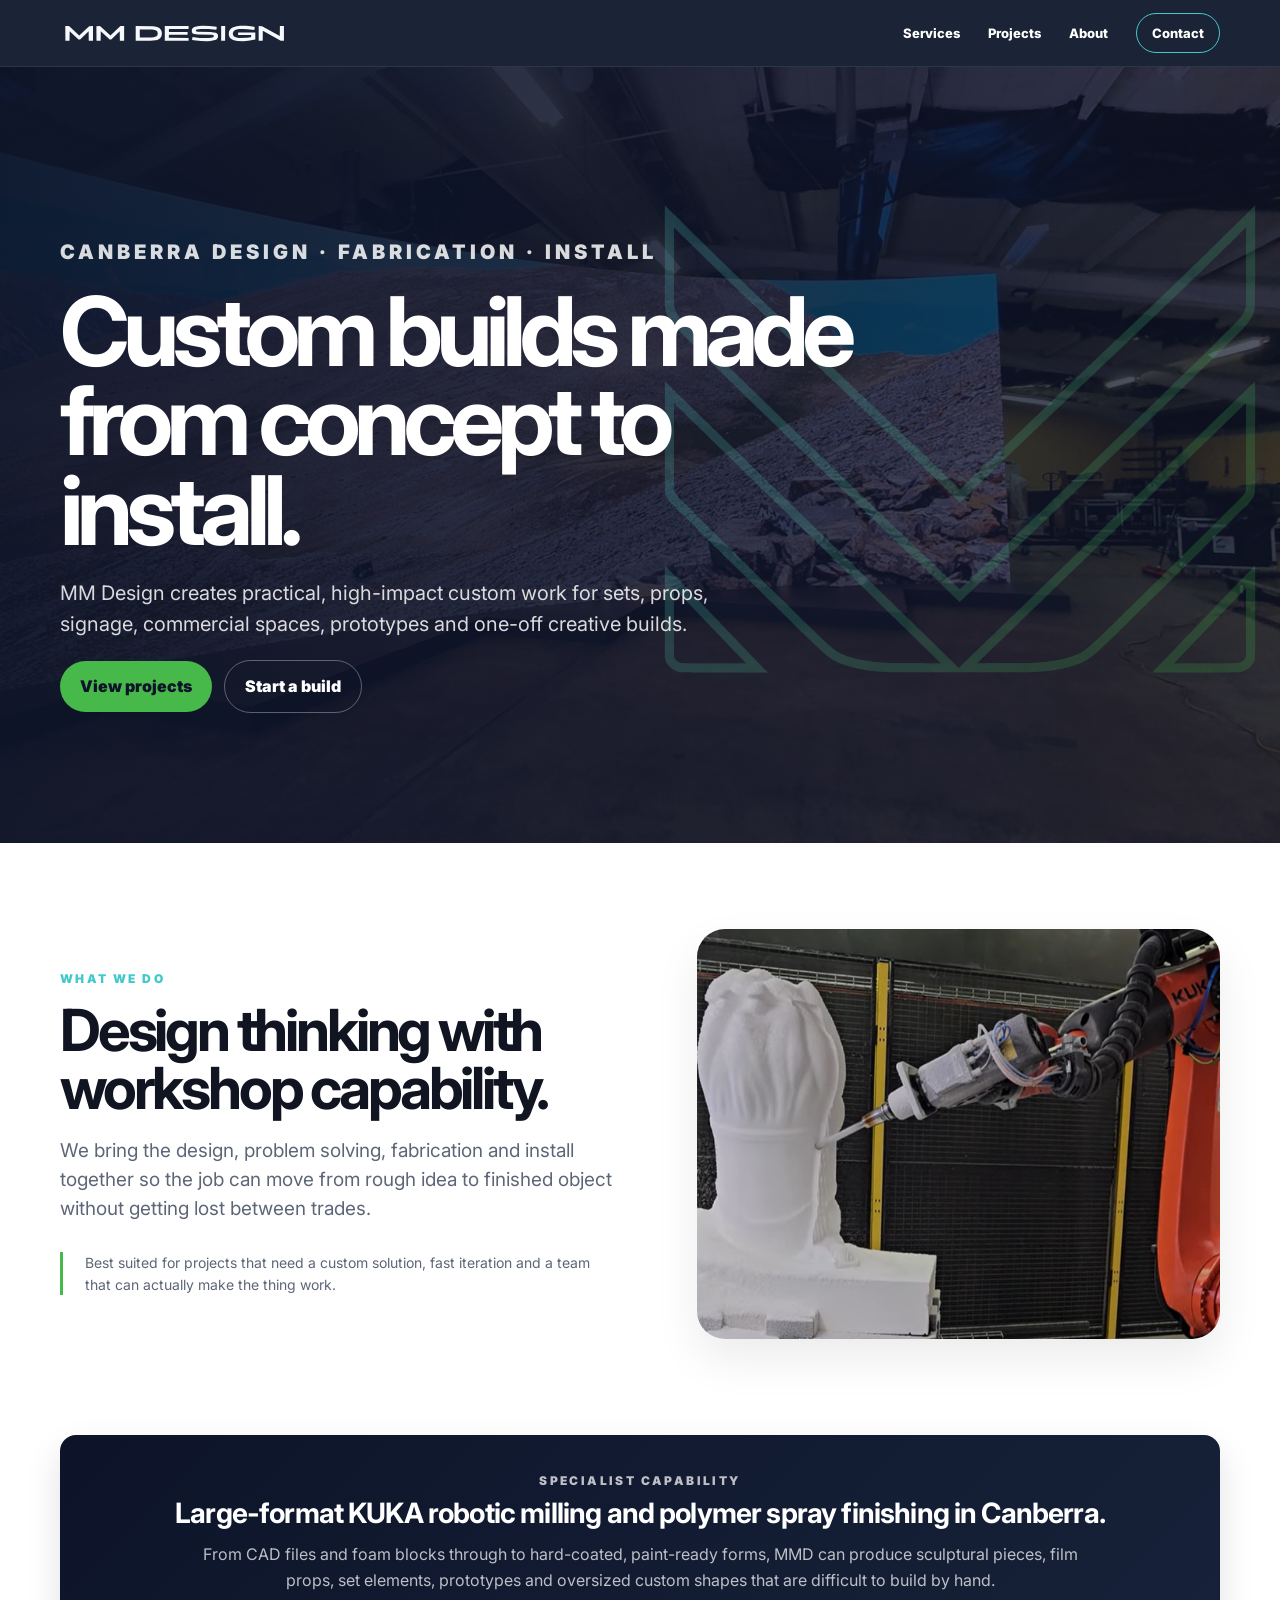
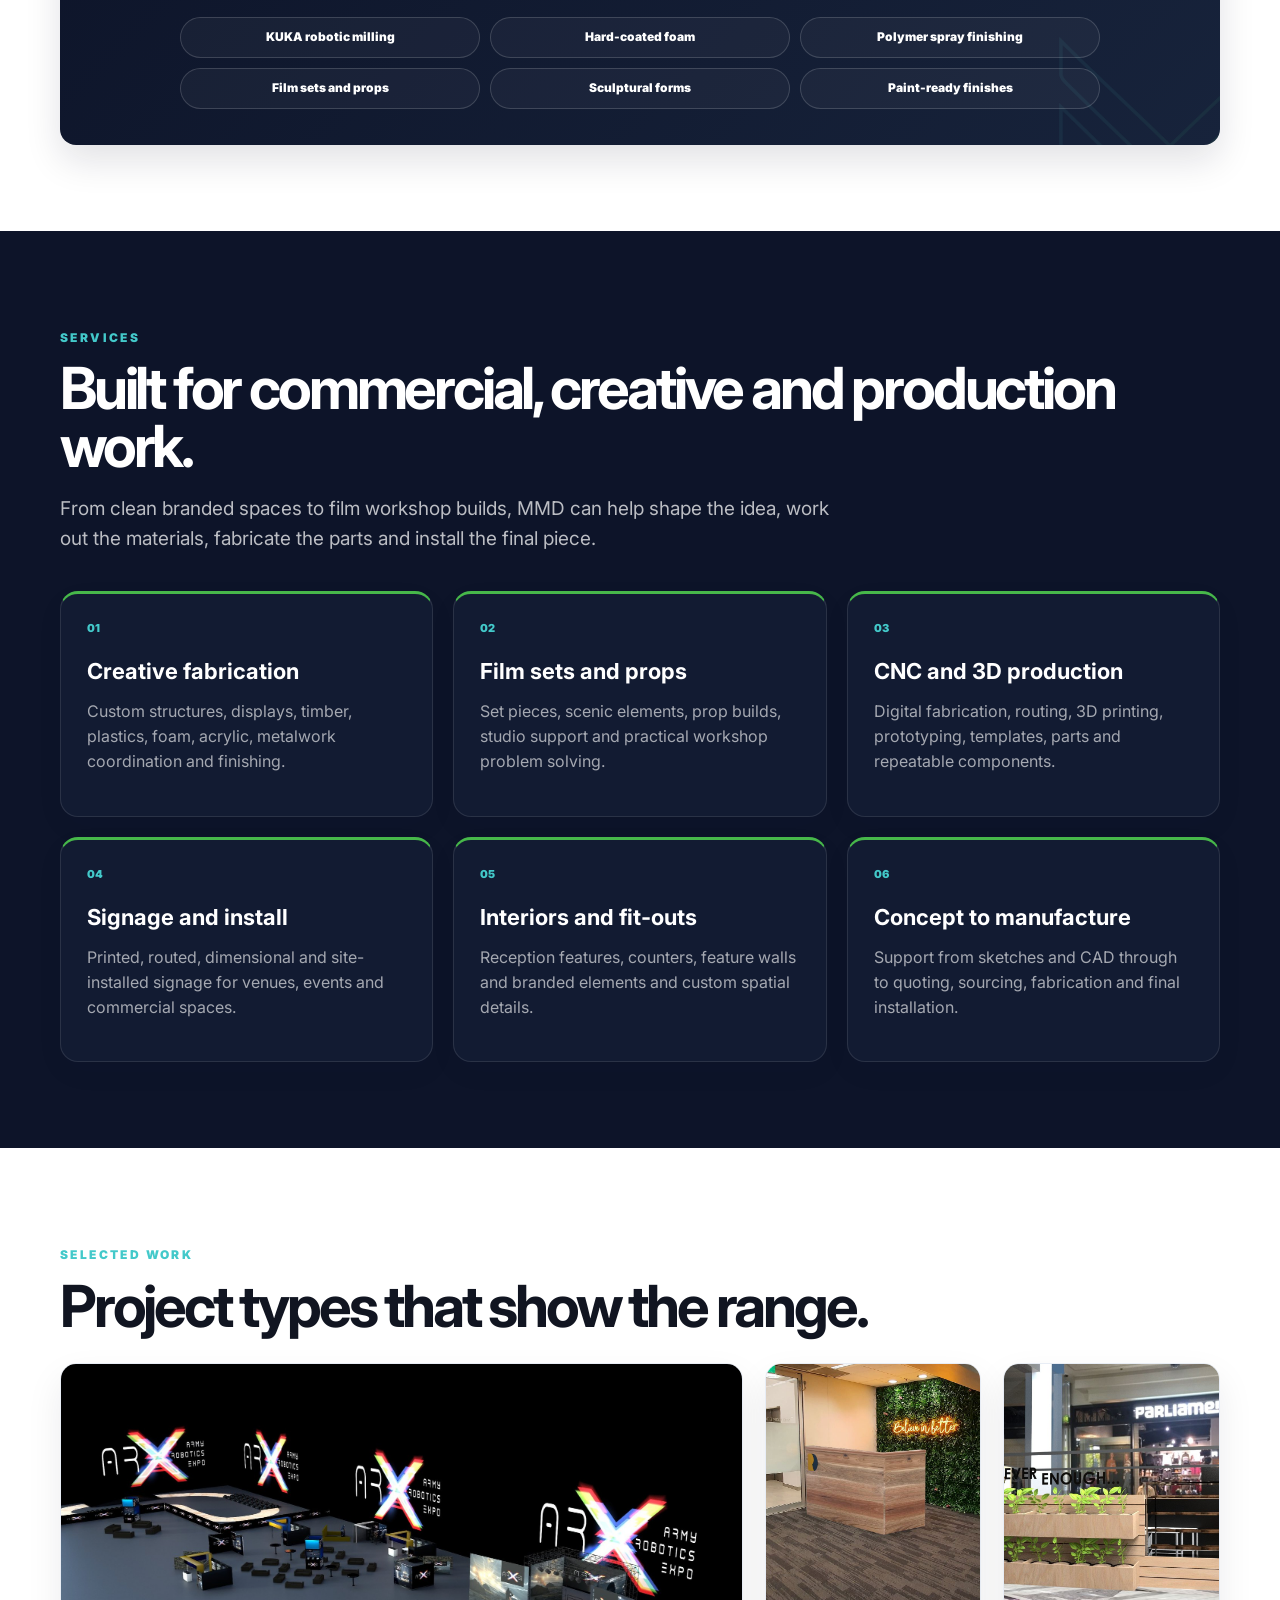
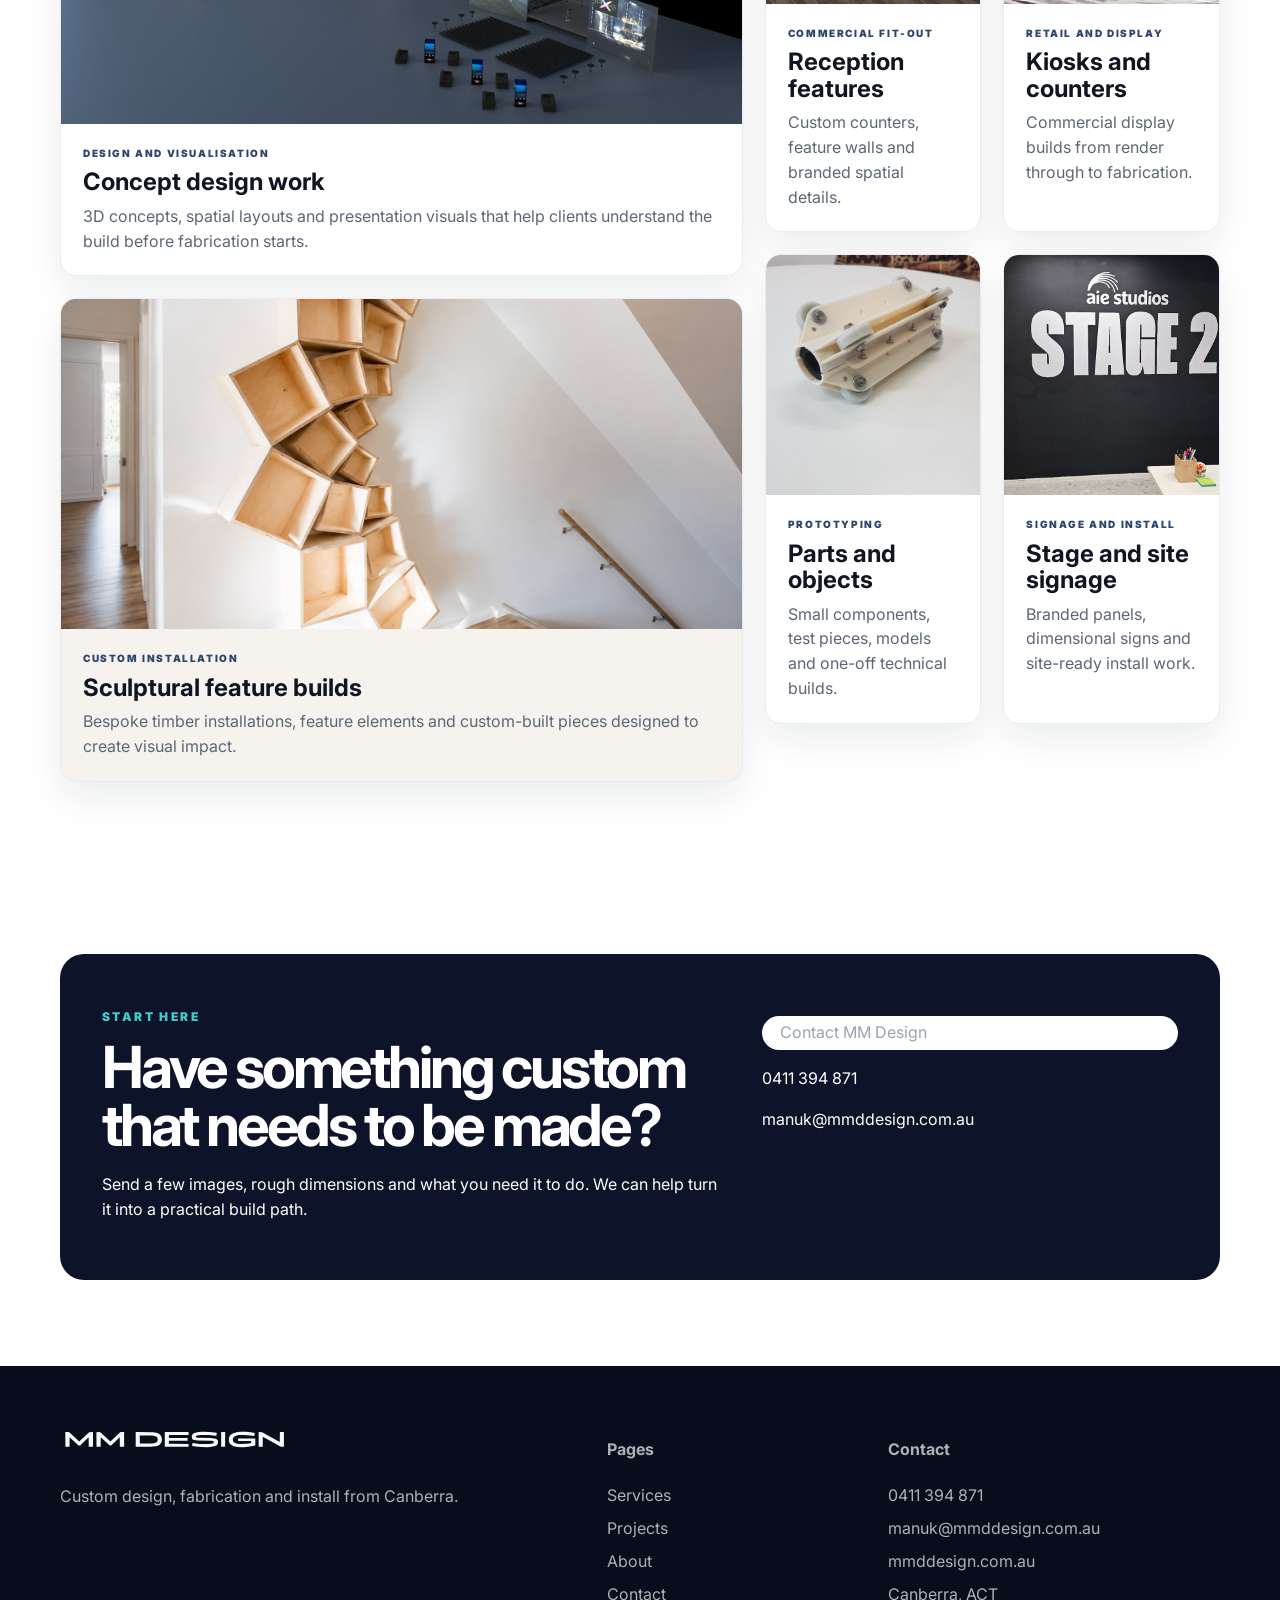
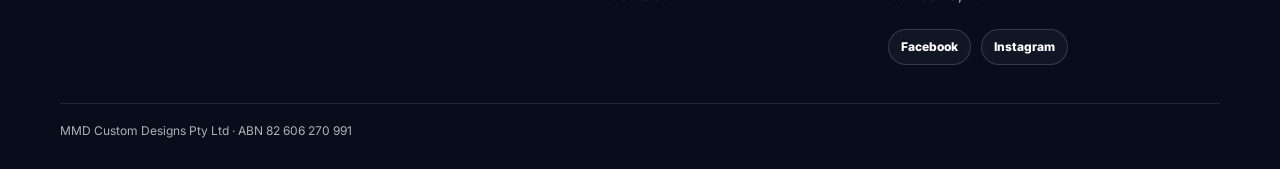
==== commit af7ef30d: "Align canonical URLs and fix missing logo image" ====
--- a/index.html
+++ b/index.html
@@ -1 +1 @@
-<!doctype html><html lang="en-AU"><head><meta charset="utf-8"><meta name="viewport" content="width=device-width, initial-scale=1"><title>MM Design | Custom Design, Fabrication and Install Canberra</title><meta name="description" content="MM Design creates custom design, fabrication, signage, sets, props and install work in Canberra."><link rel="canonical" href="https://manukmmd.github.io/Website/"><link rel="icon" type="image/svg+xml" href="assets/logos/favicon.svg"><link rel="apple-touch-icon" href="assets/logos/mm-brand-mark.png"><meta property="og:site_name" content="MM Design"><meta property="og:type" content="website"><meta property="og:title" content="MM Design | Custom Design, Fabrication and Install Canberra"><meta property="og:description" content="MM Design creates custom design, fabrication, signage, sets, props and install work in Canberra."><meta property="og:url" content="https://manukmmd.github.io/Website/"><meta property="og:image" content="https://manukmmd.github.io/Website/assets/images/final/led-mountain.jpg"><meta name="twitter:card" content="summary_large_image"><meta name="twitter:title" content="MM Design | Custom Design, Fabrication and Install Canberra"><meta name="twitter:description" content="Custom design, fabrication, signage, sets, props and install work in Canberra."><meta name="twitter:image" content="https://manukmmd.github.io/Website/assets/images/final/led-mountain.jpg"><link rel="preconnect" href="https://fonts.googleapis.com"><link rel="preconnect" href="https://fonts.gstatic.com" crossorigin><link href="https://fonts.googleapis.com/css2?family=Inter:wght@400;500;700;800;900&display=swap" rel="stylesheet"><link rel="stylesheet" href="assets/css/styles.css"><link rel="stylesheet" href="assets/css/mark-tune.css"></head><body><header class="site-header"><div class="container nav"><a class="brand" href="index.html"><img src="assets/logos/mm-design-logo-white.png" alt="MM Design"></a><nav class="nav-links"><a href="services.html">Services</a><a href="projects.html">Projects</a><a href="about.html">About</a><a class="nav-cta" href="contact.html">Contact</a></nav></div></header><main><section class="hero"><img class="hero-bg" src="assets/images/final/led-mountain.jpg" alt="LED production environment"><div class="container"><p class="eyebrow">Canberra design · fabrication · install</p><h1>Custom builds made from concept to install.</h1><p>MM Design creates practical, high-impact custom work for sets, props, signage, commercial spaces, prototypes and one-off creative builds.</p><a class="btn btn-primary" href="projects.html">View projects</a><a class="btn" href="contact.html">Start a build</a></div></section><section class="section"><div class="container split"><div><p class="kicker">What we do</p><h2>Design thinking with workshop capability.</h2><p class="lead muted">We bring the design, problem solving, fabrication and install together so the job can move from rough idea to finished object without getting lost between trades.</p><p class="note">Best suited for projects that need a custom solution, fast iteration and a team that can actually make the thing work.</p></div><div class="image-panel"><img src="assets/images/final/kuka-foam.jpg" alt="KUKA robotic fabrication"></div></div></section><section class="section capability-section"><div class="container"><div class="capability-panel"><div class="capability-text"><p class="kicker">Specialist capability</p><h3>Large-format KUKA robotic milling and polymer spray finishing in Canberra.</h3><p>From CAD files and foam blocks through to hard-coated, paint-ready forms, MMD can produce sculptural pieces, film props, set elements, prototypes and oversized custom shapes that are difficult to build by hand.</p><ul class="capability-list"><li>KUKA robotic milling</li><li>Hard-coated foam</li><li>Polymer spray finishing</li><li>Film sets and props</li><li>Sculptural forms</li><li>Paint-ready finishes</li></ul></div></div></div></section><section class="section dark"><div class="container"><p class="kicker">Services</p><h2>Built for commercial, creative and production work.</h2><p class="lead">From clean branded spaces to film workshop builds, MMD can help shape the idea, work out the materials, fabricate the parts and install the final piece.</p><div class="service-grid"><article class="card"><span class="num">01</span><h3>Creative fabrication</h3><p>Custom structures, displays, timber, plastics, foam, acrylic, metalwork coordination and finishing.</p></article><article class="card"><span class="num">02</span><h3>Film sets and props</h3><p>Set pieces, scenic elements, prop builds, studio support and practical workshop problem solving.</p></article><article class="card"><span class="num">03</span><h3>CNC and 3D production</h3><p>Digital fabrication, routing, 3D printing, prototyping, templates, parts and repeatable components.</p></article><article class="card"><span class="num">04</span><h3>Signage and install</h3><p>Printed, routed, dimensional and site-installed signage for venues, events and commercial spaces.</p></article><article class="card"><span class="num">05</span><h3>Interiors and fit-outs</h3><p>Reception features, counters, feature walls and branded elements and custom spatial details.</p></article><article class="card"><span class="num">06</span><h3>Concept to manufacture</h3><p>Support from sketches and CAD through to quoting, sourcing, fabrication and final installation.</p></article></div></div></section><section class="section"><div class="container"><p class="kicker">Selected work</p><h2>Project types that show the range.</h2><div class="project-grid"><div class="project-main"><article class="project-card big"><img src="assets/images/final/design-visualisation.jpg" alt="3D exhibition concept design"><div class="copy"><div class="tag">Design and visualisation</div><h3>Concept design work</h3><p>3D concepts, spatial layouts and presentation visuals that help clients understand the build before fabrication starts.</p></div></article><article class="project-card sculptural-card"><div class="project-image-frame"><img src="assets/images/final/sculptural-feature-build.jpg" alt="Sculptural timber feature installation"></div><div class="copy"><div class="tag">Custom installation</div><h3>Sculptural feature builds</h3><p>Bespoke timber installations, feature elements and custom-built pieces designed to create visual impact.</p></div></article></div><div class="project-stack"><article class="project-card"><img src="assets/images/final/rd-reception.jpg" alt="Reception feature"><div class="copy"><div class="tag">Commercial fit-out</div><h3>Reception features</h3><p>Custom counters, feature walls and branded spatial details.</p></div></article><article class="project-card"><img src="assets/images/final/empanada-kiosk.jpg" alt="Retail kiosk"><div class="copy"><div class="tag">Retail and display</div><h3>Kiosks and counters</h3><p>Commercial display builds from render through to fabrication.</p></div></article><article class="project-card"><img src="assets/images/final/prototype-part.jpg" alt="Prototype part"><div class="copy"><div class="tag">Prototyping</div><h3>Parts and objects</h3><p>Small components, test pieces, models and one-off technical builds.</p></div></article><article class="project-card"><img src="assets/images/final/stage2-signage.jpg" alt="Stage signage"><div class="copy"><div class="tag">Signage and install</div><h3>Stage and site signage</h3><p>Branded panels, dimensional signs and site-ready install work.</p></div></article></div></div></div></section><section class="section"><div class="container contact-box"><div><p class="kicker">Start here</p><h2>Have something custom that needs to be made?</h2><p>Send a few images, rough dimensions and what you need it to do. We can help turn it into a practical build path.</p></div><div><div class="contact-pill">Contact MM Design</div><p>0411 394 871</p><p>manuk@mmddesign.com.au</p></div></div></section></main><footer class="footer"><div class="container footer-grid"><div><img src="assets/logos/mm-design-logo-white.png" alt="MM Design"><p>Custom design, fabrication and install from Canberra.</p></div><div><h4>Pages</h4><a href="services.html">Services</a><a href="projects.html">Projects</a><a href="about.html">About</a><a href="contact.html">Contact</a></div><div><h4>Contact</h4><span>0411 394 871</span><span>manuk@mmddesign.com.au</span><span>mmddesign.com.au</span><span>Canberra, ACT</span><div class="social-links"><a href="https://www.facebook.com/MMD.social" target="_blank" rel="noopener">Facebook</a><a href="https://www.instagram.com/manuk.mmd/" target="_blank" rel="noopener">Instagram</a></div></div></div><div class="container fineprint">MMD Custom Designs Pty Ltd · ABN 82 606 270 991</div></footer></body></html>+<!doctype html><html lang="en-AU"><head><meta charset="utf-8"><meta name="viewport" content="width=device-width, initial-scale=1"><title>MM Design | Custom Fabrication, Signage, Sets & Props Canberra</title><meta name="description" content="MM Design is a Canberra custom fabrication studio for signage, sets, props, CNC routing, 3D printing, robotic milling, polymer spray finishing and commercial install work."><meta name="robots" content="index,follow"><meta name="geo.region" content="AU-ACT"><meta name="geo.placename" content="Canberra"><link rel="canonical" href="https://www.mmddesign.com.au/"><link rel="icon" type="image/svg+xml" href="assets/logos/favicon.svg"><link rel="apple-touch-icon" href="assets/logos/mm-brand-mark.png"><meta property="og:site_name" content="MM Design"><meta property="og:type" content="website"><meta property="og:title" content="MM Design | Custom Fabrication, Signage, Sets & Props Canberra"><meta property="og:description" content="Canberra custom design and fabrication for signage, sets, props, CNC, 3D printing, robotic milling and commercial install work."><meta property="og:url" content="https://www.mmddesign.com.au/"><meta property="og:image" content="https://www.mmddesign.com.au/assets/images/final/led-mountain.jpg"><meta name="twitter:card" content="summary_large_image"><meta name="twitter:title" content="MM Design | Custom Fabrication Canberra"><meta name="twitter:description" content="Custom fabrication, signage, sets, props, CNC, 3D printing and install work from Canberra."><meta name="twitter:image" content="https://www.mmddesign.com.au/assets/images/final/led-mountain.jpg"><script type="application/ld+json">{"@context":"https://schema.org","@graph":[{"@type":"WebSite","@id":"https://www.mmddesign.com.au/#website","url":"https://www.mmddesign.com.au/","name":"MM Design","alternateName":"MMD Custom Designs","inLanguage":"en-AU","publisher":{"@id":"https://www.mmddesign.com.au/#business"}},{"@type":["LocalBusiness","ProfessionalService"],"@id":"https://www.mmddesign.com.au/#business","name":"MM Design","legalName":"MMD Custom Designs Pty Ltd","url":"https://www.mmddesign.com.au/","logo":"https://www.mmddesign.com.au/assets/logos/mm-design-logo-white.svg","image":"https://www.mmddesign.com.au/assets/images/final/led-mountain.jpg","description":"Canberra custom design and fabrication studio for signage, sets, props, CNC routing, 3D printing, robotic milling, polymer spray finishing, commercial displays and installation work.","telephone":"+61411394871","email":"manuk@mmddesign.com.au","taxID":"ABN 82 606 270 991","priceRange":"$$","address":{"@type":"PostalAddress","addressLocality":"Canberra","addressRegion":"ACT","addressCountry":"AU"},"areaServed":[{"@type":"City","name":"Canberra"},{"@type":"AdministrativeArea","name":"Australian Capital Territory"},{"@type":"Country","name":"Australia"}],"sameAs":["https://www.facebook.com/MMD.social","https://www.instagram.com/manuk.mmd/"],"knowsAbout":["custom fabrication Canberra","signage Canberra","film sets and props Australia","CNC routing Canberra","3D printing Canberra","KUKA robotic milling","foam milling","polymer spray finishing","commercial displays","custom installs"],"hasOfferCatalog":{"@type":"OfferCatalog","name":"MM Design services","itemListElement":[{"@type":"Offer","itemOffered":{"@type":"Service","name":"Custom fabrication","areaServed":"Canberra, ACT and Australia"}},{"@type":"Offer","itemOffered":{"@type":"Service","name":"Signage and install","areaServed":"Canberra, ACT and Australia"}},{"@type":"Offer","itemOffered":{"@type":"Service","name":"Film sets and props","areaServed":"Australia"}},{"@type":"Offer","itemOffered":{"@type":"Service","name":"CNC routing and 3D production","areaServed":"Canberra, ACT and Australia"}},{"@type":"Offer","itemOffered":{"@type":"Service","name":"KUKA robotic milling and polymer spray finishing","areaServed":"Australia"}}]}}]}</script><link rel="preconnect" href="https://fonts.googleapis.com"><link rel="preconnect" href="https://fonts.gstatic.com" crossorigin><link href="https://fonts.googleapis.com/css2?family=Inter:wght@400;500;700;800;900&display=swap" rel="stylesheet"><link rel="stylesheet" href="assets/css/styles.css"><link rel="stylesheet" href="assets/css/mark-tune.css"></head><body><header class="site-header"><div class="container nav"><a class="brand" href="index.html"><img src="assets/logos/mm-design-logo-white.svg" alt="MM Design"></a><nav class="nav-links"><a href="services.html">Services</a><a href="projects.html">Projects</a><a href="about.html">About</a><a class="nav-cta" href="contact.html">Contact</a></nav></div></header><main><section class="hero"><img class="hero-bg" src="assets/images/final/led-mountain.jpg" alt="LED production environment"><div class="container"><p class="eyebrow">Canberra design · fabrication · install</p><h1>Custom builds made from concept to install.</h1><p>MM Design creates practical, high-impact custom work for sets, props, signage, commercial spaces, prototypes and one-off creative builds.</p><a class="btn btn-primary" href="projects.html">View projects</a><a class="btn" href="contact.html">Start a build</a></div></section><section class="section"><div class="container split"><div><p class="kicker">What we do</p><h2>Design thinking with workshop capability.</h2><p class="lead muted">We bring the design, problem solving, fabrication and install together so the job can move from rough idea to finished object without getting lost between trades.</p><p class="note">Best suited for projects that need a custom solution, fast iteration and a team that can actually make the thing work.</p></div><div class="image-panel"><img src="assets/images/final/kuka-foam.jpg" alt="KUKA robotic fabrication"></div></div></section><section class="section capability-section"><div class="container"><div class="capability-panel"><div class="capability-text"><p class="kicker">Specialist capability</p><h3>Large-format KUKA robotic milling and polymer spray finishing in Canberra.</h3><p>From CAD files and foam blocks through to hard-coated, paint-ready forms, MMD can produce sculptural pieces, film props, set elements, prototypes and oversized custom shapes that are difficult to build by hand.</p><ul class="capability-list"><li>KUKA robotic milling</li><li>Hard-coated foam</li><li>Polymer spray finishing</li><li>Film sets and props</li><li>Sculptural forms</li><li>Paint-ready finishes</li></ul></div></div></div></section><section class="section dark"><div class="container"><p class="kicker">Services</p><h2>Built for commercial, creative and production work.</h2><p class="lead">From clean branded spaces to film workshop builds, MMD can help shape the idea, work out the materials, fabricate the parts and install the final piece.</p><div class="service-grid"><article class="card"><span class="num">01</span><h3>Creative fabrication</h3><p>Custom structures, displays, timber, plastics, foam, acrylic, metalwork coordination and finishing.</p></article><article class="card"><span class="num">02</span><h3>Film sets and props</h3><p>Set pieces, scenic elements, prop builds, studio support and practical workshop problem solving.</p></article><article class="card"><span class="num">03</span><h3>CNC and 3D production</h3><p>Digital fabrication, routing, 3D printing, prototyping, templates, parts and repeatable components.</p></article><article class="card"><span class="num">04</span><h3>Signage and install</h3><p>Printed, routed, dimensional and site-installed signage for venues, events and commercial spaces.</p></article><article class="card"><span class="num">05</span><h3>Interiors and fit-outs</h3><p>Reception features, counters, feature walls and branded elements and custom spatial details.</p></article><article class="card"><span class="num">06</span><h3>Concept to manufacture</h3><p>Support from sketches and CAD through to quoting, sourcing, fabrication and final installation.</p></article></div></div></section><section class="section"><div class="container"><p class="kicker">Selected work</p><h2>Project types that show the range.</h2><div class="project-grid"><div class="project-main"><article class="project-card big"><img src="assets/images/final/design-visualisation.jpg" alt="3D exhibition concept design"><div class="copy"><div class="tag">Design and visualisation</div><h3>Concept design work</h3><p>3D concepts, spatial layouts and presentation visuals that help clients understand the build before fabrication starts.</p></div></article><article class="project-card sculptural-card"><div class="project-image-frame"><img src="assets/images/final/sculptural-feature-build.jpg" alt="Sculptural timber feature installation"></div><div class="copy"><div class="tag">Custom installation</div><h3>Sculptural feature builds</h3><p>Bespoke timber installations, feature elements and custom-built pieces designed to create visual impact.</p></div></article></div><div class="project-stack"><article class="project-card"><img src="assets/images/final/rd-reception.jpg" alt="Reception feature"><div class="copy"><div class="tag">Commercial fit-out</div><h3>Reception features</h3><p>Custom counters, feature walls and branded spatial details.</p></div></article><article class="project-card"><img src="assets/images/final/empanada-kiosk.jpg" alt="Retail kiosk"><div class="copy"><div class="tag">Retail and display</div><h3>Kiosks and counters</h3><p>Commercial display builds from render through to fabrication.</p></div></article><article class="project-card"><img src="assets/images/final/prototype-part.jpg" alt="Prototype part"><div class="copy"><div class="tag">Prototyping</div><h3>Parts and objects</h3><p>Small components, test pieces, models and one-off technical builds.</p></div></article><article class="project-card"><img src="assets/images/final/stage2-signage.jpg" alt="Stage signage"><div class="copy"><div class="tag">Signage and install</div><h3>Stage and site signage</h3><p>Branded panels, dimensional signs and site-ready install work.</p></div></article></div></div></div></section><section class="section"><div class="container contact-box"><div><p class="kicker">Start here</p><h2>Have something custom that needs to be made?</h2><p>Send a few images, rough dimensions and what you need it to do. We can help turn it into a practical build path.</p></div><div><div class="contact-pill">Contact MM Design</div><p>0411 394 871</p><p>manuk@mmddesign.com.au</p></div></div></section></main><footer class="footer"><div class="container footer-grid"><div><img src="assets/logos/mm-design-logo-white.svg" alt="MM Design"><p>Custom design, fabrication and install from Canberra.</p></div><div><h4>Pages</h4><a href="services.html">Services</a><a href="projects.html">Projects</a><a href="about.html">About</a><a href="contact.html">Contact</a></div><div><h4>Contact</h4><span>0411 394 871</span><span>manuk@mmddesign.com.au</span><span>mmddesign.com.au</span><span>Canberra, ACT</span><div class="social-links"><a href="https://www.facebook.com/MMD.social" target="_blank" rel="noopener">Facebook</a><a href="https://www.instagram.com/manuk.mmd/" target="_blank" rel="noopener">Instagram</a></div></div></div><div class="container fineprint">MMD Custom Designs Pty Ltd · ABN 82 606 270 991</div></footer></body></html>
--- a/assets/css/mark-tune.css
+++ b/assets/css/mark-tune.css
@@ -1 +1 @@
-.brand{display:block!important;width:230px!important;height:46px!important;background:url('../logos/mm-design-logo-white.svg') left center/contain no-repeat!important}.brand img{display:none!important}.footer-grid>div:first-child img{display:none!important}.footer-grid>div:first-child:before{content:"";display:block;width:230px;height:46px;margin-bottom:22px;background:url('../logos/mm-design-logo-white.svg') left center/contain no-repeat}.social-links{display:flex;gap:10px;flex-wrap:wrap;margin-top:14px}.social-links a{display:inline-flex;align-items:center;justify-content:center;border:1px solid rgba(255,255,255,.16);border-radius:999px;padding:8px 12px;color:#fff!important;text-decoration:none;font-weight:800;font-size:12px;background:rgba(255,255,255,.04)}.social-links a:hover{border-color:#43c9ca;color:#43c9ca!important}.hero:before,.page-hero:before{right:-2vw!important;top:11%!important;width:min(54vw,760px)!important;height:74%!important;opacity:.22!important;background:url('../logos/mm-brand-mark.png') center/contain no-repeat!important}.hero .container,.page-hero .container{max-width:1160px}.project-main{display:grid;gap:22px}.sculptural-card{background:#f6f3ee}.project-image-frame{height:330px;overflow:hidden;background:#f6f3ee}.project-image-frame img{width:100%;height:100%;object-fit:cover!important;object-position:center center!important;transform:none!important;padding:0!important}.gallery{align-items:stretch}.gallery figure{min-height:0!important;aspect-ratio:4/3;border:1px solid #e8edf5;box-shadow:0 16px 34px rgba(13,20,41,.09);background:#f3f6fb}.gallery figure.span-8{aspect-ratio:16/7}.gallery img{width:100%!important;height:100%!important;object-fit:cover!important;transform:none!important;padding:0!important}.gallery figcaption{left:14px!important;right:14px!important;bottom:14px!important;background:rgba(13,20,41,.92)!important;border-radius:10px!important;padding:12px 14px!important;font-size:14px;line-height:1.15}.gallery img[src$='box-office.jpg']{object-position:center 36%!important}.gallery img[src$='prototype-part.jpg']{object-fit:contain!important;object-position:center center!important;background:#f7f8fb!important;padding:28px!important}.gallery img[src$='drinks-cabinet.jpg']{object-position:center 46%!important}.capability-section{padding-top:10px}.capability-panel{border-radius:16px;background:linear-gradient(135deg,#0d1429,#17233b);color:#fff;padding:28px 30px;box-shadow:0 16px 36px rgba(13,20,41,.12);overflow:hidden;position:relative;display:block}.capability-panel:after{content:"";position:absolute;right:-80px;bottom:-90px;width:260px;height:220px;background:url('../logos/mm-brand-mark.png') center/contain no-repeat;opacity:.08;pointer-events:none}.capability-text{position:relative;z-index:1}.capability-panel h3{font-size:28px;line-height:1.05;margin:8px 0 10px;letter-spacing:-.03em}.capability-panel p{color:rgba(255,255,255,.72);margin:0;max-width:760px}.capability-list{list-style:none;display:grid;grid-template-columns:repeat(3,1fr);gap:10px;margin:22px 0 0;padding:0;position:relative;z-index:1}.capability-list li{border:1px solid rgba(255,255,255,.16);border-radius:999px;padding:10px 12px;font-size:12px;font-weight:900;text-align:center;color:#fff;background:rgba(255,255,255,.04)}@media(max-width:900px){.brand{width:190px!important;height:40px!important}.footer-grid>div:first-child:before{width:190px;height:40px}.hero:before,.page-hero:before{right:-34vw!important;top:28%!important;width:92vw!important;height:50%!important;opacity:.12!important}.project-image-frame{height:280px}.gallery figure,.gallery figure.span-8{aspect-ratio:4/3}.gallery img[src$='prototype-part.jpg']{padding:20px!important}.capability-list{grid-template-columns:1fr}.capability-panel{padding:24px}}+.brand{display:block!important;width:230px!important;height:46px!important;background:url('../logos/mm-design-logo-white.svg') left center/contain no-repeat!important}.brand img{display:none!important}.footer-grid>div:first-child img{display:none!important}.footer-grid>div:first-child:before{content:"";display:block;width:230px;height:46px;margin-bottom:22px;background:url('../logos/mm-design-logo-white.svg') left center/contain no-repeat}.social-links{display:flex;gap:10px;flex-wrap:wrap;margin-top:14px}.social-links a{display:inline-flex;align-items:center;justify-content:center;border:1px solid rgba(255,255,255,.16);border-radius:999px;padding:8px 12px;color:#fff!important;text-decoration:none;font-weight:800;font-size:12px;background:rgba(255,255,255,.04)}.social-links a:hover{border-color:#43c9ca;color:#43c9ca!important}.hero:before,.page-hero:before{right:-2vw!important;top:11%!important;width:min(54vw,760px)!important;height:74%!important;opacity:.22!important;background:url('../logos/mm-brand-mark.png') center/contain no-repeat!important}.hero .container,.page-hero .container{max-width:1160px}.project-main{display:grid;gap:22px}.sculptural-card{background:#f6f3ee}.project-image-frame{height:330px;overflow:hidden;background:#f6f3ee}.project-image-frame img{width:100%;height:100%;object-fit:cover!important;object-position:center center!important;transform:none!important;padding:0!important}.gallery{align-items:stretch}.gallery figure{min-height:0!important;aspect-ratio:4/3;border:1px solid #e8edf5;box-shadow:0 16px 34px rgba(13,20,41,.09);background:#f3f6fb}.gallery figure.span-8{aspect-ratio:16/7}.gallery img{width:100%!important;height:100%!important;object-fit:cover!important;transform:none!important;padding:0!important}.gallery figcaption{left:14px!important;right:14px!important;bottom:14px!important;background:rgba(13,20,41,.92)!important;border-radius:10px!important;padding:12px 14px!important;font-size:14px;line-height:1.15}.gallery img[src$='box-office.jpg']{object-position:center 36%!important}.gallery img[src$='prototype-part.jpg']{object-fit:contain!important;object-position:center center!important;background:#f7f8fb!important;padding:28px!important}.gallery img[src$='drinks-cabinet.jpg']{object-position:center 46%!important}.capability-section{padding-top:10px}.capability-panel{border-radius:16px;background:linear-gradient(135deg,#0d1429,#17233b);color:#fff;padding:36px 34px!important;box-shadow:0 16px 36px rgba(13,20,41,.12);overflow:hidden;position:relative;display:block;text-align:center!important}.capability-panel:after{content:"";position:absolute;right:-80px;bottom:-90px;width:260px;height:220px;background:url('../logos/mm-brand-mark.png') center/contain no-repeat;opacity:.08;pointer-events:none}.capability-text{position:relative;z-index:1}.capability-panel h3{font-size:28px;line-height:1.08!important;margin:8px auto 12px!important;letter-spacing:-.03em;max-width:980px!important}.capability-panel p{color:rgba(255,255,255,.72);margin:0 auto!important;max-width:880px!important;line-height:1.65!important}.capability-list{list-style:none;display:grid;grid-template-columns:repeat(3,1fr);gap:10px;margin:24px auto 0!important;padding:0;position:relative;z-index:1;max-width:920px!important}.capability-list li{border:1px solid rgba(255,255,255,.16);border-radius:999px;padding:10px 12px;font-size:12px;font-weight:900;text-align:center;color:#fff;background:rgba(255,255,255,.04)}.page-hero h1{font-size:clamp(46px,5.7vw,78px)!important;line-height:1.12!important;letter-spacing:-.045em!important;max-width:1040px!important;padding-bottom:6px!important}.page-hero p{max-width:720px!important}.page-hero .hero-bg{object-position:center center!important}h1{font-kerning:normal!important;text-rendering:geometricPrecision}@media(max-width:900px){.brand{width:190px!important;height:40px!important}.footer-grid>div:first-child:before{width:190px;height:40px}.hero:before,.page-hero:before{right:-34vw!important;top:28%!important;width:92vw!important;height:50%!important;opacity:.12!important}.project-image-frame{height:280px}.gallery figure,.gallery figure.span-8{aspect-ratio:4/3}.gallery img[src$='prototype-part.jpg']{padding:20px!important}.capability-list{grid-template-columns:1fr}.capability-panel{padding:24px!important;text-align:left!important}.capability-panel h3,.capability-panel p,.capability-list{margin-left:0!important;margin-right:0!important}.page-hero h1{font-size:42px!important;line-height:1.13!important;letter-spacing:-.035em!important}}
